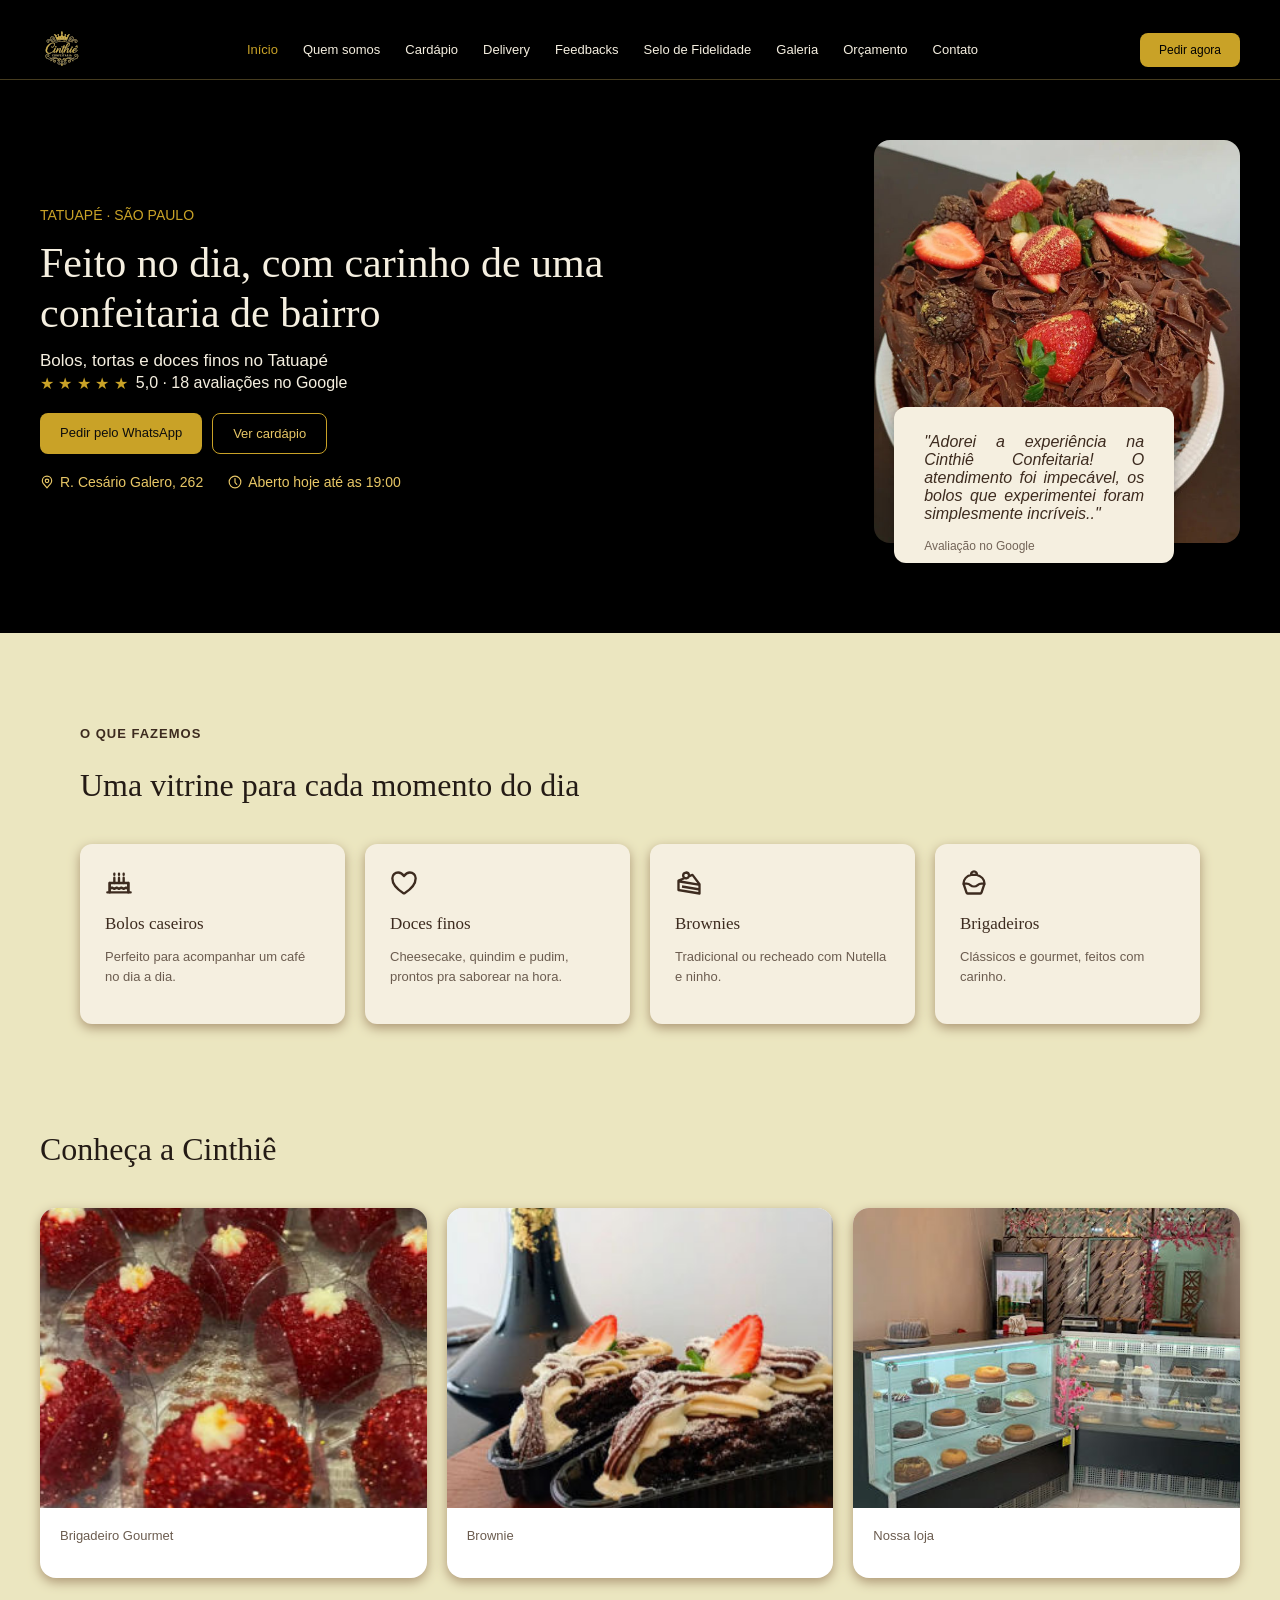
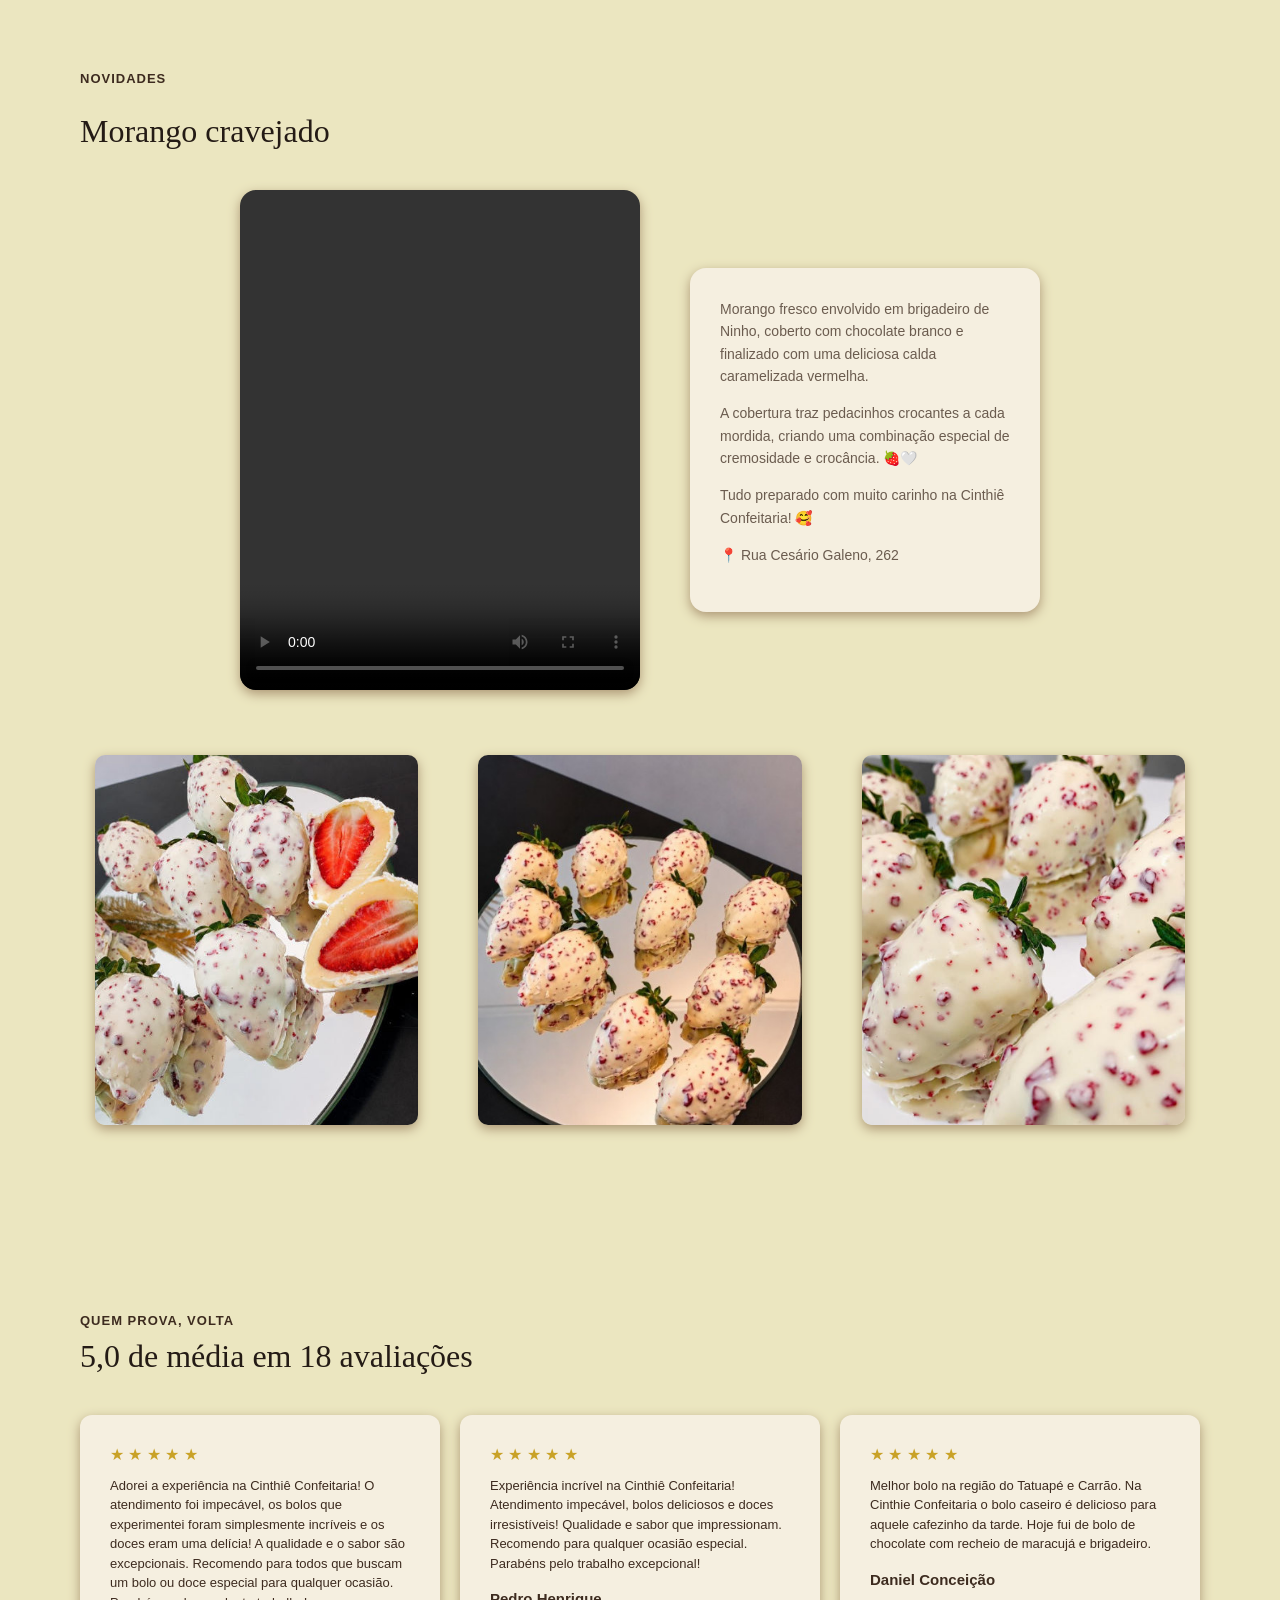
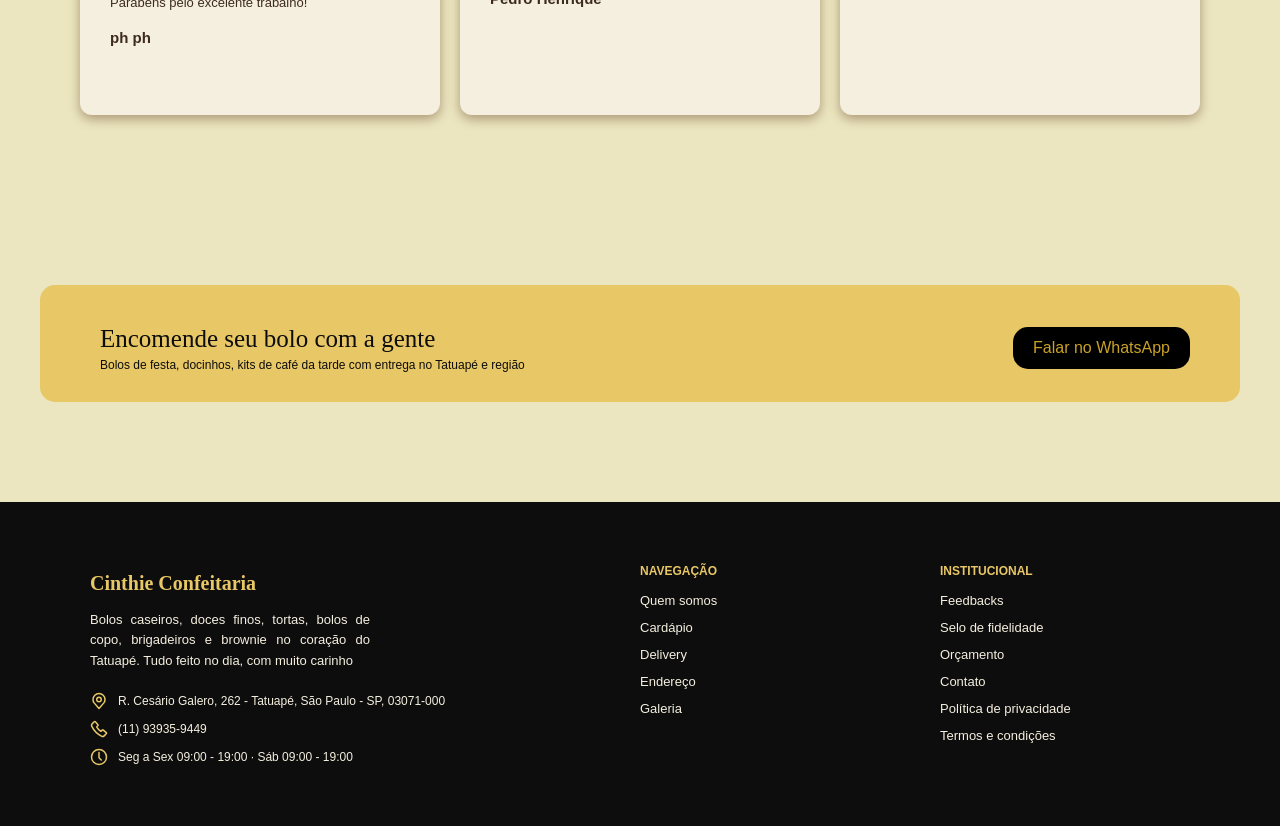
==== index.html @ 6ea6dd38 "Adiciona CSS ao site da confeitaria" ====
<!--Cores da pagina: #0D0D0D (preto)
                      #C9A227 dourado 
                      #E8C766 dourado claro
                      #F5EFE0 creme
                      #3D2B1F marrom chocolate 
                      site dos svg: iconify-->

<!DOCTYPE html>
<html lang="pt-br">
<head>
  <meta charset="UTF-8">
  <meta name="viewport" content="width=device-width, initial-scale=1.0">
  <title>Cinthie Confeitaria</title>
  <link rel="stylesheet" href="css/style.css">

</head>
<body>

  <header>
    <nav>
      <div class="logo">
        <img src="assets/imagens/Logo.png" alt="Logo Cinthie Confeitaria"> 
      </div>

      <div class="menu">
        <a class="inicio" href="index.html">Início</a>
        <a href="pages/quem-somos.html"> Quem somos</a>
        <a href="pages/cardapio.html">Cardápio</a>  
        <a href="pages/delivery.html">Delivery</a>
        <a href="pages/feedbacks.html">Feedbacks</a>
        <a href="pages/fidelidade.html">Selo de Fidelidade</a>
        <a href="pages/galeria.html">Galeria</a>
        <a href="pages/orcamento.html"> Orçamento</a>
        <a href="pages/contato.html">Contato</a>
      </div>

        <a class="botao-whatsapp" href="https://api.whatsapp.com/message/5Y5LJ5SL3XVCG1?autoload=1&app_absent=0" target="_blank" rel="noopener noreferrer">Pedir agora</a>
    </nav>
    <div class="linha-divisoria"></div>
    <div class="banner">
      <div class="coluna-texto">
        <div class="texto">
        <p class="localizacao">TATUAPÉ · SÃO PAULO</p>
        <h1>Feito no dia, com carinho de uma <br> confeitaria de bairro</h1>
        <p>Bolos, tortas e doces finos no Tatuapé</p>
        </div>

        <div class="avaliacao">
          <span class="estrela"> &#9733; &#9733; &#9733; &#9733; &#9733;</span>
          <span>5,0 · 18 avaliações no Google</span>
        </div>

        <div class="botoes-home">
          <a class= "botao-principal"
            href="https://api.whatsapp.com/message/5Y5LJ5SL3XVCG1?autoload=1&app_absent=0" target="_blank"
            rel="noopener noreferrer"> 
            Pedir pelo WhatsApp
          </a>
          <a class="botao-segundario" href="pages/cardapio.html">Ver cardápio</a>
        </div>

        <div class="info-loja">
          <span>
            <svg xmlns="http://www.w3.org/2000/svg" width="1em" height="1em" viewBox="0 0 24 24">
	          <path d="M0 0h24v24H0z" fill="none" />
	          <g fill="none" stroke="currentColor" stroke-linecap="round" stroke-linejoin="round" stroke-width="2">
	      	  <circle cx="12" cy="10" r="3" />
		        <path d="M12 2a8 8 0 0 0-8 8c0 1.892.402 3.13 1.5 4.5L12 22l6.5-7.5c1.098-1.37 1.5-2.608 1.5-4.5a8 8 0 0 0-8-8" />
	          </g>
            </svg>
            R. Cesário Galero, 262
          </span>

          <span>
            <svg xmlns="http://www.w3.org/2000/svg" width="1em" height="1em" viewBox="0 0 24 24">
	          <path d="M0 0h24v24H0z" fill="none" />
	          <g fill="none" stroke="currentColor" stroke-linecap="round" stroke-linejoin="round" stroke-width="2">
		        <circle cx="12" cy="12" r="10" />
		        <path d="m15 16l-2.414-2.414A2 2 0 0 1 12 12.172V6" />
	          </g>
            </svg>
            Aberto hoje até as 19:00
          </span>
        </div>
      </div>  

        <div class="coluna-imagem">
          <img src="assets/imagens/colunaimagem.jpg" alt="Bolo de chocolate com raspas, morangos e trufas douradas">
          <div class="citacao">
          <p>"Adorei a experiência na Cinthiê Confeitaria! O atendimento foi impecável, os bolos que experimentei foram simplesmente incríveis.."</p>
          <span>Avaliação no Google</span>
          </div>
        </div>
    </div>
  </header>

  <main>
   <section class="cardapio" id="cardapio">
        <p class="subtitulo">O QUE FAZEMOS </p>
        <h2 class="titulo">Uma vitrine para cada momento do dia</h2>

        <div class="grade">
          <article class="categorias">
            <svg class="icone" xmlns="http://www.w3.org/2000/svg" width="1em" height="1em" viewBox="0 0 48 48">
              <path d="M0 0h48v48H0z" fill="none" />
              <g fill="none">
                <path d="M8 40h32V24H8z" />
                <path stroke="currentColor" stroke-linecap="round" stroke-linejoin="round" stroke-width="4" d="M40 40H8m32 0H4h4m32 0h4m-4 0V24H8v16" />
                <path stroke="currentColor" stroke-linecap="round" stroke-linejoin="round" stroke-width="4" d="m40 34l-4-2l-4 2l-4-2l-4 2l-4-2l-4 2l-4-2l-4 2m24-10v-9m-8 9v-9m-8 9v-9m16-5V8m-8 2V8m-8 2V8M8 24v16m32-16v16" />
              </g>
            </svg>

            <h3>Bolos caseiros</h3>
            <p>Perfeito para acompanhar um café no dia a dia.</p>
          </article>
    
          <article class="categorias">
            <svg class="icone" xmlns="http://www.w3.org/2000/svg" width="1em" height="1em" viewBox="0 0 24 24">
              <path d="M0 0h24v24H0z" fill="none" />
              <path fill="none" stroke="currentColor" stroke-linecap="round" stroke-linejoin="round" stroke-width="2" d="M7 3C4.239 3 2 5.216 2 7.95c0 2.207.875 7.445 9.488 12.74a.99.99 0 0 0 1.024 0C21.126 15.395 22 10.157 22 7.95C22 5.216 19.761 3 17 3s-5 3-5 3s-2.239-3-5-3" />
            </svg>
            <h3> Doces finos</h3>
            <p>Cheesecake, quindim e pudim, prontos pra saborear na hora.</p>
          </article>

          <article class="categorias">
            <svg class="icone" xmlns="http://www.w3.org/2000/svg" width="1em" height="1em" viewBox="0 0 24 24">
              <path d="M0 0h24v24H0z" fill="none" />
              <path fill="currentColor" d="M15.8 4.4a.99.99 0 0 0-1.19-.32l-1.69.71a3.504 3.504 0 0 0-6.93.72c0 .7.21 1.36.59 1.93L2.61 9.09c-.37.16-.62.52-.62.92v8a1 1 0 0 0 .84.99l18 3c.05 0 .11.01.16.01c.23 0 .46-.08.65-.24c.22-.19.35-.47.35-.76v-8c0-.22-.07-.43-.2-.6l-6-8Zm-1.13 1.82l4.46 5.95L5.74 9.94l2.68-1.11c.07.02.13.03.2.05c.06.02.12.03.18.04c.23.05.46.08.7.08c.18 0 .35-.02.52-.04c.06 0 .11-.02.16-.03c.12-.02.23-.05.34-.08c.06-.02.12-.04.17-.06c.1-.04.21-.08.31-.13c.05-.03.11-.06.16-.08c.1-.05.2-.11.29-.18c.05-.03.09-.06.13-.1c.1-.07.19-.15.28-.24c.03-.03.07-.06.1-.1c.1-.1.19-.2.27-.31c.02-.03.04-.05.06-.08c.09-.13.18-.26.26-.41c0-.01.02-.03.03-.04c0-.02.02-.03.03-.05l2.04-.85ZM9.5 4c.83 0 1.5.67 1.5 1.5c0 .16-.03.34-.07.48c-.25.71-1.03 1.11-1.73.98c-.12-.02-.24-.06-.35-.11c-.51-.25-.84-.78-.84-1.35c0-.83.67-1.5 1.5-1.5ZM4 17.15v-5.47l16 2.67v1.97L6.16 14.01l-.33 1.97l14.16 2.36v1.47l-16-2.67Z" />
            </svg>
            <h3>Brownies</h3>
            <p>Tradicional ou recheado com Nutella e ninho.</p>
          </article>

          <article class="categorias">
            <svg class="icone" xmlns="http://www.w3.org/2000/svg" width="1em" height="1em" viewBox="0 0 48 48">
              <path d="M0 0h48v48H0z" fill="none" />
              <g fill="none" stroke="currentColor" stroke-width="4">
                <path d="m6 25l5.171 15.628A2 2 0 0 0 13.07 42h21.86a2 2 0 0 0 1.899-1.372L42 25" />
                <path stroke-linecap="round" stroke-linejoin="round" d="M11.407 25.123h-5.09a.31.31 0 0 1-.313-.318C6.164 17.783 11.634 11.885 19 10h10c7.077 2.036 12.823 7.958 12.996 14.806a.31.31 0 0 1-.312.317h-5.091a9.56 9.56 0 0 0-6.297 2.366a9.56 9.56 0 0 1-12.592 0a9.56 9.56 0 0 0-6.297-2.366M19.1 10a5 5 0 1 1 9.8 0" />
              </g>
            </svg>
            <h3>Brigadeiros</h3>
            <p>Clássicos e gourmet, feitos com carinho.</p>
        </article>
        </div>
   </section>
 
    <section class="imagens">
       <h2>Conheça a Cinthiê</h2>
      <div class="galeria">
          <div class="item-galeria">
            <img src="assets/imagens/brigadeiro.jpg" alt="Brigadeiro">

            <p>Brigadeiro Gourmet</p>
          </div>

          <div class="item-galeria">
            <img src="assets/imagens/brownie.jpg" alt="Brownie">
            <p>Brownie</p>
          </div>

          <div class="item-galeria">
            <img src="assets/imagens/lugar.jpg" alt="Interior da confeitaria">
            <p>Nossa loja</p>
          </div>
      </div>
    </section>
      <section class="novidade">
    <p>NOVIDADES</p>
      <h2>Morango cravejado</h2>
        <div class="novidade-conteudo">
          <video controls src="assets/video/morangocravejado.mp4">
            Seu navegador não suporta o elemento de vídeo
          </video>
        
          <div class="novidade-texto">
            <p>
                Morango fresco envolvido em brigadeiro de Ninho, coberto com chocolate branco
                e finalizado com uma deliciosa calda caramelizada vermelha.
            </p>

            <p>
                A cobertura traz pedacinhos crocantes a cada mordida, criando uma combinação
                especial de cremosidade e crocância. 🍓🤍
            </p>

            <p>
                Tudo preparado com muito carinho na Cinthiê Confeitaria! 🥰
            </p>

            <p>
                📍 Rua Cesário Galeno, 262
            </p>  
          </div>
        </div>
        <div class="novidade-imagem">
          <div class="card-imagem">
            <img src="assets/imagens/morango.jpg" alt="Morango cravejado">
          </div>
          <div class="card-imagem">
            <img src="assets/imagens/morangocravejado.jpg" alt="Morango cravejado">
          </div>
          <div class="card-imagem">
            <img src="assets/imagens/moragocravejado2.jpg" alt="Morango cravejado">
        </div>
        </div> 
    </section>

    <section class = "comentarios-google">
    <p class="subtitulo">QUEM PROVA, VOLTA </p>
        <h2 class="titulo">5,0 de média em 18 avaliações</h2>
          <div class="grade-google">
            <article class="comentarios">
              <span class="estrela"> &#9733; &#9733; &#9733; &#9733; &#9733;</span>
              <p> 
                Adorei a experiência na Cinthiê Confeitaria! O atendimento foi impecável, 
                os bolos que experimentei foram simplesmente incríveis e os doces eram uma delícia! 
                A qualidade e o sabor são excepcionais. Recomendo para todos que buscam um bolo ou doce 
                especial para qualquer ocasião. Parabéns pelo excelente trabalho!
              </p>
              <h3>ph ph</h3>
            </article>
            <article class="comentarios">
              <span class="estrela"> &#9733; &#9733; &#9733; &#9733; &#9733;</span>
              <p> 
                Experiência incrível na Cinthiê Confeitaria! Atendimento impecável, 
                bolos deliciosos e doces irresistíveis! Qualidade e sabor que impressionam. 
                Recomendo para qualquer ocasião especial. 
                Parabéns pelo trabalho excepcional!
              </p>
              <h3>Pedro Henrique</h3>
            </article>

            <article class="comentarios">
              <span class="estrela"> &#9733; &#9733; &#9733; &#9733; &#9733;</span>
              <p> 
                Melhor bolo na região do Tatuapé e Carrão.
                Na Cinthie Confeitaria o bolo caseiro é delicioso para aquele cafezinho da tarde.
                Hoje fui de bolo de chocolate com recheio de maracujá e brigadeiro.
              </p>
              <h3>Daniel Conceição</h3>
            </article>
          </div>
    </section>

  <section class="encomenda">
        <div class="encomenda-texto">
          <p>Encomende seu bolo com a gente</p>
          <h4>Bolos de festa, docinhos, kits de café da tarde com entrega no Tatuapé e região</h4> 
        </div> 
        <a href="https://api.whatsapp.com/message/5Y5LJ5SL3XVCG1?autoload=1&app_absent=0" class="botaoWhatsapp" target="_blank" rel="noopener noreferrer">Falar no WhatsApp</a>
    </section>
</main>
<footer>
    <div class="informações">

        <div class="marca">
            <h3>Cinthie Confeitaria</h3>

            <p>
                Bolos caseiros, doces finos, tortas, bolos de copo, brigadeiros e brownie no coração do Tatuapé.
                Tudo feito no dia, com muito carinho
            </p>

            <div class="informacao">
                <svg xmlns="http://www.w3.org/2000/svg" width="1em" height="1em" viewBox="0 0 24 24">
                    <path d="M0 0h24v24H0z" fill="none"/>
                    <g fill="none" stroke="currentColor" stroke-linecap="round" stroke-linejoin="round" stroke-width="2">
                        <circle cx="12" cy="10" r="3"/>
                        <path d="M12 2a8 8 0 0 0-8 8c0 1.892.402 3.13 1.5 4.5L12 22l6.5-7.5c1.098-1.37 1.5-2.608 1.5-4.5a8 8 0 0 0-8-8"/>
                    </g>
                </svg>
                <p>R. Cesário Galero, 262 - Tatuapé, São Paulo - SP, 03071-000</p>
            </div>

            <div class="informacao">
                <svg xmlns="http://www.w3.org/2000/svg" width="1em" height="1em" viewBox="0 0 24 24">
                    <path d="M0 0h24v24H0z" fill="none"/>
                    <path fill="none" stroke="currentColor" stroke-linecap="round" stroke-linejoin="round" stroke-width="2"
                        d="M10.554 6.24L7.171 2.335c-.39-.45-1.105-.448-1.558.006L2.831 5.128c-.828.829-1.065 2.06-.586 3.047a29.2 29.2 0 0 0 13.561 13.58c.986.479 2.216.242 3.044-.587l2.808-2.813c.455-.455.456-1.174.002-1.564l-3.92-3.365c-.41-.352-1.047-.306-1.458.106l-1.364 1.366a.46.46 0 0 1-.553.088a14.56 14.56 0 0 1-5.36-5.367a.46.46 0 0 1 .088-.554l1.36-1.361c.412-.414.457-1.054.101-1.465"/>
                </svg>
                <p>(11) 93935-9449</p>
            </div>

            <div class="informacao">
                <svg xmlns="http://www.w3.org/2000/svg" width="1em" height="1em" viewBox="0 0 24 24">
                    <path d="M0 0h24v24H0z" fill="none"/>
                    <g fill="none" stroke="currentColor" stroke-linecap="round" stroke-linejoin="round" stroke-width="2">
                        <circle cx="12" cy="12" r="10"/>
                        <path d="m15 16l-2.414-2.414A2 2 0 0 1 12 12.172V6"/>
                    </g>
                </svg>
                <p>Seg a Sex 09:00 - 19:00 · Sáb 09:00 - 19:00</p>
            </div>

        </div>

        <div class="navegação">
            <h3>NAVEGAÇÃO</h3>

            <a href="pages/quem-somos.html">Quem somos</a>
            <a href="pages/cardapio.html">Cardápio</a>
            <a href="pages/delivery.html">Delivery</a>
            <a href="pages/endereco.html">Endereço</a>
            <a href="pages/galeria.html">Galeria</a>
        </div>

        <div class="institucional">
            <h3>INSTITUCIONAL</h3>

            <a href="pages/feedbacks.html">Feedbacks</a>
            <a href="pages/fidelidade.html">Selo de fidelidade</a>
            <a href="pages/orcamento.html">Orçamento</a>
            <a href="pages/contato.html">Contato</a>
            <a href="pages/politica.html">Política de privacidade</a>
            <a href="pages/termos.html">Termos e condições</a>
        </div>

    </div>
</footer>
</body>
</html>
---- css/style.css ----
/* =========================
   CONFIGURAÇÕES GERAIS
========================= */

* {
    box-sizing: border-box;
}

body {
    font-family: Arial, Helvetica, sans-serif;
    background-color: #ebe6c0;
    margin: 0;
    text-align: justify;
}

/* =========================
   HEADER
========================= */

header {
    background-color: #000000;
    padding: 30px 0;
    margin: 0;
    color: #E8C766;
}

nav {
    display: flex;
    align-items: center;
    justify-content: space-between;
    max-width: 1200px;
    margin: 0 auto;
    padding-bottom: 10px;
}

.logo img {
    max-width: 120px;
    display: block;
}

.menu {
    display: flex;
    gap: 25px;
}

.menu a {
    color: #F5EFE0;
    text-decoration: none;
    font-size: 13px;
}

.menu a:hover {
    color: #C9A227;
}

.menu .inicio,
.menu .quem-somos {
    color: #C9A227;
}

.menu a.ativo {
    color: #C9A227;
}

.botao-whatsapp {
    display: inline-block;
    background-color: #C9A227;
    color: #000000;
    padding: 10px 18px;
    text-decoration: none;
    font-size: 12px;
    border-radius: 8px;
    width: 100px;
    text-align: center;
}

.linha-divisoria {
    border-bottom: 1px solid rgba(232, 199, 102, 0.3);
    width: 100%;
}

/* =========================
   BANNER PRINCIPAL
========================= */

.banner {
    display: flex;
    align-items: center;
    justify-content: space-between;
    gap: 100px;
    max-width: 1200px;
    margin: 0 auto;
    padding: 60px 0;
}

/* Apenas o banner do Cardápio */

.banner:has(> .texto) {
    flex-direction: column;
    align-items: flex-start;
    justify-content: flex-start;
    gap: 0;
}

.banner:has(> .texto) .texto {
    width: 100%;
}

.banner:has(> .texto) .botoes-home {
    margin-top: 5px;
}

.coluna-texto {
    max-width: none;
    width: 100%;
    padding: 20px 0;
}

.texto .localizacao,
.texto .informacao {
    color: #C9A227;
    font-size: 14px;
    margin-bottom: 15px;
}

/* TÍTULOS E TEXTOS DOS BANNERS */

.texto h1 {
    color: #F5EFE0;
    font-family: Georgia, "Times New Roman", Times, serif;
    font-size: 42px;
    font-weight: lighter;
    max-width: none;
    margin: 0 0 10px;
    line-height: 1.2;
    text-align: left;
    white-space: nowrap;
}

.texto h1 br {
    display: block;
}

.texto h1 + p {
    color: #F5EFE0;
    font-size: 17px;
    line-height: 1.5;
    margin: 0;
    text-align: left;
    white-space: nowrap;
}

.avaliacao {
    display: flex;
    align-items: center;
    gap: 8px;
    color: #F5EFE0;
    margin-bottom: 20px;
}

.estrela {
    color: #C9A227;
}

/* =========================
   BOTÕES DO INÍCIO
========================= */

.botoes-home {
    display: flex;
    gap: 10px;
    margin-top: 5px;
}

.botao-principal {
    display: inline-block;
    background-color: #C9A227;
    color: #0D0D0D;
    padding: 12px 20px;
    text-decoration: none;
    font-size: 13px;
    border-radius: 8px;
}

.botao-segundario {
    display: inline-block;
    border: 1px solid #C9A227;
    color: #E8C766;
    padding: 12px 20px;
    text-decoration: none;
    font-size: 13px;
    border-radius: 8px;
}

.info-loja {
    display: flex;
    gap: 25px;
    font-size: 14px;
    color: #E8C766;
    margin-top: 20px;
}

.info-loja span {
    display: flex;
    align-items: center;
    gap: 6px;
}

.coluna-imagem {
    position: relative;
    max-width: 500px;
}

.coluna-imagem img {
    width: 100%;
    height: auto;
    object-fit: cover;
    border-radius: 16px;
    display: block;
}

.citacao {
    position: absolute;
    bottom: -20px;
    left: 20px;
    background: #F5EFE0;
    padding: 10px 30px;
    border-radius: 12px;
    box-shadow: 0 4px 12px rgba(0, 0, 0, 0.3);
    max-width: 280px;
    font-style: italic;
    color: #3D2B1F;
}

.citacao span {
    display: block;
    margin-top: 8px;
    font-style: normal;
    font-size: 12px;
    color: #3D2B1F;
    opacity: 0.7;
}

/* =========================
   CARDÁPIO / CATEGORIAS
========================= */

.cardapio {
    background-color: #ebe6c0;
    color: #000000;
    padding: 80px 40px;
    max-width: 1200px;
    margin: 0 auto;
}

.cardapio .subtitulo {
    color: #3D2B1F;
    font-size: 13px;
    font-weight: 600;
    letter-spacing: 1px;
    margin-bottom: 10px;
}

.cardapio .titulo {
    color: #241b15;
    font-family: Georgia, "Times New Roman", Times, serif;
    font-size: 32px;
    font-weight: normal;
    margin-bottom: 40px;
}

.grade {
    display: flex;
    gap: 20px;
    max-width: 1200px;
    margin: 0 auto;
}

.categorias {
    background-color: #F5EFE0;
    border-radius: 12px;
    padding: 25px;
    flex: 1;
    text-align: left;
    box-shadow: 0 4px 12px rgb(172, 150, 116);
}

.categorias .icone {
    color: #3D2B1F;
    display: block;
    width: 28px;
    height: 28px;
    margin-bottom: 15px;
}

.categorias h3 {
    color: #3D2B1F;
    font-family: Georgia, "Times New Roman", Times, serif;
    font-size: 17px;
    font-weight: normal;
    margin-bottom: 8px;
}

.categorias p {
    color: #6b5c4f;
    font-size: 13px;
    line-height: 1.5;
}

/* =========================
   CARDÁPIO - PÁGINA
========================= */

.cardapio-tabela {
    display: grid;
    grid-template-columns: 1fr 1fr;
    gap: 30px;
    max-width: 1100px;
    margin: 60px auto;
    padding: 20px 20px 150px;
}

.cardapio-tabela h2 {
    grid-column: 1 / -1;
    color: #3D2B1F;
    font-family: Georgia, "Times New Roman", Times, serif;
    font-size: 30px;
    margin: 0 0 10px;
}

.card {
    background-color: #F5EFE0;
    border-radius: 20px;
    padding: 35px 40px;
    box-shadow: 0 4px 12px rgba(172, 150, 116, 0.2);
}

.card h3 {
    font-family: Georgia, "Times New Roman", Times, serif;
    color: #3D2B1F;
    font-size: 22px;
    font-weight: bold;
    margin: 0 0 25px;
}

.card ul {
    list-style: none;
    margin: 0;
    padding: 0;
}

.card li {
    display: flex;
    justify-content: space-between;
    align-items: center;
    gap: 15px;
    padding: 14px 0;
    border-bottom: 1px solid #e0d8c0;
    text-align: left;
}

.card li:last-child {
    border-bottom: none;
}

.card li span:first-child {
    color: #3D2B1F;
    font-size: 14px;
}

.card .preco {
    color: #966545;
    font-weight: bold;
    font-size: 14px;
    margin-left: 20px;
    white-space: nowrap;
}

/* =========================
   SOBRE / QUEM SOMOS
========================= */

.sobre {
    display: flex;
    align-items: flex-start;
    gap: 60px;
    max-width: 1200px;
    margin: 80px auto;
    padding: 0 40px;
}

.texto-sobre {
    flex: 1;
    padding-top: 10px;
}

.texto-sobre p {
    color: #3D2B1F;
    font-size: 15px;
    line-height: 1.5;
    margin-bottom: 20px;
}

.foto {
    flex: 1;
}

.foto img {
    width: 100%;
    border-radius: 25px;
    display: block;
    box-shadow: 0 4px 12px rgb(172, 150, 116);
}

/* =========================
   CARDS DE AVALIAÇÃO
========================= */

.sobre .grade {
    display: flex;
    gap: 15px;
    margin-top: 20px;
}

.cards {
    background-color: #F5EFE0;
    border-radius: 12px;
    flex: 1;
    padding: 10px;
    text-align: center;
    box-shadow: 0 4px 12px rgb(172, 150, 116);
}

.cards h2 {
    font-family: Georgia, "Times New Roman", Times, serif;
    color: #3D2B1F;
    font-size: 26px;
    margin: 0;
    font-weight: normal;
}

.cards p {
    color: #000000;
    font-size: 12px;
    margin: 5px 0 0;
}

/* =========================
   ÁUDIO
========================= */

.entrevista-audio {
    max-width: 1100px;
    margin: 0 auto;
    padding: 60px 40px;
    text-align: center;
}

.entrevista-audio .informacao {
    color: #C9A227;
    font-size: 14px;
    margin-bottom: 15px;
}

.entrevista-audio h2 {
    color: #3D2B1F;
    font-family: Georgia, "Times New Roman", Times, serif;
    font-size: 30px;
    font-weight: normal;
}

.entrevista-audio > p:not(.informacao) {
    color: #3D2B1F;
    font-size: 15px;
    line-height: 1.6;
}

.entrevista-audio audio {
    margin-top: 20px;
    width: 100%;
    max-width: 500px;
}

/* =========================
   CARDS DE INFORMAÇÃO
========================= */

.grade-info {
    display: flex;
    gap: 50px;
    max-width: 1200px;
    margin: 0 auto;
    padding: 60px 20px 150px;
}

.card-info {
    background-color: #F5EFE0;
    border-radius: 25px;
    flex: 1;
    padding: 30px 35px;
    text-align: left;
    box-shadow: 0 4px 12px rgb(172, 150, 116);
}

.card-info h3 {
    font-family: Georgia, "Times New Roman", Times, serif;
    color: #3D2B1F;
    font-size: 20px;
    margin-top: 0;
    margin-bottom: 12px;
    text-align: left;
}

.card-info p {
    color: #000000;
    font-size: 14px;
    line-height: 1.6;
    text-align: left;
}

/* =========================
   GALERIA
========================= */

.imagens {
    margin: 0 auto;
    max-width: 1200px;
}

.imagens h2 {
    color: #241b15;
    font-family: Georgia, "Times New Roman", Times, serif;
    font-size: 32px;
    font-weight: normal;
    margin-bottom: 40px;
}

.galeria {
    display: flex;
    gap: 20px;
    max-width: 1200px;
    margin: 0 auto;
}

.item-galeria {
    flex: 1;
    background-color: #ffffff;
    border-radius: 16px;
    overflow: hidden;
    box-shadow: 0 4px 12px rgb(172, 150, 116);
}

.item-galeria img {
    width: 100%;
    height: 300px;
    object-fit: cover;
    object-position: center;
    display: block;
}

.item-galeria p {
    padding: 5px 20px 20px;
    color: #6b5c4f;
    font-size: 13px;
    line-height: 1.5;
}

/* =========================
   NOVIDADES
========================= */

.novidade {
    background-color: #ebe6c0;
    padding: 80px 40px;
    max-width: 1200px;
    margin: 0 auto;
}

.novidade > p {
    color: #3D2B1F;
    font-size: 13px;
    font-weight: 600;
    letter-spacing: 1px;
    margin-bottom: 10px;
}

.novidade h2 {
    color: #241b15;
    font-family: Georgia, "Times New Roman", Times, serif;
    font-size: 32px;
    font-weight: normal;
    margin-bottom: 40px;
}

.novidade-conteudo {
    display: flex;
    align-items: center;
    justify-content: center;
    gap: 50px;
}

.novidade-conteudo video {
    width: 400px;
    height: 500px;
    object-fit: cover;
    border-radius: 16px;
    box-shadow: 0 4px 12px rgb(172, 150, 116);
}

.novidade-texto {
    max-width: 350px;
    background-color: #F5EFE0;
    padding: 30px;
    border-radius: 16px;
    box-shadow: 0 4px 12px rgb(172, 150, 116);
}

.novidade-texto p {
    color: #6b5c4f;
    font-size: 14px;
    line-height: 1.6;
    text-align: left;
    margin: 0 0 15px;
}

.novidade-imagem {
    display: flex;
    justify-content: center;
    gap: 30px;
    margin-top: 50px;
}

.card-imagem {
    width: 400px;
    height: 400px;
    padding: 15px;
    border-radius: 16px;
}

.card-imagem img {
    width: 100%;
    height: 100%;
    object-fit: cover;
    border-radius: 10px;
    display: block;
    box-shadow: 0 4px 12px rgb(172, 150, 116);
}

/* =========================
   AVALIAÇÕES - HOME
========================= */

.comentarios-google {
    background-color: #ebe6c0;
    max-width: 1200px;
    margin: 0 auto;
}

.comentarios-google .subtitulo {
    color: #3D2B1F;
    font-size: 13px;
    font-weight: 600;
    letter-spacing: 1px;
    margin-bottom: 10px;
}

.comentarios-google .titulo {
    color: #241b15;
    font-family: Georgia, "Times New Roman", Times, serif;
    font-size: 32px;
    font-weight: normal;
    margin-bottom: 40px;
}

/* ALTERADO SOMENTE PARA OS CARDS DA HOME */

.grade-google {
    display: flex;
    gap: 20px;
    max-width: 1200px;
    width: 100%;
    margin: 0 auto;
}

.comentarios {
    background-color: #F5EFE0;
    border-radius: 12px;
    padding: 30px;
    min-height: 300px;
    flex: 1;
    width: 100%;
    text-align: left;
    box-shadow: 0 4px 12px rgb(172, 150, 116);
}

.comentarios h3 {
    font-size: 15px;
    color: #3D2B1F;
    line-height: 1.5;
}

/* =========================
   ENCOMENDA
========================= */

.encomenda {
    background-color: #E8C766;
    color: #0D0D0D;
    display: flex;
    align-items: center;
    justify-content: space-between;
    max-width: 1200px;
    font-weight: bold;
    border-radius: 15px;
    margin: 50px auto 100px;
}

.encomenda-texto {
    position: relative;
    margin: 20px 60px 10px;
    padding: 20px 0;
}

.encomenda-texto p {
    font-family: Georgia, "Times New Roman", Times, serif;
    font-weight: lighter;
    font-size: 25px;
    margin: 0;
}

.encomenda-texto h4 {
    font-size: 12px;
    font-weight: normal;
    margin: 5px 0 0;
}

.botaoWhatsapp {
    color: #C9A227;
    background-color: #000000;
    padding: 12px 20px;
    text-decoration: none;
    font-weight: normal;
    margin: 20px 50px 10px;
    border-radius: 15px;
}

/* =========================
   DELIVERY
========================= */

.delivery {
    padding-top: 70px;
}

.delivery h2 {
    max-width: 1200px;
    margin: 0 auto 5px;
    padding: 0 20px;
    color: #3D2B1F;
    font-family: Georgia, "Times New Roman", Times, serif;
    font-size: 28px;
    font-weight: normal;
    text-align: left;
}

.delivery .grade {
    max-width: 1200px;
    margin: 20px auto 60px;
    padding: 20px 20px 40px;
    display: grid;
    grid-template-columns: repeat(4, 1fr);
    gap: 30px;
}

.delivery .info {
    background-color: #F5EFE0;
    border-radius: 20px;
    padding: 35px 40px;
    box-shadow: 0 4px 12px rgba(61, 43, 31, 0.08);
}

.delivery .info .icone {
    width: 28px;
    height: 28px;
    display: block;
    margin-bottom: 15px;
    color: #3D2B1F;
}

.delivery .info h3 {
    color: #3D2B1F;
    font-family: Georgia, "Times New Roman", Times, serif;
    font-size: 17px;
    font-weight: normal;
    margin: 0 0 10px;
}

.delivery .info p {
    color: #6b5c4f;
    font-size: 13px;
    line-height: 1.5;
    margin: 0;
}

/* =========================
   TAXAS E PRAZOS - DELIVERY
========================= */

.valores-delivery {
    max-width: 1100px;
    margin: 20px auto 60px;
    padding: 20px 20px 90px;
}

.valores-delivery h2 {
    max-width: 1200px;
    margin: 0 0 30px;
    padding: 0;
    color: #3D2B1F;
    font-family: Georgia, "Times New Roman", Times, serif;
    font-size: 28px;
    font-weight: normal;
    text-align: left;
}

.valores {
    background-color: #F5EFE0;
    border-radius: 20px;
    overflow: hidden;
    box-shadow: 0 4px 12px rgba(61, 43, 31, 0.08);
}

.valores ul {
    list-style: none;
    margin: 0;
    padding: 0;
}

.valores li {
    display: grid;
    grid-template-columns: 1fr 1fr 1fr;
    align-items: center;
    padding: 14px 40px;
    color: #3D2B1F;
    font-size: 13px;
}

.valores li:not(.cabecalho) {
    border-bottom: 1px solid rgba(61, 43, 31, 0.12);
}

.valores li:last-child {
    border-bottom: none;
}

.valores li.cabecalho {
    background-color: #C9A227;
    padding: 18px 40px;
}

.valores li.cabecalho span {
    color: #3D2B1F;
    font-weight: bold;
}

.valores .valor {
    color: #966545;
    font-weight: bold;
    font-size: 14px;
}

.valores .tempo {
    color: #6b5c4f;
}

.valores-delivery > p {
    color: #6b5c4f;
    font-size: 13px;
    line-height: 1.5;
    margin-top: 15px;
}

/* =========================
   FEEDBACKS
========================= */

.comentarios-google {
    background-color: #ebe6c0;
    padding: 80px 40px 120px;
    max-width: 1200px;
    margin: 0 auto;
    display: grid;
    grid-template-columns: repeat(3, 1fr);
    gap: 20px;
}

.comentarios-google h2 {
    grid-column: 1 / -1;
    color: #3D2B1F;
    font-family: Georgia, "Times New Roman", serif;
    font-size: 28px;
    font-weight: normal;
    text-align: left;
    margin: 0 0 5px;
}

.comentarios .descricao {
    color: #6b5c4f;
    font-size: 12px;
    margin: 0 0 5px;
}

.comentarios .estrela {
    display: block;
    color: #C9A227;
    margin-bottom: 12px;
}

.comentarios p {
    color: #3D2B1F;
    font-size: 13px;
    margin: 0;
    line-height: 1.5;
}

.site-comentarios {
    grid-column: 1 / -1;
    text-align: left;
    margin-top: 10px;
}

.avaliar {
    display: inline-block;
    background-color: #C9A227;
    color: #0D0D0D;
    padding: 12px 24px;
    text-decoration: none;
    font-size: 14px;
    font-weight: bold;
    border-radius: 8px;
}

.avaliar:hover {
    background-color: #E8C766;
}

/* =========================
   SELO DE FIDELIDADE
========================= */

.fidelidade {
    padding: 80px 40px 120px;
    max-width: 1200px;
    margin: 0 auto;
}

.fidelidade h2 {
    color: #3D2B1F;
    font-family: Georgia, "Times New Roman", Times, serif;
    font-size: 28px;
    font-weight: normal;
    margin: 0 0 30px;
    text-align: left;
}

.cartao-fidelidade {
    background-color: #F5EFE0;
    border-radius: 20px;
    padding: 20px 20px 10px;
    box-shadow: 0 4px 12px rgba(172, 150, 116, 0.2);
    max-width: 900px;
    margin: 0 auto;
}

.cartao-fidelidade .topo {
    display: flex;
    justify-content: space-between;
    align-items: center;
    margin-bottom: 35px;
}

.cartao-fidelidade .topo h3 {
    font-family: Georgia, "Times New Roman", Times, serif;
    font-size: 22px;
    color: #3D2B1F;
    font-weight: normal;
    margin: 0;
}

.contagem {
    color: #E8C766;
    font-size: 12px;
    font-weight: bold;
    letter-spacing: 1px;
}

.fidelidade .grade {
    display: grid;
    grid-template-columns: repeat(5, 1fr);
    gap: 25px;
    margin-bottom: 35px;
    max-width: 800px;
}

.selo,
.selo-ok {
    aspect-ratio: 1 / 1;
    border-radius: 50%;
    display: flex;
    align-items: center;
    justify-content: center;
    font-size: 30px;
}

.selo {
    border: 2px dashed #6b5c4f;
    color: #C9A227;
}

.selo-ok {
    border: 2px dashed #C9A227;
    background-color: #f0e0b8;
    color: #C9A227;
}

.legenda {
    color: #6b5c4f;
    font-size: 12px;
    margin: 0;
}

.banner:has(.informacao) .botoes-home {
    margin-top: 20px;
}

/* =========================
   GALERIA - PÁGINA
========================= */

.galeria-pagina {
    background-color: #ebe6c0;
    padding: 80px 40px 120px;
    max-width: 1200px;
    margin: 0 auto;
}

.galeria-pagina h2 {
    color: #3D2B1F;
    font-family: Georgia, "Times New Roman", Times, serif;
    font-size: 32px;
    font-weight: normal;
    margin: 0 0 10px;
    text-align: left;
}

.grade-galeria {
    display: grid;
    grid-template-columns: repeat(3, 1fr);
    gap: 25px;
}

.grade-galeria h3 {
    grid-column: 1 / -1;
    color: #3D2B1F;
    font-family: Georgia, "Times New Roman", Times, serif;
    font-size: 18px;
    font-weight: normal;
    margin: 0 0 5px;
}

.foto-galeria {
    background-color: #F5EFE0;
    border-radius: 16px;
    overflow: hidden;
    box-shadow: 0 4px 12px rgb(172, 150, 116);
}

.foto-galeria img {
    width: 100%;
    height: 280px;
    object-fit: cover;
    object-position: center;
    display: block;
}

/* =========================
   TERMOS E CONDIÇÕES
========================= */

.termo {
    max-width: 1000px;
    margin: 0 auto;
    padding: 70px 40px 120px;
}

.termo .texto {
    width: 100%;
}

.termo ol {
    margin: 0;
    padding-left: 30px;
}

.termo li {
    color: #3D2B1F;
    padding-left: 5px;
    margin-bottom: 35px;
}

.termo article {
    background: none;
    padding: 0;
    box-shadow: none;
}

.termo h2 {
    color: #3D2B1F;
    font-family: Georgia, "Times New Roman", Times, serif;
    font-size: 24px;
    font-weight: bold;
    margin: 0 0 12px;
    text-align: left;
}

.termo .texto-termo {
    color: #6b5c4f;
    font-size: 15px;
    line-height: 1.7;
    margin: 0;
    text-align: left;
}

/* =========================
   FOOTER
========================= */

footer {
    background-color: #0D0D0D;
    color: #F5EFE0;
    padding: 50px 60px;
}

.informações {
    display: grid;
    grid-template-columns: 2fr 1fr 1fr;
    gap: 50px;
    max-width: 1100px;
    margin: auto;
}

.informações h3 {
    color: #E8C766;
    font-size: 12px;
    margin-bottom: 15px;
}

.marca h3 {
    color: #E8C766;
    font-family: Georgia, "Times New Roman", Times, serif;
    font-size: 20px;
    margin-bottom: 15px;
}

.marca > p {
    font-size: 13px;
    line-height: 1.6;
    max-width: 280px;
    margin-bottom: 20px;
}

.marca .informacao {
    display: flex;
    align-items: center;
    gap: 10px;
    margin-bottom: 10px;
}

.marca .informacao svg {
    flex-shrink: 0;
    color: #E8C766;
    width: 18px;
    height: 18px;
}

.marca .informacao p {
    margin: 0;
    color: #F5EFE0;
    font-size: 12px;
    line-height: 1.5;
    max-width: none;
}

.navegação a,
.institucional a {
    display: block;
    color: #F5EFE0;
    text-decoration: none;
    font-size: 13px;
    margin-bottom: 12px;
}

.navegação a:hover,
.institucional a:hover {
    color: #E8C766;
}

/* =========================
   AJUSTE DOS CARDS DA HOME
   NÃO ALTERA A FEEDBACKS
========================= */

.comentarios-google:has(.grade-google) {
    background-color: #ebe6c0;
    padding: 80px 40px 120px;
    max-width: 1200px;
    margin: 0 auto;
    display: block;
}

.comentarios-google:has(.grade-google) .grade-google {
    display: flex;
    gap: 20px;
    width: 100%;
    max-width: 1200px;
    margin: 0 auto;
}

.comentarios-google:has(.grade-google) .comentarios {
    flex: 1;
    width: 100%;
    min-height: 300px;
    padding: 30px;
    background-color: #F5EFE0;
    border-radius: 12px;
    text-align: left;
    box-shadow: 0 4px 12px rgb(172, 150, 116);
}

.comentarios-google:has(.grade-google) .comentarios h3 {
    font-size: 15px;
    color: #3D2B1F;
    line-height: 1.5;
}

.comentarios-google:has(.grade-google) .comentarios .estrela {
    display: block;
    color: #C9A227;
    margin-bottom: 12px;
}

.comentarios-google:has(.grade-google) .comentarios p {
    color: #3D2B1F;
    font-size: 13px;
    margin: 0;
    line-height: 1.5;
}
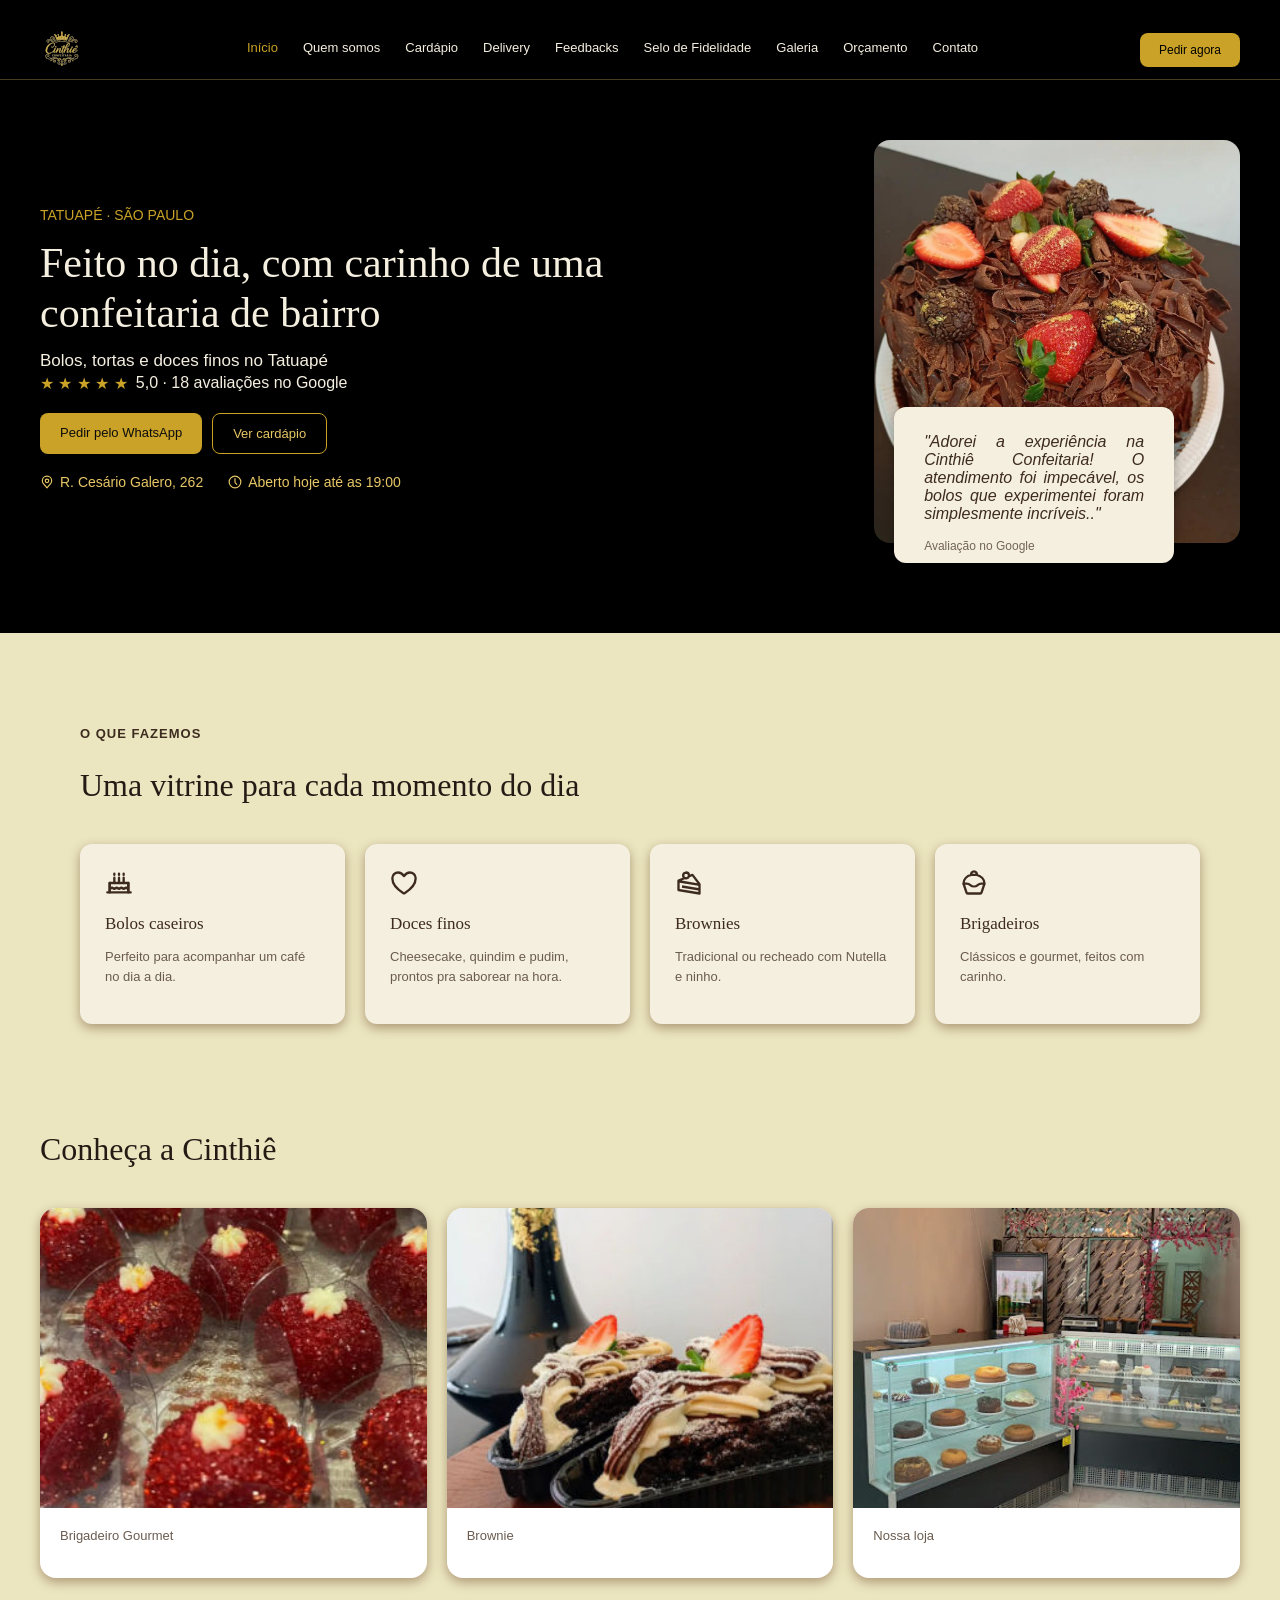
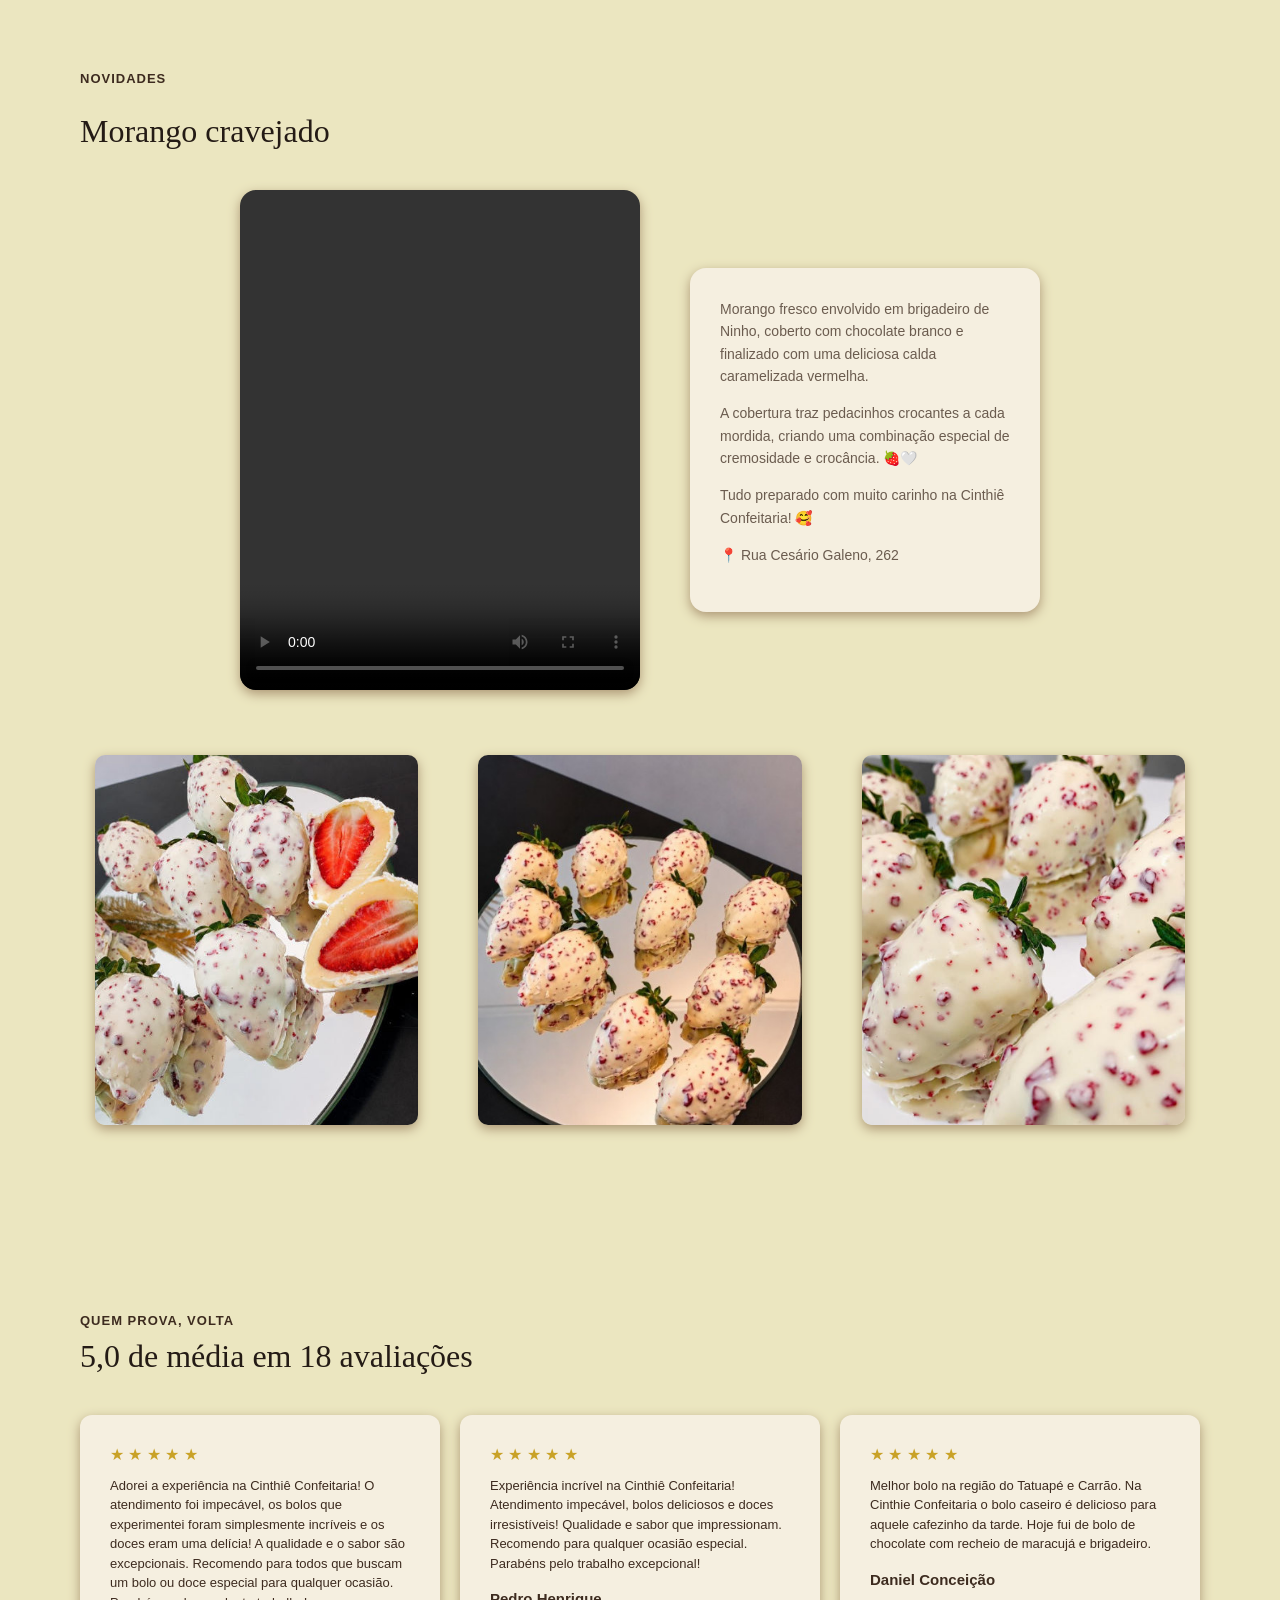
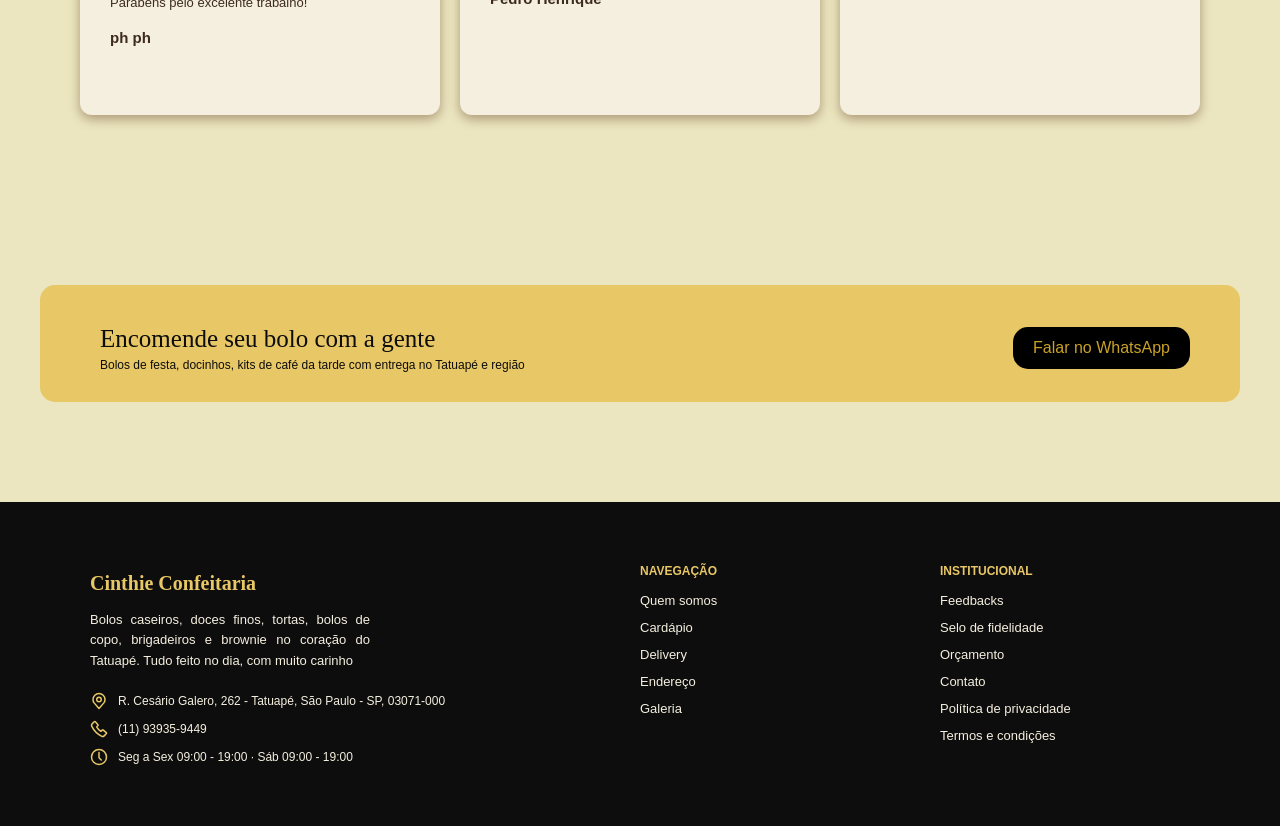
==== commit f5a34e1f: "Atualiza páginas e adiciona funcionalidades JavaScript" ====
--- a/index.html
+++ b/index.html
@@ -12,7 +12,7 @@
   <meta name="viewport" content="width=device-width, initial-scale=1.0">
   <title>Cinthie Confeitaria</title>
   <link rel="stylesheet" href="css/style.css">
-
+  <script src="js/script.js"></script>
 </head>
 <body>
 
--- a/css/style.css
+++ b/css/style.css
@@ -1082,6 +1082,181 @@
     object-position: center;
     display: block;
 }
+/* =========================
+   CONTATO
+========================= */
+
+main:has(.formulario-contato) {
+    display: grid;
+    grid-template-columns: 1.4fr 1fr;
+    gap: 30px;
+    align-items: start;
+    width: 100%;
+    max-width: 1200px;
+    box-sizing: border-box;
+    padding: 80px 40px 120px;
+    margin: 0 auto;
+}
+
+/* ---------- Cartões ---------- */
+
+.formulario-contato,
+.informacoes-contato {
+    min-width: 0;
+    box-sizing: border-box;
+    background-color: #F5EFE0;
+    border-radius: 20px;
+    padding: 30px;
+    box-shadow: 0 4px 12px rgba(172, 150, 116, 0.2);
+}
+
+/* ---------- Títulos ---------- */
+
+.formulario-contato h2,
+.informacoes-contato h2 {
+    color: #3D2B1F;
+    font-family: Georgia, "Times New Roman", Times, serif;
+    font-size: 28px;
+    font-weight: normal;
+    margin: 0 0 30px;
+    text-align: left;
+}
+
+/* ---------- Formulário ---------- */
+
+.formulario-contato .campo {
+    margin-bottom: 20px;
+}
+
+.formulario-contato label {
+    display: block;
+    color: #3D2B1F;
+    font-size: 14px;
+}
+
+.formulario-contato input,
+.formulario-contato select,
+.formulario-contato textarea {
+    display: block;
+    width: 100%;
+    box-sizing: border-box;
+    margin-top: 8px;
+    padding: 12px 14px;
+    background-color: #FFFAF0;
+    border: 1px solid #D8C9A8;
+    border-radius: 12px;
+    color: #3D2B1F;
+    font-family: inherit;
+    font-size: 14px;
+}
+
+.formulario-contato textarea {
+    resize: vertical;
+    min-height: 120px;
+}
+
+.formulario-contato input::placeholder,
+.formulario-contato textarea::placeholder {
+    color: #6B5C4F;
+    opacity: 0.7;
+}
+
+.formulario-contato input:focus,
+.formulario-contato select:focus,
+.formulario-contato textarea:focus {
+    outline: none;
+    border-color: #C9A227;
+    box-shadow: 0 0 0 3px rgba(201, 162, 39, 0.2);
+}
+
+/* ---------- Botão ---------- */
+
+.formulario-contato button {
+    background-color: #C9A227;
+    color: #FFFFFF;
+    border: none;
+    border-radius: 30px;
+    padding: 12px 28px;
+    font-size: 14px;
+    font-weight: bold;
+    letter-spacing: 1px;
+    cursor: pointer;
+    transition: background-color 0.2s ease;
+}
+
+.formulario-contato button:hover {
+    background-color: #B08E1F;
+}
+
+/* ---------- Informações de contato ---------- */
+
+.informacoes-contato .item-contato {
+    margin-bottom: 25px;
+}
+
+.informacoes-contato .item-contato:last-child {
+    margin-bottom: 0;
+}
+
+.informacoes-contato .item-contato h3 {
+    color: #6b4b35;
+    font-size: 14px;
+    font-weight: bold;
+    margin: 0 0 10px;
+}
+
+/* Ícones SVG ao lado dos textos */
+
+.informacoes-contato .item-contato p {
+    display: flex;
+    align-items: center;
+    gap: 10px;
+    margin: 0;
+    color: #291e14;
+    font-size: 14px;
+    line-height: 1.6;
+    overflow-wrap: anywhere;
+}
+
+.informacoes-contato .item-contato p svg {
+    display: block;
+    width: 20px;
+    height: 20px;
+    flex-shrink: 0;
+    color: #1b0e07;
+}
+
+/* ---------- Responsivo ---------- */
+
+@media (max-width: 800px) {
+    main:has(.formulario-contato) {
+        grid-template-columns: 1fr;
+        gap: 24px;
+        padding: 40px 20px 80px;
+    }
+
+    .formulario-contato,
+    .informacoes-contato {
+        padding: 24px;
+    }
+
+    .formulario-contato h2,
+    .informacoes-contato h2 {
+        font-size: 24px;
+        margin-bottom: 24px;
+    }
+}
+
+@media (max-width: 400px) {
+    main:has(.formulario-contato) {
+        padding: 30px 14px 60px;
+    }
+
+    .formulario-contato,
+    .informacoes-contato {
+        padding: 18px;
+    }
+}
 
 /* =========================
    TERMOS E CONDIÇÕES
@@ -1255,3 +1430,571 @@
     margin: 0;
     line-height: 1.5;
 }
+
+/* =========================
+   PÁGINA ENDEREÇO
+========================= */
+
+body:has(.endereco-grade) {
+    background-color: #F5EFE0;
+}
+
+/* Banner do endereço */
+body:has(.endereco-grade) .banner {
+    max-width: 1200px;
+    padding: 50px 40px;
+    gap: 0;
+}
+
+body:has(.endereco-grade) .coluna-texto {
+    padding: 20px 0;
+}
+
+body:has(.endereco-grade) .texto h1 {
+    white-space: normal;
+    font-size: 42px;
+    line-height: 1.2;
+}
+
+body:has(.endereco-grade) .texto h1 + p {
+    white-space: normal;
+}
+
+/* Botão Traçar Rota */
+.botao-endereco {
+    display: inline-block;
+    margin-top: 20px;
+    padding: 12px 24px;
+    background-color: #C9A227;
+    color: #0D0D0D;
+    text-decoration: none;
+    font-size: 14px;
+    font-weight: bold;
+    border-radius: 8px;
+    transition: background-color 0.2s ease;
+}
+
+.botao-endereco:hover {
+    background-color: #E8C766;
+}
+
+/* Área principal: mapa e informações */
+.endereco-grade {
+    display: grid;
+    grid-template-columns: 2fr 1fr;
+    align-items: start;
+    gap: 32px;
+    max-width: 1200px;
+    margin: 0 auto;
+    padding: 40px 20px 100px;
+}
+
+.endereco-grade > h2 {
+    grid-column: 1 / -1;
+    color: #3D2B1F;
+    font-family: Georgia, "Times New Roman", Times, serif;
+    font-size: 30px;
+    font-weight: normal;
+    margin: 0 0 5px;
+}
+
+/* Mapa */
+.endereco-grade .mapa {
+    min-width: 0;
+    overflow: hidden;
+    border-radius: 20px;
+    background-color: #F5EFE0;
+    box-shadow: 0 4px 12px rgba(172, 150, 116, 0.2);
+}
+
+.endereco-grade .mapa iframe {
+    display: block;
+    width: 100%;
+    height: 450px;
+    border: 0;
+}
+
+/* Cards de informações */
+.endereco-grade .grade {
+    display: flex;
+    flex-direction: column;
+    gap: 16px;
+    min-width: 0;
+    margin: 0;
+    padding: 0;
+    max-width: none;
+}
+
+.endereco-grade .categorias {
+    display: grid;
+    grid-template-columns: 28px 1fr;
+    column-gap: 12px;
+    align-items: start;
+    min-width: 0;
+    padding: 24px;
+    background-color: #FFFCF7;
+    border: 1px solid #E5D8BE;
+    border-radius: 20px;
+    box-shadow: 0 4px 12px rgba(172, 150, 116, 0.12);
+    text-align: left;
+}
+
+.endereco-grade .categorias svg {
+    grid-column: 1;
+    grid-row: 1 / span 2;
+    width: 22px;
+    height: 22px;
+    color: #C9A227;
+}
+
+.endereco-grade .categorias h3 {
+    grid-column: 2;
+    color: #3D2B1F;
+    font-family: Arial, Helvetica, sans-serif;
+    font-size: 14px;
+    font-weight: bold;
+    margin: 0 0 8px;
+}
+
+.endereco-grade .categorias p {
+    grid-column: 2;
+    color: #6b5c4f;
+    font-size: 13px;
+    line-height: 1.6;
+    margin: 0;
+    overflow-wrap: anywhere;
+}
+
+/* Responsividade */
+@media (max-width: 800px) {
+    body:has(.endereco-grade) .banner {
+        padding: 35px 20px;
+    }
+
+    body:has(.endereco-grade) .texto h1 {
+        font-size: 32px;
+    }
+
+    .endereco-grade {
+        grid-template-columns: 1fr;
+        gap: 24px;
+        padding: 30px 20px 70px;
+    }
+
+    .endereco-grade .mapa iframe {
+        height: 350px;
+    }
+
+    .endereco-grade .grade {
+        display: grid;
+        grid-template-columns: repeat(2, minmax(0, 1fr));
+        gap: 14px;
+    }
+
+    .endereco-grade .categorias {
+        padding: 20px;
+    }
+}
+
+@media (max-width: 480px) {
+    body:has(.endereco-grade) .texto h1 {
+        font-size: 28px;
+    }
+
+    .endereco-grade {
+        padding: 25px 14px 50px;
+    }
+
+    .endereco-grade .mapa iframe {
+        height: 300px;
+    }
+
+    .endereco-grade .grade {
+        grid-template-columns: 1fr;
+    }
+}
+
+/* ---------- Status da loja ---------- */
+
+.info-loja .status-aberto {
+    color: #7fd18b;
+}
+
+.info-loja .status-fechado {
+    color: #e08a7a;
+}
+
+/* ---------- Menu responsivo ---------- */
+
+.menu-toggle {
+    display: none;
+    background: none;
+    border: 1px solid #C9A227;
+    border-radius: 8px;
+    color: #E8C766;
+    font-size: 20px;
+    line-height: 1;
+    padding: 8px 12px;
+    cursor: pointer;
+}
+
+@media (max-width: 900px) {
+    nav {
+        flex-wrap: wrap;
+        gap: 15px;
+        padding-left: 20px;
+        padding-right: 20px;
+    }
+
+    .logo {
+        order: 1;
+        margin-right: auto;
+    }
+
+    .botao-whatsapp {
+        order: 2;
+    }
+
+    .menu-toggle {
+        display: block;
+        order: 3;
+    }
+
+    .menu {
+        display: none;
+        order: 4;
+        width: 100%;
+        flex-direction: column;
+        gap: 14px;
+        padding-top: 10px;
+    }
+
+    .menu.aberto {
+        display: flex;
+    }
+
+    .menu a {
+        font-size: 15px;
+    }
+}
+
+/* ---------- Busca no cardápio ---------- */
+
+.busca-cardapio {
+    grid-column: 1 / -1;
+    display: flex;
+    flex-direction: column;
+    gap: 8px;
+}
+
+.busca-cardapio label {
+    color: #3D2B1F;
+    font-size: 14px;
+    font-weight: bold;
+}
+
+.busca-cardapio input {
+    width: 100%;
+    padding: 12px 14px;
+    background-color: #FFFAF0;
+    border: 1px solid #D8C9A8;
+    border-radius: 12px;
+    color: #3D2B1F;
+    font-family: inherit;
+    font-size: 14px;
+}
+
+.busca-cardapio input:focus {
+    outline: none;
+    border-color: #C9A227;
+    box-shadow: 0 0 0 3px rgba(201, 162, 39, 0.2);
+}
+
+.busca-vazia {
+    grid-column: 1 / -1;
+    color: #6b5c4f;
+    font-size: 14px;
+    margin: 0;
+}
+
+.card[hidden],
+.card li[hidden],
+.busca-vazia[hidden] {
+    display: none;
+}
+
+/* ---------- Cartão de fidelidade ---------- */
+
+.selo,
+.selo-ok {
+    cursor: pointer;
+    transition: transform 0.15s ease;
+}
+
+.selo:hover,
+.selo-ok:hover {
+    transform: scale(1.05);
+}
+
+.selo:focus-visible,
+.selo-ok:focus-visible {
+    outline: 3px solid #3D2B1F;
+    outline-offset: 3px;
+}
+
+.mensagem-fidelidade {
+    color: #3D2B1F;
+    font-size: 14px;
+    font-weight: bold;
+    margin: 0 0 10px;
+}
+
+.mensagem-fidelidade:empty {
+    display: none;
+}
+
+/* ---------- Galeria com ampliação ---------- */
+
+.foto-galeria img {
+    cursor: zoom-in;
+}
+
+.lightbox {
+    position: fixed;
+    top: 0;
+    left: 0;
+    right: 0;
+    bottom: 0;
+    z-index: 1000;
+    display: flex;
+    flex-direction: column;
+    align-items: center;
+    justify-content: center;
+    gap: 12px;
+    padding: 20px;
+    background-color: rgba(0, 0, 0, 0.88);
+}
+
+.lightbox[hidden] {
+    display: none;
+}
+
+.lightbox img {
+    max-width: 100%;
+    max-height: 80vh;
+    border-radius: 12px;
+}
+
+.lightbox p {
+    color: #F5EFE0;
+    font-size: 14px;
+    margin: 0;
+    text-align: center;
+}
+
+.lightbox-fechar {
+    position: absolute;
+    top: 20px;
+    right: 20px;
+    width: 44px;
+    height: 44px;
+    background-color: #C9A227;
+    border: none;
+    border-radius: 50%;
+    color: #0D0D0D;
+    font-size: 18px;
+    cursor: pointer;
+}
+
+body.lightbox-aberto {
+    overflow: hidden;
+}
+
+/* =========================
+   EFEITOS DE NAVEGAÇÃO
+   (colar no final do style.css)
+========================= */
+
+/* ---------- Sublinhado animado no menu ---------- */
+
+.menu a {
+    padding-bottom: 4px;
+    background-image: linear-gradient(#C9A227, #C9A227);
+    background-repeat: no-repeat;
+    background-position: 0 100%;
+    background-size: 0 2px;
+    transition: background-size 0.3s ease, color 0.2s ease;
+}
+
+.menu a:hover,
+.menu a.ativo {
+    background-size: 100% 2px;
+}
+
+/* ---------- Barra de progresso de leitura ---------- */
+
+.barra-progresso {
+    position: fixed;
+    top: 0;
+    left: 0;
+    width: 0;
+    height: 4px;
+    z-index: 1100;
+    background-color: #C9A227;
+}
+
+/* ---------- Barra de navegação flutuante ---------- */
+
+.barra-flutuante {
+    position: fixed;
+    top: 0;
+    left: 0;
+    right: 0;
+    z-index: 900;
+    display: flex;
+    align-items: center;
+    justify-content: space-between;
+    gap: 20px;
+    padding: 10px 40px;
+    background-color: #0D0D0D;
+    border-bottom: 1px solid rgba(232, 199, 102, 0.3);
+    box-shadow: 0 4px 12px rgba(0, 0, 0, 0.35);
+    transform: translateY(-100%);
+    visibility: hidden;
+    transition: transform 0.3s ease, visibility 0.3s ease;
+}
+
+.barra-flutuante.visivel {
+    transform: translateY(0);
+    visibility: visible;
+}
+
+.flutuante-logo img {
+    display: block;
+    max-width: 60px;
+    height: auto;
+}
+
+.flutuante-links {
+    display: flex;
+    gap: 22px;
+}
+
+.flutuante-links a {
+    color: #F5EFE0;
+    text-decoration: none;
+    font-size: 13px;
+}
+
+.flutuante-links a:hover,
+.flutuante-links a.ativo {
+    color: #C9A227;
+}
+
+.barra-flutuante .botao-whatsapp {
+    padding: 8px 14px;
+}
+
+@media (max-width: 900px) {
+    .barra-flutuante {
+        padding: 10px 20px;
+    }
+
+    .flutuante-links {
+        display: none;
+    }
+}
+
+/* ---------- Botão voltar ao topo ---------- */
+
+.voltar-topo {
+    position: fixed;
+    right: 24px;
+    bottom: 24px;
+    z-index: 800;
+    width: 46px;
+    height: 46px;
+    border: none;
+    border-radius: 50%;
+    background-color: #C9A227;
+    color: #0D0D0D;
+    font-size: 22px;
+    line-height: 1;
+    cursor: pointer;
+    box-shadow: 0 4px 12px rgba(0, 0, 0, 0.3);
+    opacity: 0;
+    visibility: hidden;
+    transform: translateY(10px);
+    transition: opacity 0.3s ease, transform 0.3s ease, visibility 0.3s ease, background-color 0.2s ease;
+}
+
+.voltar-topo.visivel {
+    opacity: 1;
+    visibility: visible;
+    transform: translateY(0);
+}
+
+.voltar-topo:hover {
+    background-color: #E8C766;
+}
+
+.voltar-topo:focus-visible {
+    outline: 3px solid #3D2B1F;
+    outline-offset: 3px;
+}
+
+/* ---------- Transição entre páginas ---------- */
+
+@keyframes pagina-entrar {
+    from {
+        opacity: 0;
+    }
+
+    to {
+        opacity: 1;
+    }
+}
+
+body.pagina-entrando {
+    animation: pagina-entrar 0.45s ease;
+}
+
+body.saindo {
+    opacity: 0;
+    transition: opacity 0.25s ease;
+}
+
+/* ---------- Cards sobem levemente ao passar o mouse ---------- */
+
+.card,
+.categorias,
+.info,
+.card-info,
+.comentarios,
+.item-galeria,
+.foto-galeria {
+    transition: transform 0.2s ease;
+}
+
+.card:hover,
+.categorias:hover,
+.info:hover,
+.card-info:hover,
+.comentarios:hover,
+.item-galeria:hover,
+.foto-galeria:hover {
+    transform: translateY(-4px);
+}
+
+/* ---------- Aparecer ao rolar (precisa ficar depois dos cards) ---------- */
+
+.reveal {
+    opacity: 0;
+    transform: translateY(24px);
+    transition: opacity 0.6s ease, transform 0.6s ease;
+}
+
+.reveal.visivel {
+    opacity: 1;
+    transform: translateY(0);
+}
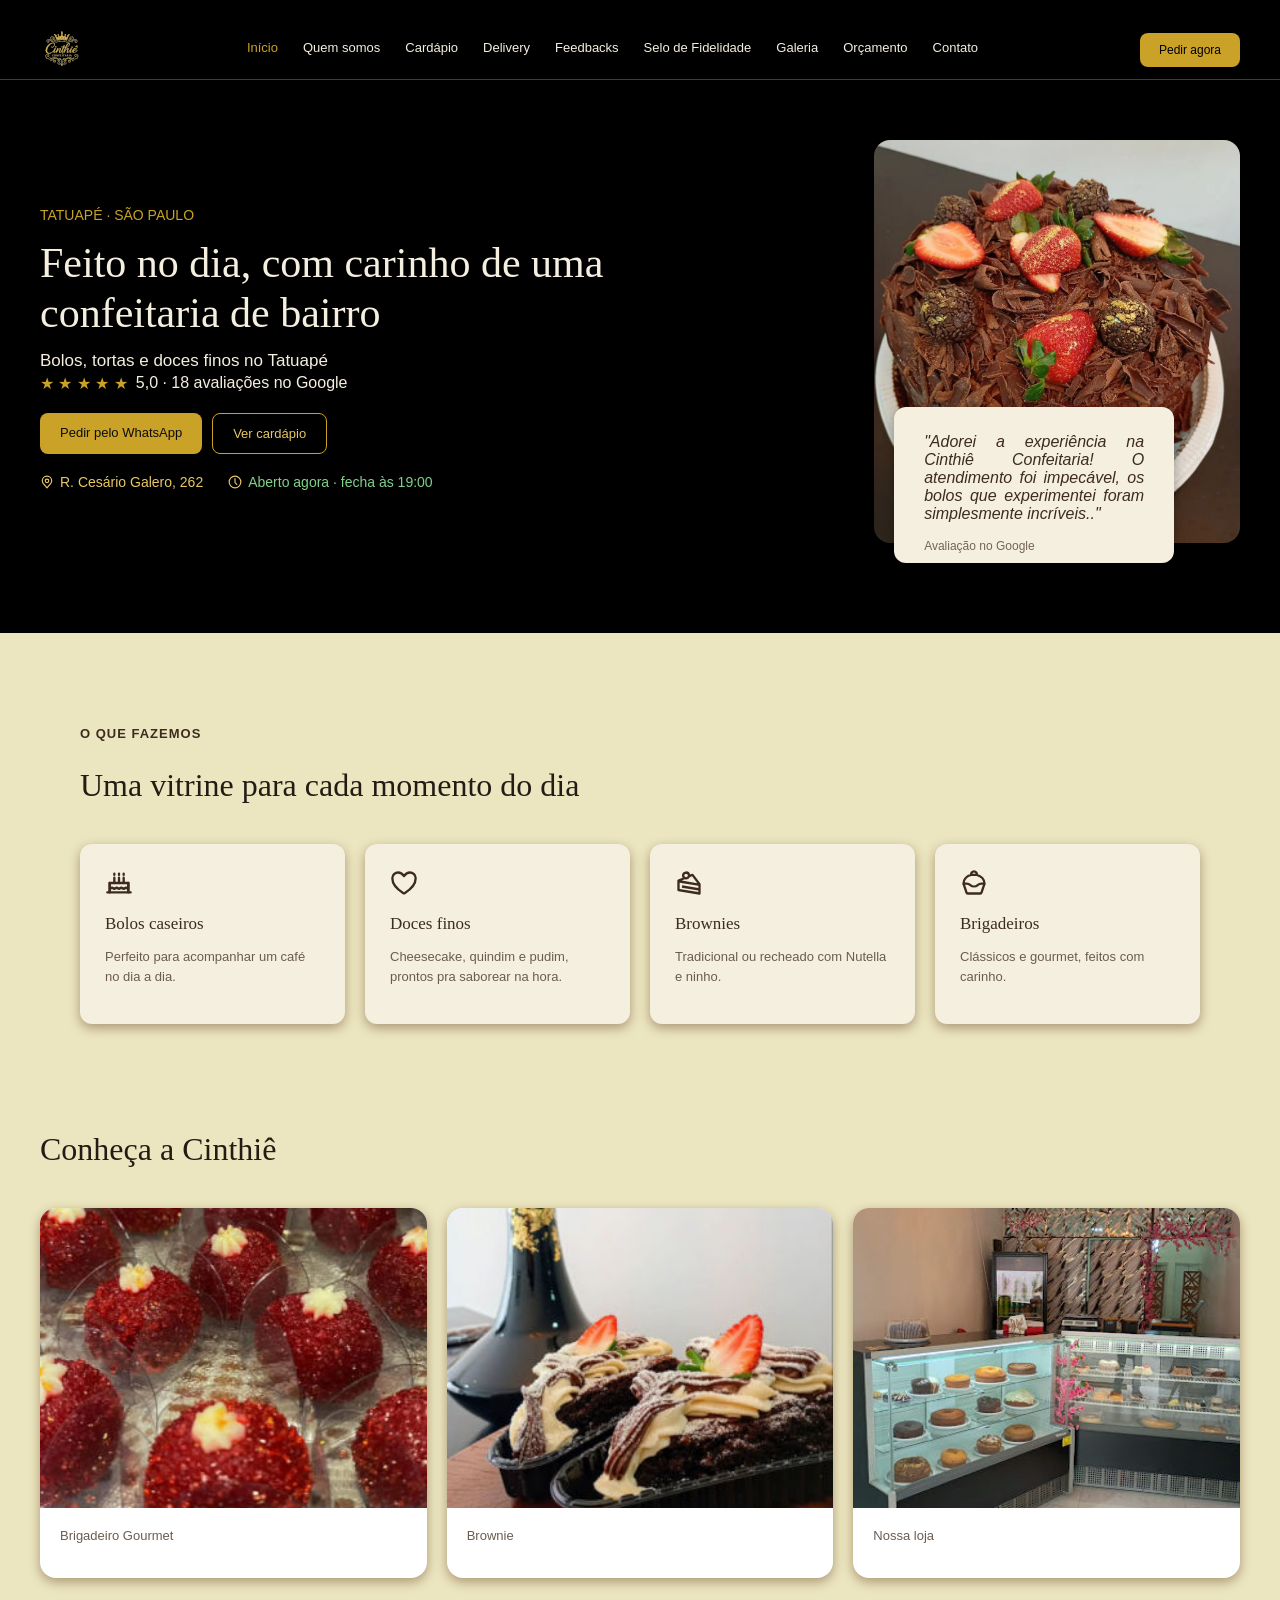
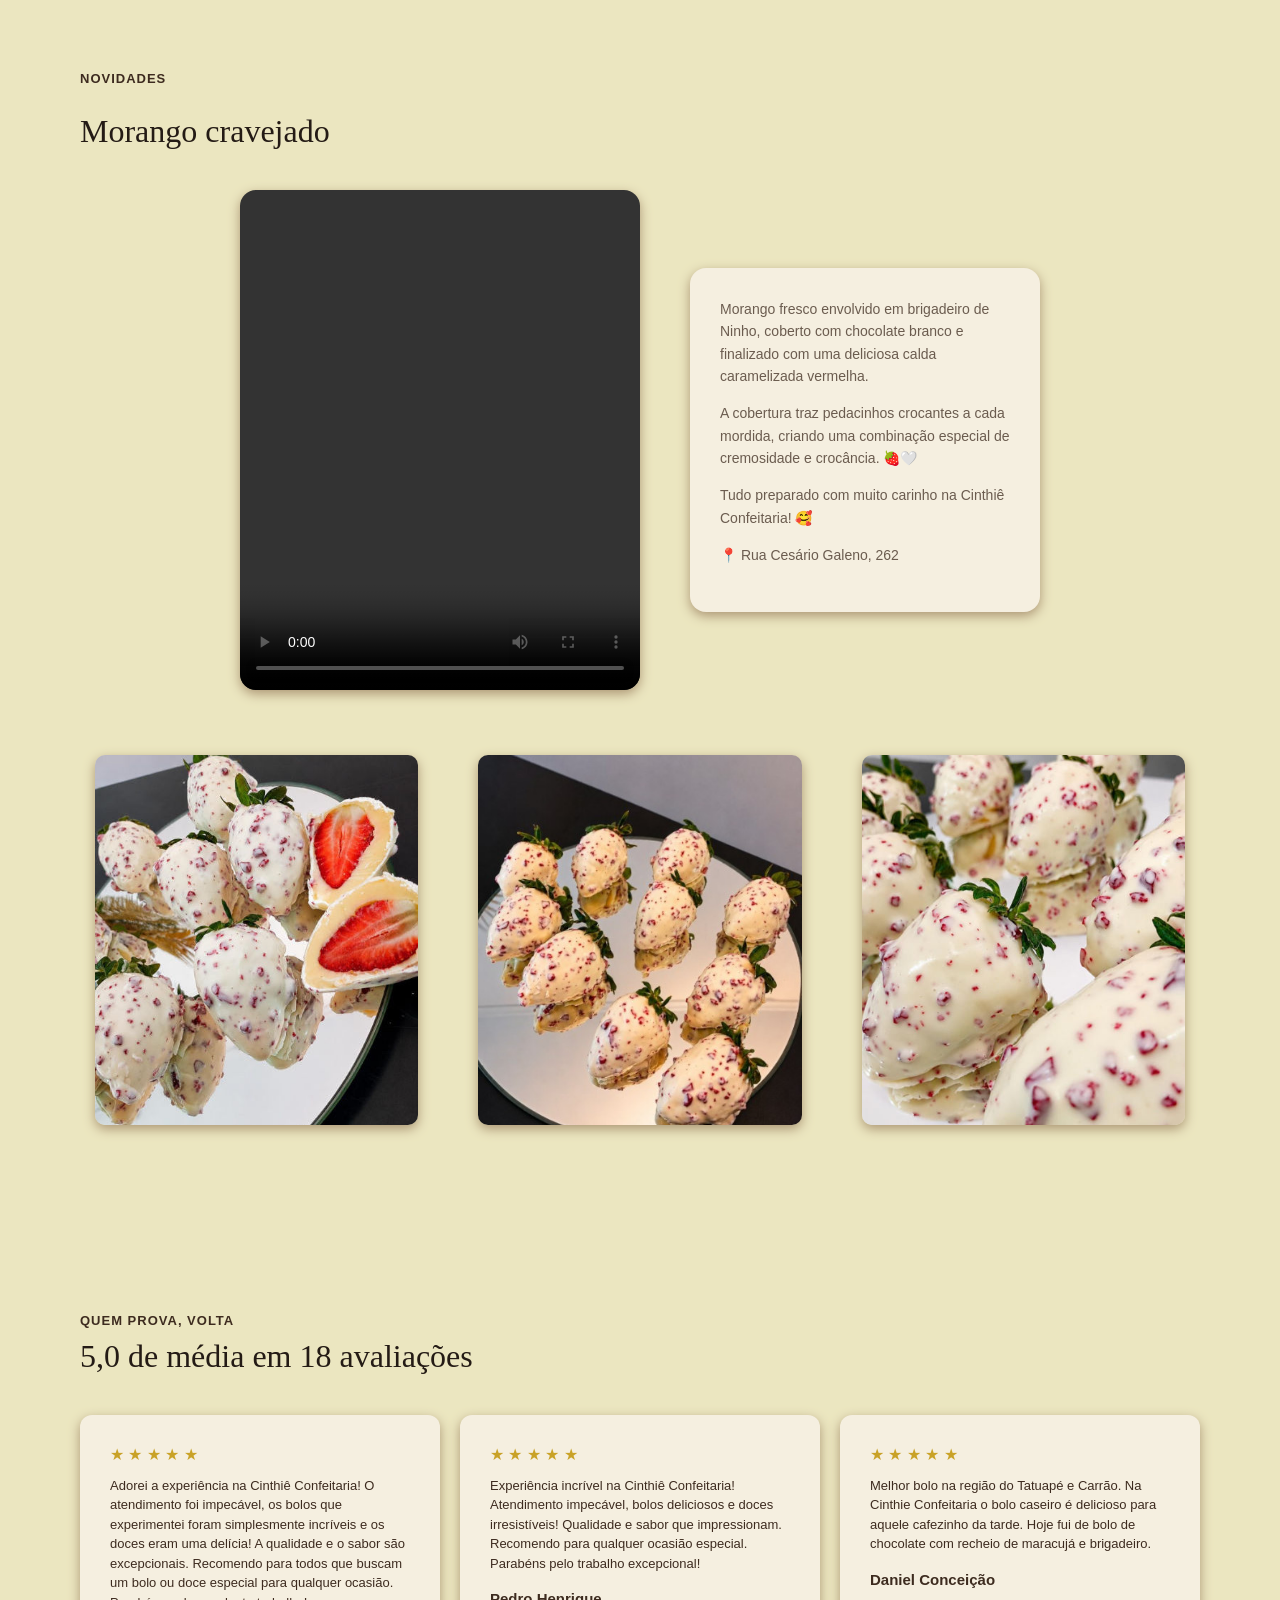
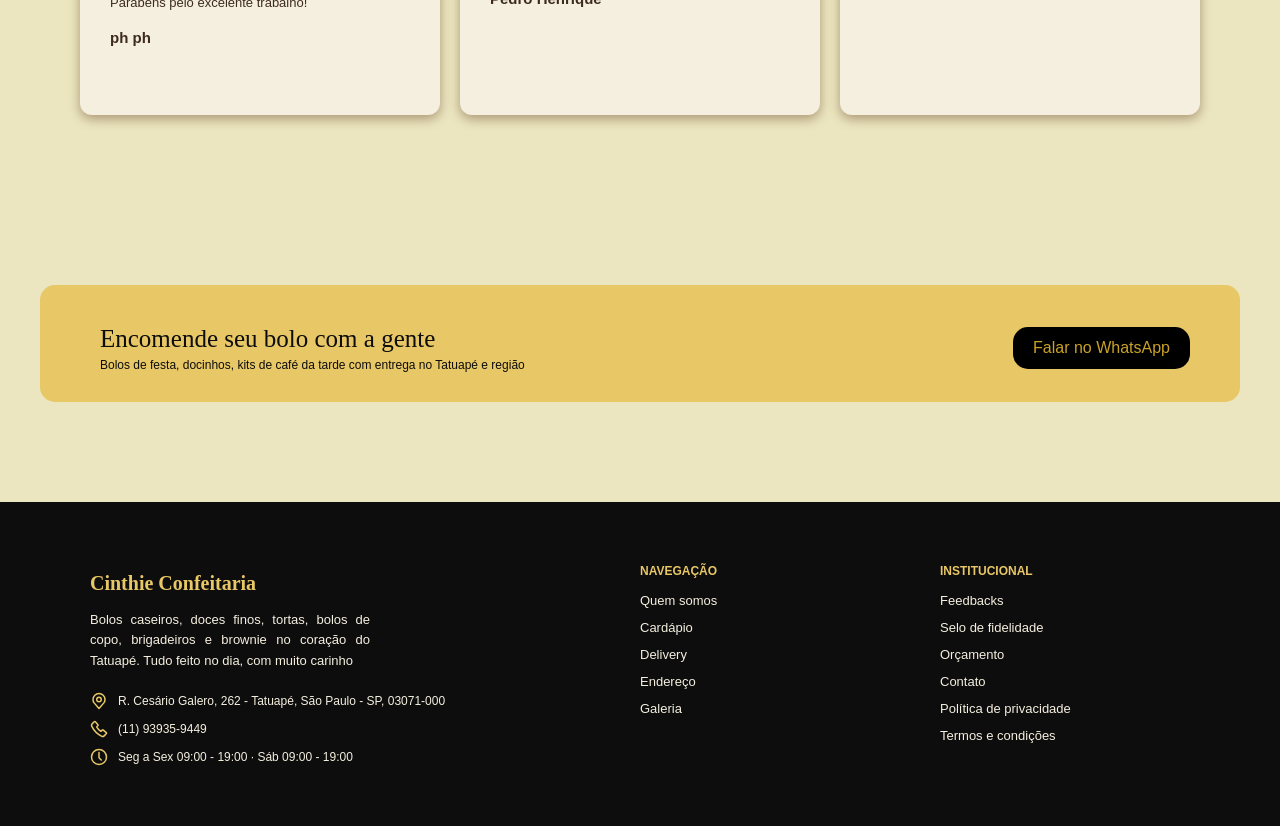
==== commit ed2578c5: "Fix script tag formatting in index.html" ====
--- a/index.html
+++ b/index.html
@@ -12,7 +12,7 @@
   <meta name="viewport" content="width=device-width, initial-scale=1.0">
   <title>Cinthie Confeitaria</title>
   <link rel="stylesheet" href="css/style.css">
-  <script src="js/script.js"></script>
+  <script src="js/script.js" defer></script>
 </head>
 <body>
 
@@ -79,7 +79,7 @@
 		        <path d="m15 16l-2.414-2.414A2 2 0 0 1 12 12.172V6" />
 	          </g>
             </svg>
-            Aberto hoje até as 19:00
+        	 <span id="status-loja">Aberto hoje até as 19:00</span>
           </span>
         </div>
       </div>  
@@ -320,4 +320,4 @@
     </div>
 </footer>
 </body>
-</html>+</html>
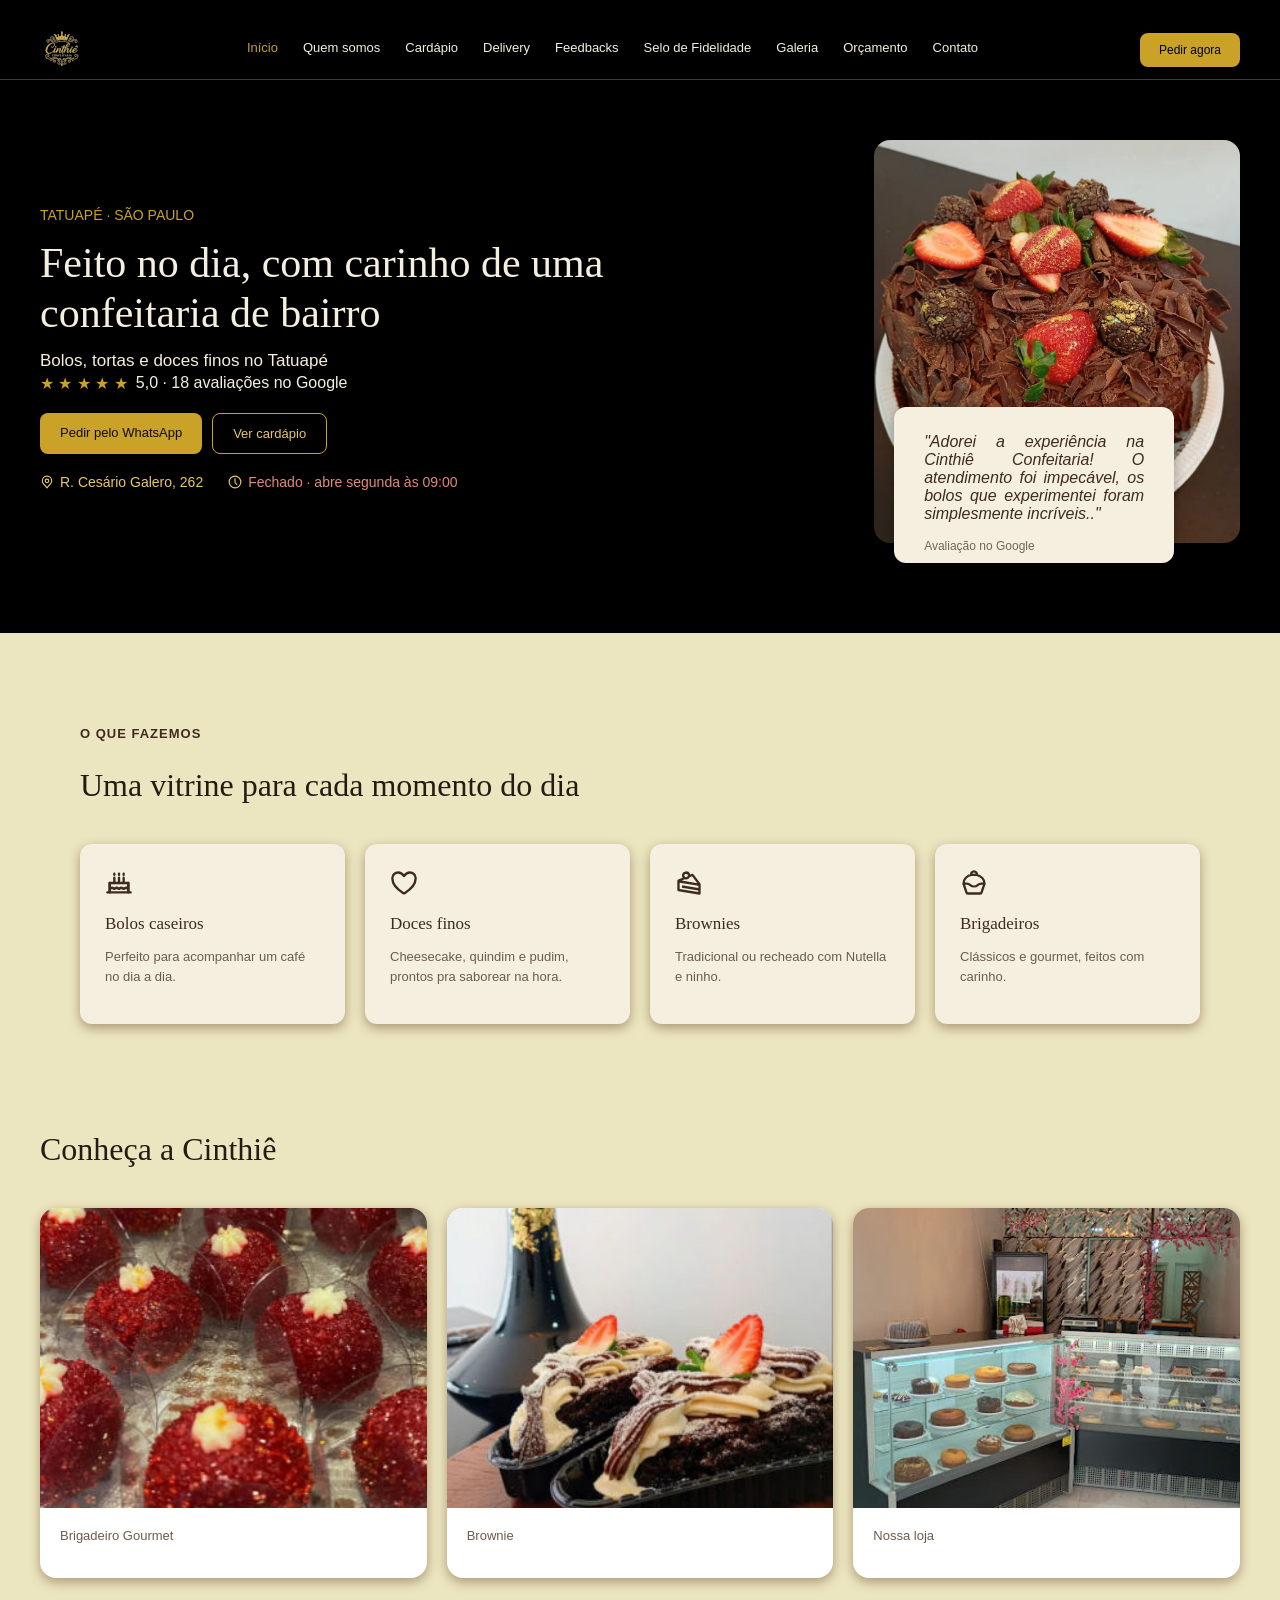
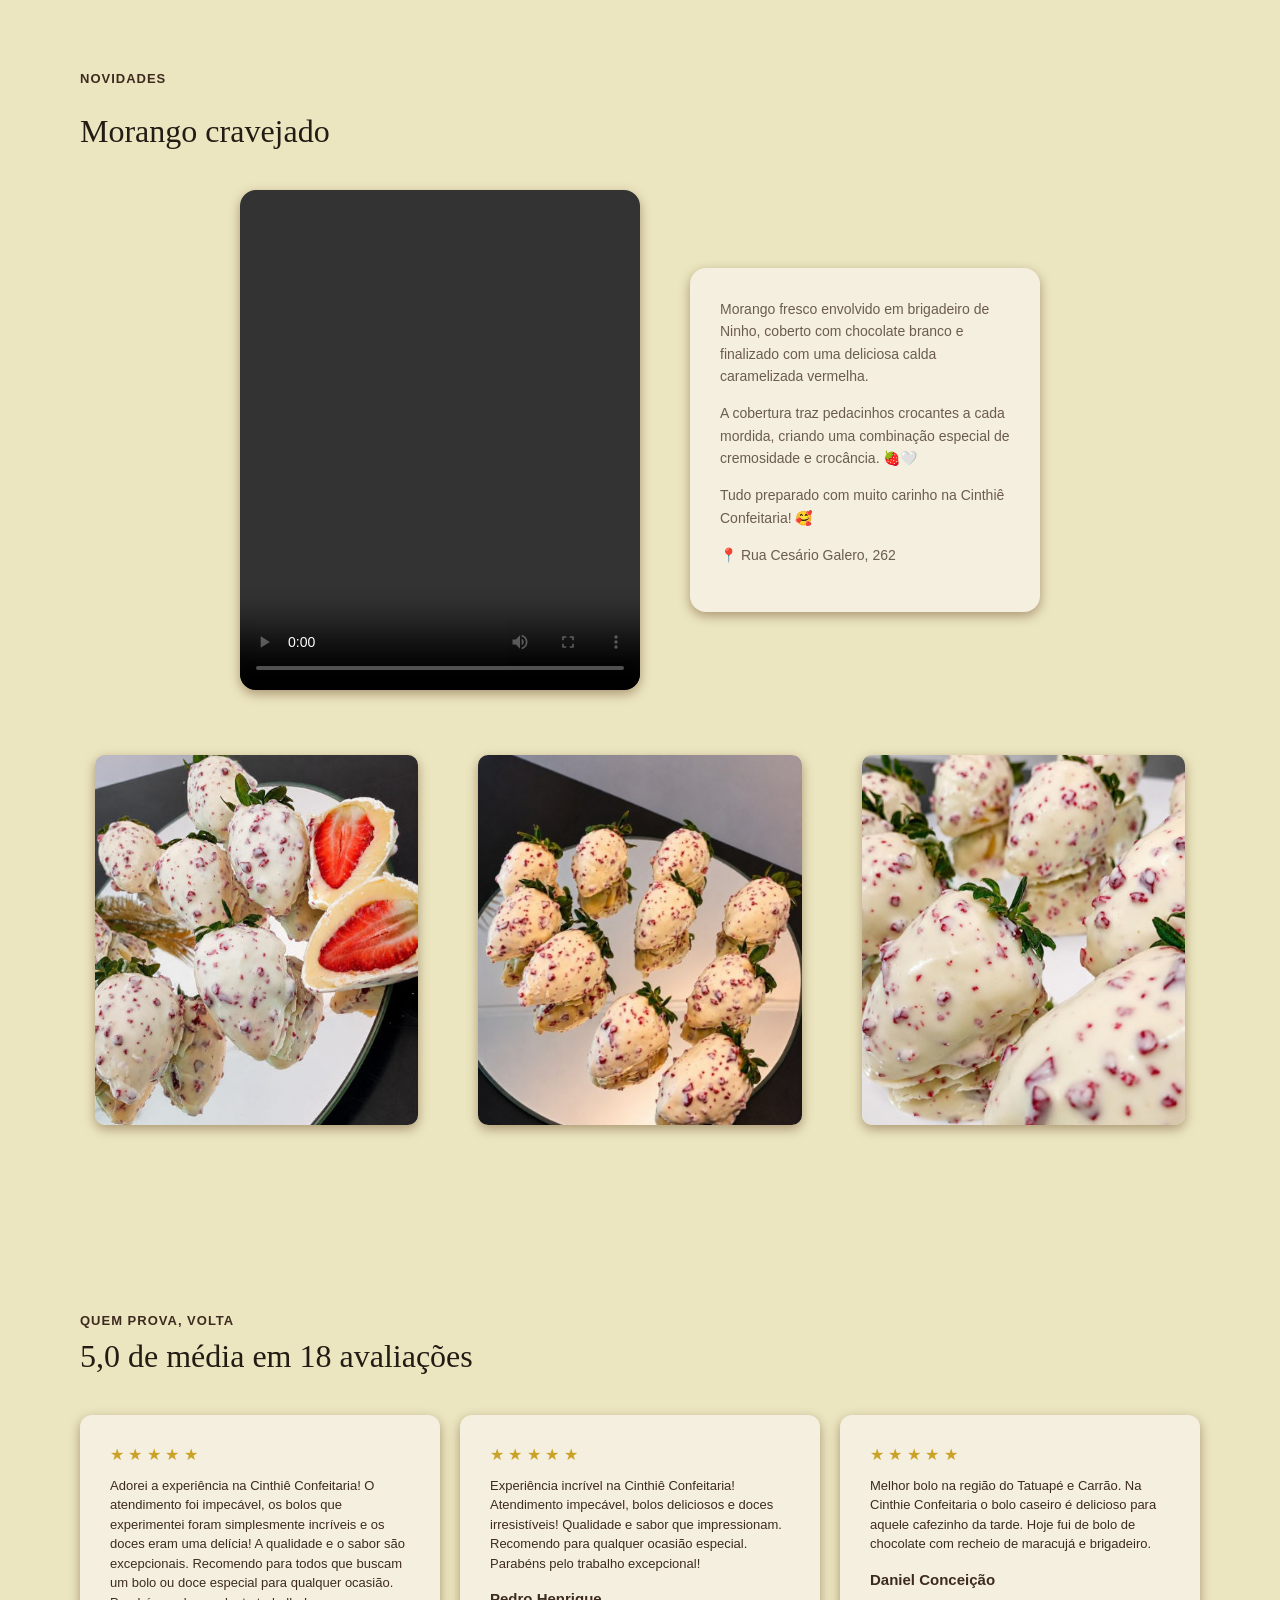
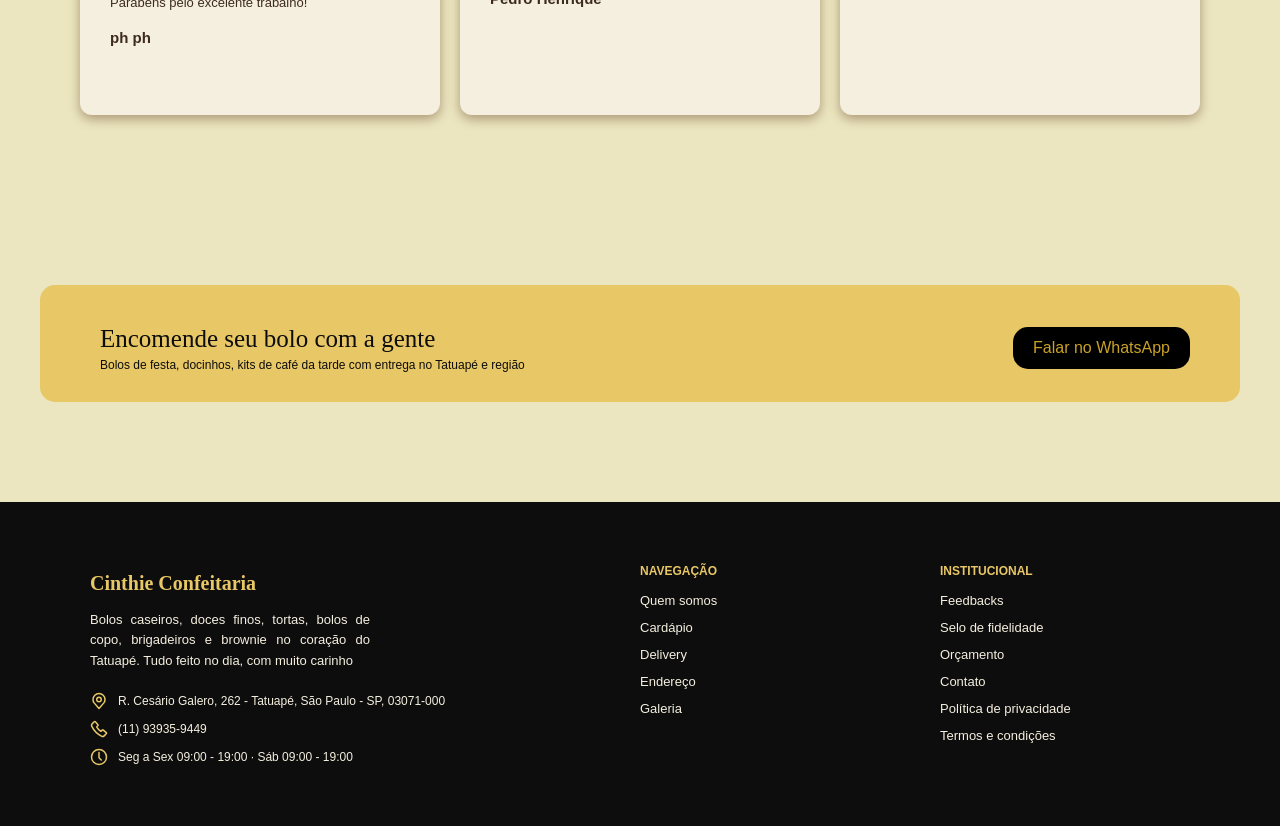
==== commit 94e3924b: "Fix typo in address from 'Galeno' to 'Galero'" ====
--- a/index.html
+++ b/index.html
@@ -190,7 +190,7 @@
             </p>
 
             <p>
-                📍 Rua Cesário Galeno, 262
+                📍 Rua Cesário Galero, 262
             </p>  
           </div>
         </div>
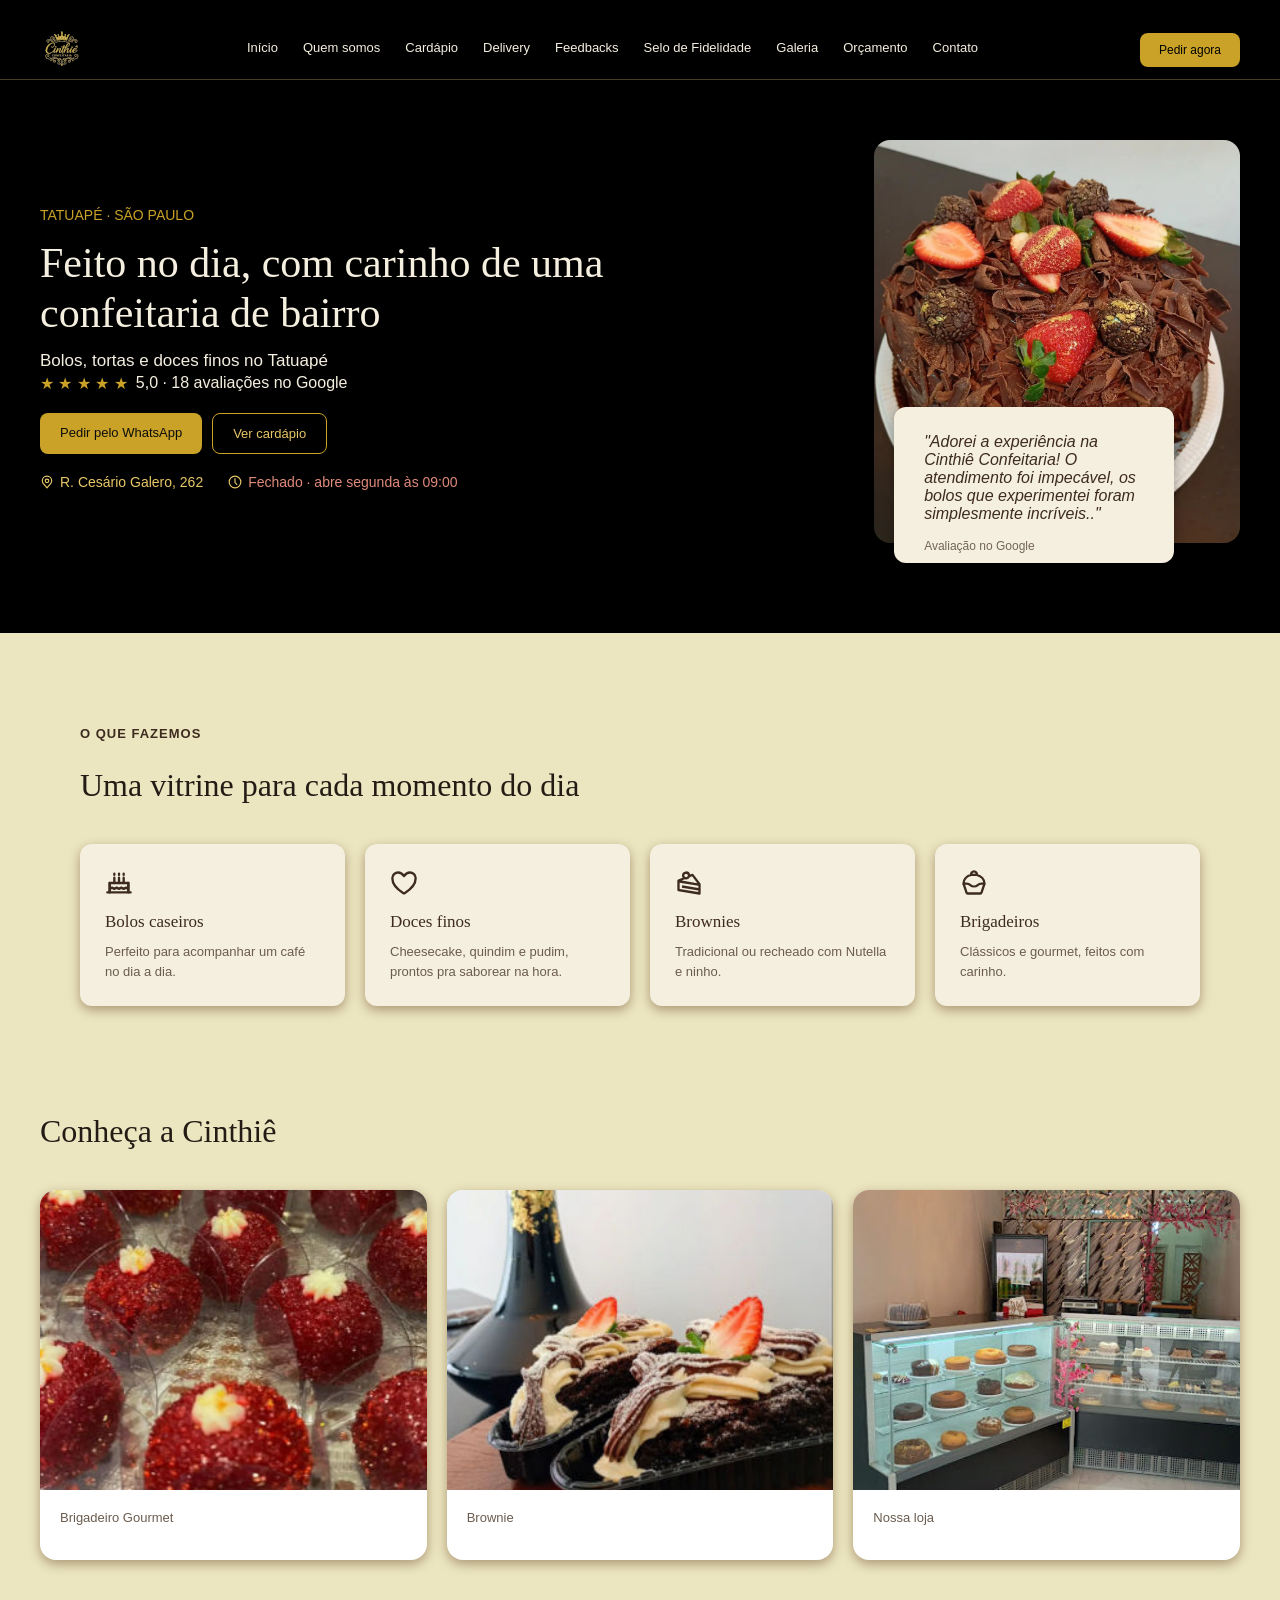
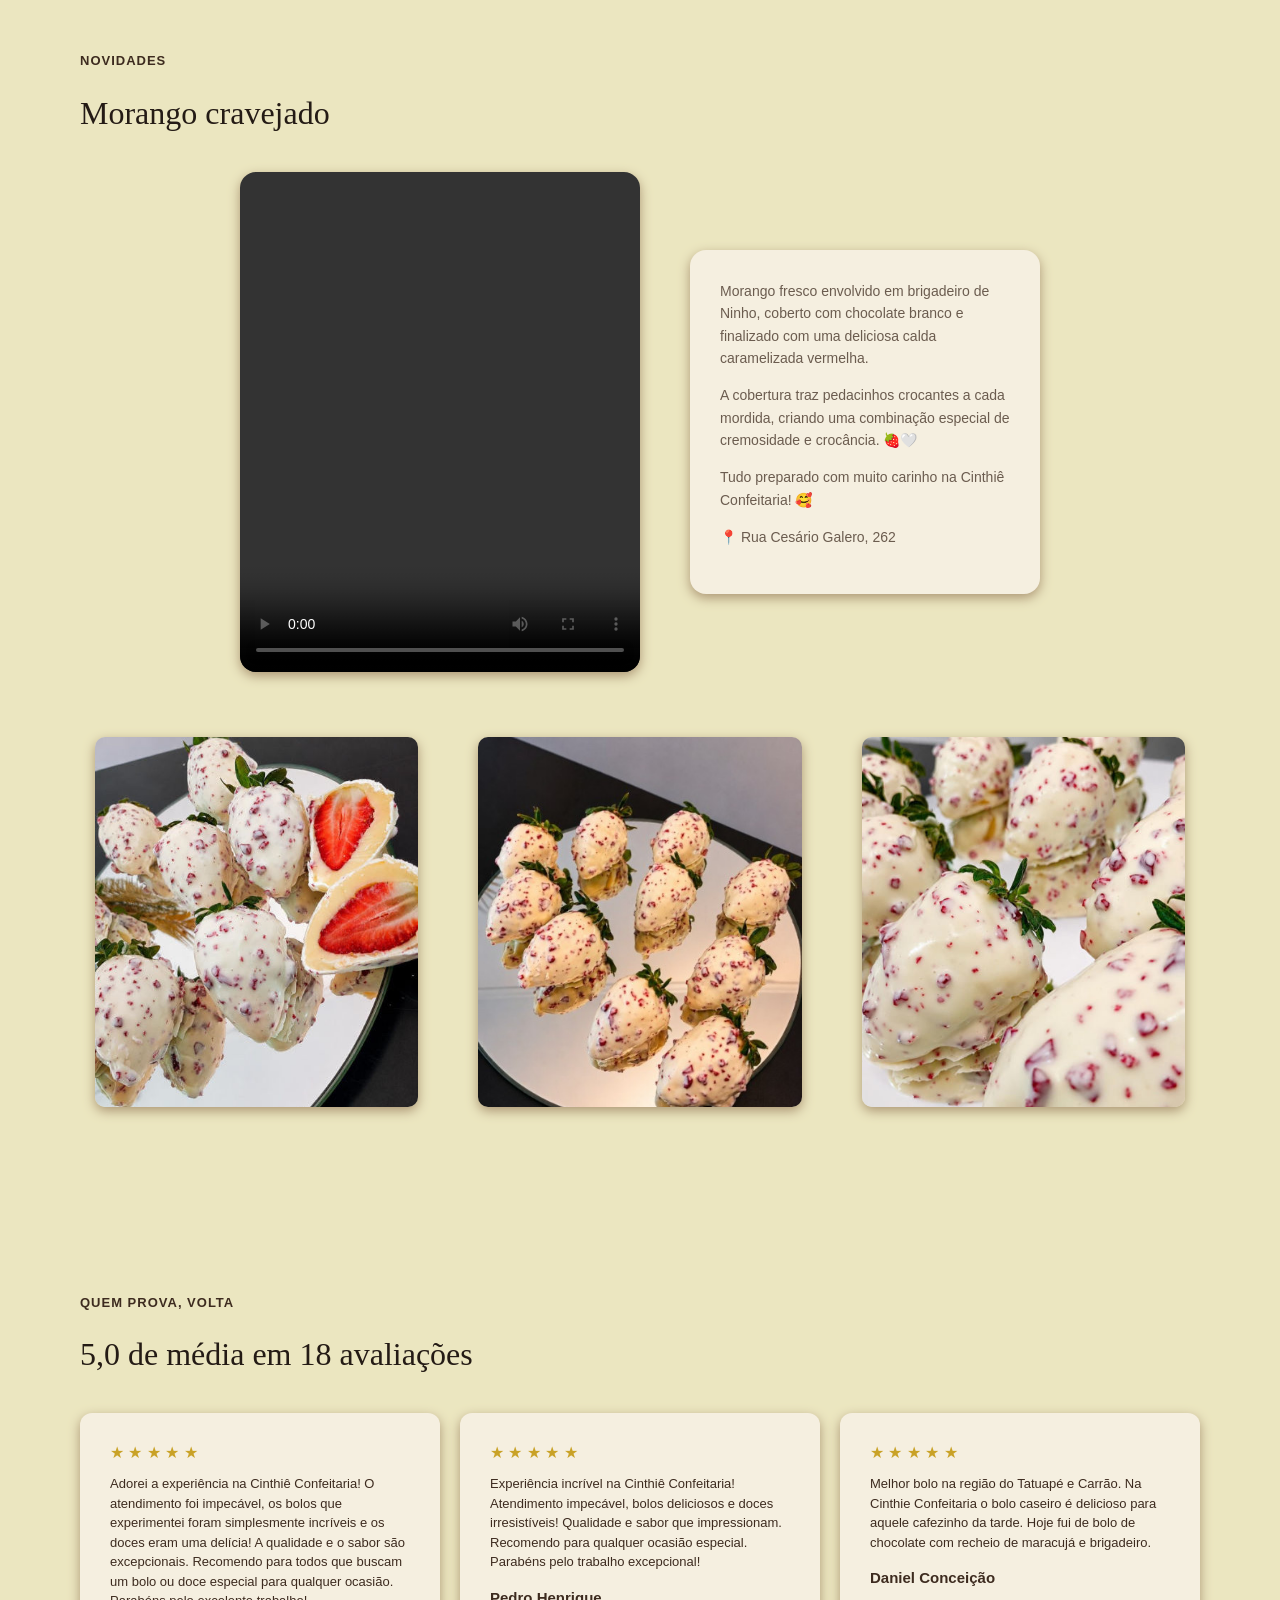
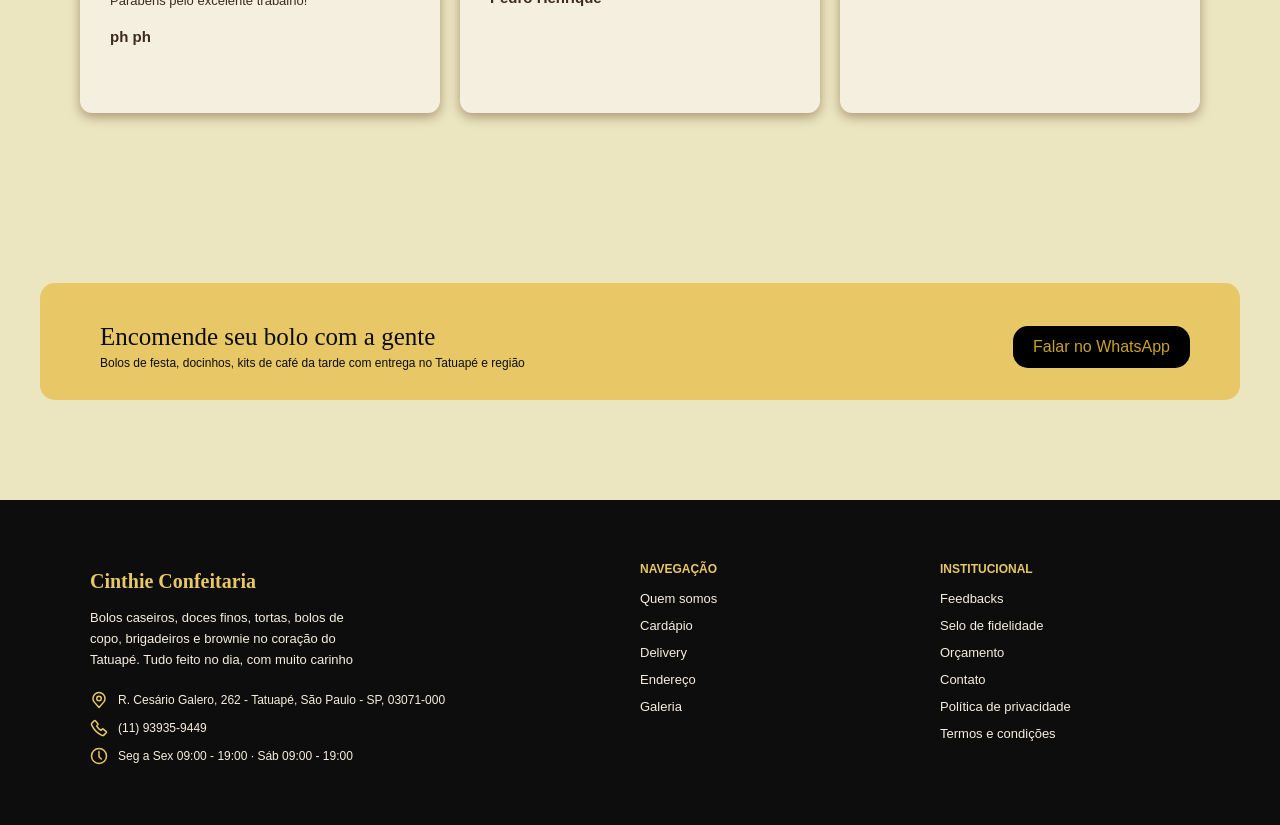
==== commit 63f2b72b: "Remove duplicate DOCTYPE declaration in index.html" ====
--- a/index.html
+++ b/index.html
@@ -1,11 +1,10 @@
+<!DOCTYPE html>
 <!--Cores da pagina: #0D0D0D (preto)
                       #C9A227 dourado 
                       #E8C766 dourado claro
                       #F5EFE0 creme
                       #3D2B1F marrom chocolate 
                       site dos svg: iconify-->
-
-<!DOCTYPE html>
 <html lang="pt-br">
 <head>
   <meta charset="UTF-8">
--- a/css/style.css
+++ b/css/style.css
@@ -1,5 +1,66 @@
+/* =====================================================
+   Cinthiê Confeitaria — style.css
+
+   ÍNDICE
+   1. Variáveis (paleta, tipografia, sombras)
+   2. Base
+   3. Cabeçalho e navegação
+   4. Banner
+   5. Botões
+   6. Componentes compartilhados (cartões, títulos de seção)
+   7. Páginas
+      7.1  Início
+      7.2  Quem somos
+      7.3  Cardápio
+      7.4  Delivery e "Como funciona" (Orçamento)
+      7.5  Fidelidade
+      7.6  Galeria
+      7.7  Feedbacks
+      7.8  Formulários (Contato e Orçamento)
+      7.9  Endereço
+      7.10 Termos e Política
+   8. Rodapé
+   9. Efeitos e elementos criados pelo JavaScript
+   10. Responsivo
+===================================================== */
+
+
 /* =========================
-   CONFIGURAÇÕES GERAIS
+   1. VARIÁVEIS
+========================= */
+
+:root {
+    /* Paleta */
+    --preto: #000000;
+    --preto-suave: #0D0D0D;
+    --dourado: #C9A227;
+    --dourado-claro: #E8C766;
+    --dourado-hover: #B08E1F;
+    --dourado-fundo: #f0e0b8;
+    --creme: #F5EFE0;
+    --fundo: #ebe6c0;
+    --marrom: #3D2B1F;
+    --marrom-escuro: #241b15;
+    --marrom-medio: #6b5c4f;
+    --preco: #966545;
+    --borda: #D8C9A8;
+    --campo: #FFFAF0;
+    --erro: #B3402A;
+
+    /* Tipografia */
+    --fonte-titulo: Georgia, "Times New Roman", Times, serif;
+
+    /* Sombras */
+    --sombra: 0 4px 12px rgb(172, 150, 116);
+    --sombra-suave: 0 4px 12px rgba(172, 150, 116, 0.2);
+
+    /* Layout */
+    --largura: 1200px;
+}
+
+
+/* =========================
+   2. BASE
 ========================= */
 
 * {
@@ -8,34 +69,46 @@
 
 body {
     font-family: Arial, Helvetica, sans-serif;
-    background-color: #ebe6c0;
+    background-color: var(--fundo);
     margin: 0;
-    text-align: justify;
-}
+}
+
+h2 {
+    font-family: var(--fonte-titulo);
+    font-weight: normal;
+    color: var(--marrom);
+}
+
+.card ul,
+.valores ul {
+    list-style: none;
+    margin: 0;
+    padding: 0;
+}
+
 
 /* =========================
-   HEADER
+   3. CABEÇALHO E NAVEGAÇÃO
 ========================= */
 
 header {
-    background-color: #000000;
+    background-color: var(--preto);
+    color: var(--dourado-claro);
     padding: 30px 0;
-    margin: 0;
-    color: #E8C766;
-}
-
-nav {
+}
+
+header nav {
     display: flex;
     align-items: center;
     justify-content: space-between;
-    max-width: 1200px;
+    max-width: var(--largura);
     margin: 0 auto;
     padding-bottom: 10px;
 }
 
 .logo img {
+    display: block;
     max-width: 120px;
-    display: block;
 }
 
 .menu {
@@ -44,34 +117,34 @@
 }
 
 .menu a {
-    color: #F5EFE0;
+    color: var(--creme);
     text-decoration: none;
     font-size: 13px;
-}
-
-.menu a:hover {
-    color: #C9A227;
-}
-
-.menu .inicio,
-.menu .quem-somos {
-    color: #C9A227;
-}
-
+    padding-bottom: 4px;
+    background-image: linear-gradient(var(--dourado), var(--dourado));
+    background-repeat: no-repeat;
+    background-position: 0 100%;
+    background-size: 0 2px;
+    transition: background-size 0.3s ease, color 0.2s ease;
+}
+
+.menu a:hover,
 .menu a.ativo {
-    color: #C9A227;
-}
-
-.botao-whatsapp {
-    display: inline-block;
-    background-color: #C9A227;
-    color: #000000;
-    padding: 10px 18px;
-    text-decoration: none;
-    font-size: 12px;
+    color: var(--dourado);
+    background-size: 100% 2px;
+}
+
+/* Botão do menu em telas pequenas (criado pelo JS) */
+.menu-toggle {
+    display: none;
+    background: none;
+    border: 1px solid var(--dourado);
     border-radius: 8px;
-    width: 100px;
-    text-align: center;
+    color: var(--dourado-claro);
+    font-size: 20px;
+    line-height: 1;
+    padding: 8px 12px;
+    cursor: pointer;
 }
 
 .linha-divisoria {
@@ -79,8 +152,9 @@
     width: 100%;
 }
 
+
 /* =========================
-   BANNER PRINCIPAL
+   4. BANNER
 ========================= */
 
 .banner {
@@ -88,65 +162,38 @@
     align-items: center;
     justify-content: space-between;
     gap: 100px;
-    max-width: 1200px;
+    max-width: var(--largura);
     margin: 0 auto;
     padding: 60px 0;
 }
 
-/* Apenas o banner do Cardápio */
-
-.banner:has(> .texto) {
-    flex-direction: column;
-    align-items: flex-start;
-    justify-content: flex-start;
-    gap: 0;
-}
-
-.banner:has(> .texto) .texto {
-    width: 100%;
-}
-
-.banner:has(> .texto) .botoes-home {
-    margin-top: 5px;
-}
-
 .coluna-texto {
-    max-width: none;
     width: 100%;
     padding: 20px 0;
 }
 
 .texto .localizacao,
 .texto .informacao {
-    color: #C9A227;
+    color: var(--dourado);
     font-size: 14px;
     margin-bottom: 15px;
 }
 
-/* TÍTULOS E TEXTOS DOS BANNERS */
-
 .texto h1 {
-    color: #F5EFE0;
-    font-family: Georgia, "Times New Roman", Times, serif;
+    color: var(--creme);
+    font-family: var(--fonte-titulo);
     font-size: 42px;
     font-weight: lighter;
-    max-width: none;
+    line-height: 1.2;
     margin: 0 0 10px;
-    line-height: 1.2;
-    text-align: left;
     white-space: nowrap;
 }
 
-.texto h1 br {
-    display: block;
-}
-
 .texto h1 + p {
-    color: #F5EFE0;
+    color: var(--creme);
     font-size: 17px;
     line-height: 1.5;
     margin: 0;
-    text-align: left;
     white-space: nowrap;
 }
 
@@ -154,49 +201,229 @@
     display: flex;
     align-items: center;
     gap: 8px;
-    color: #F5EFE0;
+    color: var(--creme);
     margin-bottom: 20px;
 }
 
 .estrela {
-    color: #C9A227;
-}
+    color: var(--dourado);
+}
+
+.botoes-home {
+    display: flex;
+    gap: 10px;
+    margin-top: 20px;
+}
+
 
 /* =========================
-   BOTÕES DO INÍCIO
+   5. BOTÕES
 ========================= */
 
-.botoes-home {
-    display: flex;
-    gap: 10px;
-    margin-top: 5px;
-}
-
-.botao-principal {
+/* Base compartilhada pelos botões de link */
+.botao-principal,
+.botao-segundario,
+.avaliar,
+.botao-endereco {
     display: inline-block;
-    background-color: #C9A227;
-    color: #0D0D0D;
     padding: 12px 20px;
     text-decoration: none;
     font-size: 13px;
     border-radius: 8px;
 }
 
+.botao-principal {
+    background-color: var(--dourado);
+    color: var(--preto-suave);
+}
+
 .botao-segundario {
+    border: 1px solid var(--dourado);
+    color: var(--dourado-claro);
+}
+
+/* Botões de destaque dentro das páginas */
+.avaliar,
+.botao-endereco {
+    padding: 12px 24px;
+    font-size: 14px;
+    font-weight: bold;
+    background-color: var(--dourado);
+    color: var(--preto-suave);
+    transition: background-color 0.2s ease;
+}
+
+.avaliar:hover,
+.botao-endereco:hover {
+    background-color: var(--dourado-claro);
+}
+
+.botao-endereco {
+    margin-top: 20px;
+}
+
+/* "Pedir agora" no menu */
+.botao-whatsapp {
     display: inline-block;
-    border: 1px solid #C9A227;
-    color: #E8C766;
+    width: 100px;
+    padding: 10px 18px;
+    background-color: var(--dourado);
+    color: var(--preto);
+    text-decoration: none;
+    text-align: center;
+    font-size: 12px;
+    border-radius: 8px;
+}
+
+/* "Falar no WhatsApp" da faixa de encomenda */
+.botaoWhatsapp {
+    color: var(--dourado);
+    background-color: var(--preto);
     padding: 12px 20px;
     text-decoration: none;
+    font-weight: normal;
+    margin: 20px 50px 10px;
+    border-radius: 15px;
+}
+
+/* Botões dos formulários (Contato e Orçamento) */
+.formulario-contato button,
+.formulario-orcamento .botao-principal,
+.formulario-orcamento .botao-whatsapp-form {
+    padding: 14px 28px;
+    border: none;
+    border-radius: 30px;
+    font-family: inherit;
+    font-size: 14px;
+    font-weight: bold;
+    letter-spacing: 0.5px;
+    cursor: pointer;
+    transition: background-color 0.2s ease;
+}
+
+.formulario-contato button,
+.formulario-orcamento .botao-principal {
+    background-color: var(--dourado);
+    color: var(--preto-suave);
+}
+
+.formulario-contato button:hover,
+.formulario-orcamento .botao-principal:hover {
+    background-color: var(--dourado-hover);
+}
+
+.formulario-orcamento .botao-whatsapp-form {
+    background-color: transparent;
+    color: var(--marrom);
+    border: 1.5px solid var(--dourado);
+}
+
+.formulario-orcamento .botao-whatsapp-form:hover {
+    background-color: var(--dourado-fundo);
+}
+
+.formulario-orcamento .botao-principal:focus-visible,
+.formulario-orcamento .botao-whatsapp-form:focus-visible {
+    outline: 3px solid var(--marrom);
+    outline-offset: 3px;
+}
+
+
+/* =========================
+   6. COMPONENTES COMPARTILHADOS
+========================= */
+
+/* ---------- Cartões: fundo creme + sombra ---------- */
+
+.categorias,
+.cards,
+.card-info,
+.comentarios,
+.novidade-texto,
+.foto-galeria {
+    background-color: var(--creme);
+    box-shadow: var(--sombra);
+}
+
+.card,
+.info,
+.valores,
+.mapa,
+.cartao-fidelidade,
+.formulario-contato,
+.informacoes-contato {
+    background-color: var(--creme);
+    box-shadow: var(--sombra-suave);
+}
+
+/* ---------- Ícone, título e texto dos cartões de categoria/informação ---------- */
+
+.categorias .icone,
+.info .icone {
+    display: block;
+    width: 28px;
+    height: 28px;
+    margin-bottom: 15px;
+    color: var(--marrom);
+}
+
+.categorias h3,
+.info h3 {
+    font-family: var(--fonte-titulo);
+    font-size: 17px;
+    font-weight: normal;
+    color: var(--marrom);
+    margin: 0 0 10px;
+}
+
+.categorias p,
+.info p {
+    color: var(--marrom-medio);
     font-size: 13px;
-    border-radius: 8px;
-}
+    line-height: 1.5;
+    margin: 0;
+}
+
+/* ---------- Título de seção: rótulo + título ---------- */
+
+.cardapio .subtitulo,
+.novidade > p,
+.comentarios-google .subtitulo,
+.entrevista-audio .informacao {
+    color: var(--marrom);
+    font-size: 13px;
+    font-weight: 600;
+    letter-spacing: 1px;
+    margin-bottom: 10px;
+}
+
+.cardapio .titulo,
+.novidade h2,
+.imagens h2,
+.comentarios-google .titulo {
+    color: var(--marrom-escuro);
+    font-size: 32px;
+    margin-bottom: 40px;
+}
+
+.legenda {
+    color: var(--marrom-medio);
+    font-size: 12px;
+    margin: 0;
+}
+
+
+/* =========================
+   7. PÁGINAS
+========================= */
+
+/* ---------- 7.1 INÍCIO ---------- */
 
 .info-loja {
     display: flex;
     gap: 25px;
     font-size: 14px;
-    color: #E8C766;
+    color: var(--dourado-claro);
     margin-top: 20px;
 }
 
@@ -204,6 +431,14 @@
     display: flex;
     align-items: center;
     gap: 6px;
+}
+
+.info-loja .status-aberto {
+    color: #7fd18b;
+}
+
+.info-loja .status-fechado {
+    color: #e08a7a;
 }
 
 .coluna-imagem {
@@ -212,24 +447,23 @@
 }
 
 .coluna-imagem img {
+    display: block;
     width: 100%;
     height: auto;
-    object-fit: cover;
     border-radius: 16px;
-    display: block;
 }
 
 .citacao {
     position: absolute;
     bottom: -20px;
     left: 20px;
-    background: #F5EFE0;
+    max-width: 280px;
     padding: 10px 30px;
+    background: var(--creme);
     border-radius: 12px;
     box-shadow: 0 4px 12px rgba(0, 0, 0, 0.3);
-    max-width: 280px;
     font-style: italic;
-    color: #3D2B1F;
+    color: var(--marrom);
 }
 
 .citacao span {
@@ -237,79 +471,267 @@
     margin-top: 8px;
     font-style: normal;
     font-size: 12px;
-    color: #3D2B1F;
+    color: var(--marrom);
     opacity: 0.7;
 }
 
-/* =========================
-   CARDÁPIO / CATEGORIAS
-========================= */
+/* Categorias */
 
 .cardapio {
-    background-color: #ebe6c0;
-    color: #000000;
+    max-width: var(--largura);
+    margin: 0 auto;
     padding: 80px 40px;
-    max-width: 1200px;
+}
+
+.grade {
+    display: flex;
+    gap: 20px;
+    max-width: var(--largura);
     margin: 0 auto;
 }
 
-.cardapio .subtitulo {
-    color: #3D2B1F;
-    font-size: 13px;
-    font-weight: 600;
-    letter-spacing: 1px;
-    margin-bottom: 10px;
-}
-
-.cardapio .titulo {
-    color: #241b15;
-    font-family: Georgia, "Times New Roman", Times, serif;
-    font-size: 32px;
-    font-weight: normal;
-    margin-bottom: 40px;
-}
-
-.grade {
+.categorias {
+    flex: 1;
+    padding: 25px;
+    border-radius: 12px;
+}
+
+/* Conheça a Cinthiê */
+
+.imagens {
+    max-width: var(--largura);
+    margin: 0 auto;
+}
+
+.galeria {
     display: flex;
     gap: 20px;
-    max-width: 1200px;
+    max-width: var(--largura);
     margin: 0 auto;
 }
 
-.categorias {
-    background-color: #F5EFE0;
-    border-radius: 12px;
-    padding: 25px;
+.item-galeria {
     flex: 1;
-    text-align: left;
-    box-shadow: 0 4px 12px rgb(172, 150, 116);
-}
-
-.categorias .icone {
-    color: #3D2B1F;
+    background-color: #ffffff;
+    border-radius: 16px;
+    overflow: hidden;
+    box-shadow: var(--sombra);
+}
+
+.item-galeria img {
     display: block;
-    width: 28px;
-    height: 28px;
-    margin-bottom: 15px;
-}
-
-.categorias h3 {
-    color: #3D2B1F;
-    font-family: Georgia, "Times New Roman", Times, serif;
-    font-size: 17px;
-    font-weight: normal;
-    margin-bottom: 8px;
-}
-
-.categorias p {
-    color: #6b5c4f;
+    width: 100%;
+    height: 300px;
+    object-fit: cover;
+}
+
+.item-galeria p {
+    padding: 5px 20px 20px;
+    color: var(--marrom-medio);
     font-size: 13px;
     line-height: 1.5;
 }
 
-/* =========================
-   CARDÁPIO - PÁGINA
-========================= */
+/* Novidades */
+
+.novidade {
+    max-width: var(--largura);
+    margin: 0 auto;
+    padding: 80px 40px;
+}
+
+.novidade-conteudo {
+    display: flex;
+    align-items: center;
+    justify-content: center;
+    gap: 50px;
+}
+
+.novidade-conteudo video {
+    width: 400px;
+    height: 500px;
+    object-fit: cover;
+    border-radius: 16px;
+    box-shadow: var(--sombra);
+}
+
+.novidade-texto {
+    max-width: 350px;
+    padding: 30px;
+    border-radius: 16px;
+}
+
+.novidade-texto p {
+    color: var(--marrom-medio);
+    font-size: 14px;
+    line-height: 1.6;
+    margin: 0 0 15px;
+}
+
+.novidade-imagem {
+    display: flex;
+    justify-content: center;
+    gap: 30px;
+    margin-top: 50px;
+}
+
+.card-imagem {
+    width: 400px;
+    height: 400px;
+    padding: 15px;
+}
+
+.card-imagem img {
+    display: block;
+    width: 100%;
+    height: 100%;
+    object-fit: cover;
+    border-radius: 10px;
+    box-shadow: var(--sombra);
+}
+
+/* Faixa de encomenda */
+
+.encomenda {
+    display: flex;
+    align-items: center;
+    justify-content: space-between;
+    max-width: var(--largura);
+    margin: 50px auto 100px;
+    background-color: var(--dourado-claro);
+    color: var(--preto-suave);
+    font-weight: bold;
+    border-radius: 15px;
+}
+
+.encomenda-texto {
+    margin: 20px 60px 10px;
+    padding: 20px 0;
+}
+
+.encomenda-texto p {
+    font-family: var(--fonte-titulo);
+    font-weight: lighter;
+    font-size: 25px;
+    margin: 0;
+}
+
+.encomenda-texto h4 {
+    font-size: 12px;
+    font-weight: normal;
+    margin: 5px 0 0;
+}
+
+
+/* ---------- 7.2 QUEM SOMOS ---------- */
+
+.sobre {
+    display: flex;
+    align-items: flex-start;
+    gap: 60px;
+    max-width: var(--largura);
+    margin: 80px auto;
+    padding: 0 40px;
+}
+
+.texto-sobre {
+    flex: 1;
+    padding-top: 10px;
+}
+
+.texto-sobre p {
+    color: var(--marrom);
+    font-size: 15px;
+    line-height: 1.5;
+    margin-bottom: 20px;
+}
+
+.foto {
+    flex: 1;
+}
+
+.foto img {
+    display: block;
+    width: 100%;
+    border-radius: 25px;
+    box-shadow: var(--sombra);
+}
+
+.sobre .grade {
+    gap: 15px;
+    margin-top: 20px;
+}
+
+.cards {
+    flex: 1;
+    padding: 10px;
+    border-radius: 12px;
+    text-align: center;
+}
+
+.cards h2 {
+    font-size: 26px;
+    margin: 0;
+}
+
+.cards p {
+    color: var(--preto);
+    font-size: 12px;
+    margin: 5px 0 0;
+}
+
+.entrevista-audio {
+    max-width: 1100px;
+    margin: 0 auto;
+    padding: 60px 40px;
+    text-align: center;
+}
+
+.entrevista-audio h2 {
+    font-size: 30px;
+}
+
+.entrevista-audio p {
+    color: var(--marrom);
+    font-size: 15px;
+    line-height: 1.6;
+}
+
+.entrevista-audio audio {
+    width: 100%;
+    max-width: 500px;
+    margin-top: 20px;
+}
+
+.grade-info {
+    display: flex;
+    gap: 50px;
+    max-width: var(--largura);
+    margin: 0 auto;
+    padding: 60px 20px 150px;
+}
+
+.card-info {
+    flex: 1;
+    padding: 30px 35px;
+    border-radius: 25px;
+}
+
+.card-info h3 {
+    font-family: var(--fonte-titulo);
+    color: var(--marrom);
+    font-size: 20px;
+    margin: 0 0 12px;
+}
+
+.card-info p {
+    color: var(--preto);
+    font-size: 14px;
+    line-height: 1.6;
+}
+
+
+/* ---------- 7.3 CARDÁPIO ---------- */
 
 .cardapio-tabela {
     display: grid;
@@ -322,31 +744,22 @@
 
 .cardapio-tabela h2 {
     grid-column: 1 / -1;
-    color: #3D2B1F;
-    font-family: Georgia, "Times New Roman", Times, serif;
     font-size: 30px;
+    font-weight: bold;
     margin: 0 0 10px;
 }
 
 .card {
-    background-color: #F5EFE0;
+    padding: 35px 40px;
     border-radius: 20px;
-    padding: 35px 40px;
-    box-shadow: 0 4px 12px rgba(172, 150, 116, 0.2);
 }
 
 .card h3 {
-    font-family: Georgia, "Times New Roman", Times, serif;
-    color: #3D2B1F;
+    font-family: var(--fonte-titulo);
+    color: var(--marrom);
     font-size: 22px;
     font-weight: bold;
     margin: 0 0 25px;
-}
-
-.card ul {
-    list-style: none;
-    margin: 0;
-    padding: 0;
 }
 
 .card li {
@@ -356,7 +769,6 @@
     gap: 15px;
     padding: 14px 0;
     border-bottom: 1px solid #e0d8c0;
-    text-align: left;
 }
 
 .card li:last-child {
@@ -364,447 +776,72 @@
 }
 
 .card li span:first-child {
-    color: #3D2B1F;
+    color: var(--marrom);
     font-size: 14px;
 }
 
 .card .preco {
-    color: #966545;
+    color: var(--preco);
     font-weight: bold;
     font-size: 14px;
     margin-left: 20px;
     white-space: nowrap;
 }
 
-/* =========================
-   SOBRE / QUEM SOMOS
-========================= */
-
-.sobre {
-    display: flex;
-    align-items: flex-start;
-    gap: 60px;
-    max-width: 1200px;
-    margin: 80px auto;
-    padding: 0 40px;
-}
-
-.texto-sobre {
-    flex: 1;
-    padding-top: 10px;
-}
-
-.texto-sobre p {
-    color: #3D2B1F;
-    font-size: 15px;
-    line-height: 1.5;
-    margin-bottom: 20px;
-}
-
-.foto {
-    flex: 1;
-}
-
-.foto img {
-    width: 100%;
-    border-radius: 25px;
-    display: block;
-    box-shadow: 0 4px 12px rgb(172, 150, 116);
-}
-
-/* =========================
-   CARDS DE AVALIAÇÃO
-========================= */
-
-.sobre .grade {
-    display: flex;
-    gap: 15px;
-    margin-top: 20px;
-}
-
-.cards {
-    background-color: #F5EFE0;
-    border-radius: 12px;
-    flex: 1;
-    padding: 10px;
-    text-align: center;
-    box-shadow: 0 4px 12px rgb(172, 150, 116);
-}
-
-.cards h2 {
-    font-family: Georgia, "Times New Roman", Times, serif;
-    color: #3D2B1F;
-    font-size: 26px;
+/* Busca (criada pelo JS) */
+
+.busca-cardapio {
+    grid-column: 1 / -1;
+    display: flex;
+    flex-direction: column;
+}
+
+.busca-cardapio label {
+    font-weight: bold;
+}
+
+.busca-vazia {
+    grid-column: 1 / -1;
+    color: var(--marrom-medio);
+    font-size: 14px;
     margin: 0;
-    font-weight: normal;
-}
-
-.cards p {
-    color: #000000;
-    font-size: 12px;
-    margin: 5px 0 0;
-}
-
-/* =========================
-   ÁUDIO
-========================= */
-
-.entrevista-audio {
-    max-width: 1100px;
-    margin: 0 auto;
-    padding: 60px 40px;
-    text-align: center;
-}
-
-.entrevista-audio .informacao {
-    color: #C9A227;
-    font-size: 14px;
-    margin-bottom: 15px;
-}
-
-.entrevista-audio h2 {
-    color: #3D2B1F;
-    font-family: Georgia, "Times New Roman", Times, serif;
-    font-size: 30px;
-    font-weight: normal;
-}
-
-.entrevista-audio > p:not(.informacao) {
-    color: #3D2B1F;
-    font-size: 15px;
-    line-height: 1.6;
-}
-
-.entrevista-audio audio {
-    margin-top: 20px;
-    width: 100%;
-    max-width: 500px;
-}
-
-/* =========================
-   CARDS DE INFORMAÇÃO
-========================= */
-
-.grade-info {
-    display: flex;
-    gap: 50px;
-    max-width: 1200px;
-    margin: 0 auto;
-    padding: 60px 20px 150px;
-}
-
-.card-info {
-    background-color: #F5EFE0;
-    border-radius: 25px;
-    flex: 1;
-    padding: 30px 35px;
-    text-align: left;
-    box-shadow: 0 4px 12px rgb(172, 150, 116);
-}
-
-.card-info h3 {
-    font-family: Georgia, "Times New Roman", Times, serif;
-    color: #3D2B1F;
-    font-size: 20px;
-    margin-top: 0;
-    margin-bottom: 12px;
-    text-align: left;
-}
-
-.card-info p {
-    color: #000000;
-    font-size: 14px;
-    line-height: 1.6;
-    text-align: left;
-}
-
-/* =========================
-   GALERIA
-========================= */
-
-.imagens {
-    margin: 0 auto;
-    max-width: 1200px;
-}
-
-.imagens h2 {
-    color: #241b15;
-    font-family: Georgia, "Times New Roman", Times, serif;
-    font-size: 32px;
-    font-weight: normal;
-    margin-bottom: 40px;
-}
-
-.galeria {
-    display: flex;
-    gap: 20px;
-    max-width: 1200px;
-    margin: 0 auto;
-}
-
-.item-galeria {
-    flex: 1;
-    background-color: #ffffff;
-    border-radius: 16px;
-    overflow: hidden;
-    box-shadow: 0 4px 12px rgb(172, 150, 116);
-}
-
-.item-galeria img {
-    width: 100%;
-    height: 300px;
-    object-fit: cover;
-    object-position: center;
-    display: block;
-}
-
-.item-galeria p {
-    padding: 5px 20px 20px;
-    color: #6b5c4f;
-    font-size: 13px;
-    line-height: 1.5;
-}
-
-/* =========================
-   NOVIDADES
-========================= */
-
-.novidade {
-    background-color: #ebe6c0;
-    padding: 80px 40px;
-    max-width: 1200px;
-    margin: 0 auto;
-}
-
-.novidade > p {
-    color: #3D2B1F;
-    font-size: 13px;
-    font-weight: 600;
-    letter-spacing: 1px;
-    margin-bottom: 10px;
-}
-
-.novidade h2 {
-    color: #241b15;
-    font-family: Georgia, "Times New Roman", Times, serif;
-    font-size: 32px;
-    font-weight: normal;
-    margin-bottom: 40px;
-}
-
-.novidade-conteudo {
-    display: flex;
-    align-items: center;
-    justify-content: center;
-    gap: 50px;
-}
-
-.novidade-conteudo video {
-    width: 400px;
-    height: 500px;
-    object-fit: cover;
-    border-radius: 16px;
-    box-shadow: 0 4px 12px rgb(172, 150, 116);
-}
-
-.novidade-texto {
-    max-width: 350px;
-    background-color: #F5EFE0;
-    padding: 30px;
-    border-radius: 16px;
-    box-shadow: 0 4px 12px rgb(172, 150, 116);
-}
-
-.novidade-texto p {
-    color: #6b5c4f;
-    font-size: 14px;
-    line-height: 1.6;
-    text-align: left;
-    margin: 0 0 15px;
-}
-
-.novidade-imagem {
-    display: flex;
-    justify-content: center;
-    gap: 30px;
-    margin-top: 50px;
-}
-
-.card-imagem {
-    width: 400px;
-    height: 400px;
-    padding: 15px;
-    border-radius: 16px;
-}
-
-.card-imagem img {
-    width: 100%;
-    height: 100%;
-    object-fit: cover;
-    border-radius: 10px;
-    display: block;
-    box-shadow: 0 4px 12px rgb(172, 150, 116);
-}
-
-/* =========================
-   AVALIAÇÕES - HOME
-========================= */
-
-.comentarios-google {
-    background-color: #ebe6c0;
-    max-width: 1200px;
-    margin: 0 auto;
-}
-
-.comentarios-google .subtitulo {
-    color: #3D2B1F;
-    font-size: 13px;
-    font-weight: 600;
-    letter-spacing: 1px;
-    margin-bottom: 10px;
-}
-
-.comentarios-google .titulo {
-    color: #241b15;
-    font-family: Georgia, "Times New Roman", Times, serif;
-    font-size: 32px;
-    font-weight: normal;
-    margin-bottom: 40px;
-}
-
-/* ALTERADO SOMENTE PARA OS CARDS DA HOME */
-
-.grade-google {
-    display: flex;
-    gap: 20px;
-    max-width: 1200px;
-    width: 100%;
-    margin: 0 auto;
-}
-
-.comentarios {
-    background-color: #F5EFE0;
-    border-radius: 12px;
-    padding: 30px;
-    min-height: 300px;
-    flex: 1;
-    width: 100%;
-    text-align: left;
-    box-shadow: 0 4px 12px rgb(172, 150, 116);
-}
-
-.comentarios h3 {
-    font-size: 15px;
-    color: #3D2B1F;
-    line-height: 1.5;
-}
-
-/* =========================
-   ENCOMENDA
-========================= */
-
-.encomenda {
-    background-color: #E8C766;
-    color: #0D0D0D;
-    display: flex;
-    align-items: center;
-    justify-content: space-between;
-    max-width: 1200px;
-    font-weight: bold;
-    border-radius: 15px;
-    margin: 50px auto 100px;
-}
-
-.encomenda-texto {
-    position: relative;
-    margin: 20px 60px 10px;
-    padding: 20px 0;
-}
-
-.encomenda-texto p {
-    font-family: Georgia, "Times New Roman", Times, serif;
-    font-weight: lighter;
-    font-size: 25px;
-    margin: 0;
-}
-
-.encomenda-texto h4 {
-    font-size: 12px;
-    font-weight: normal;
-    margin: 5px 0 0;
-}
-
-.botaoWhatsapp {
-    color: #C9A227;
-    background-color: #000000;
-    padding: 12px 20px;
-    text-decoration: none;
-    font-weight: normal;
-    margin: 20px 50px 10px;
-    border-radius: 15px;
-}
-
-/* =========================
-   DELIVERY
-========================= */
+}
+
+.card li[hidden] {
+    display: none;
+}
+
+
+/* ---------- 7.4 DELIVERY E "COMO FUNCIONA" ---------- */
 
 .delivery {
     padding-top: 70px;
 }
 
 .delivery h2 {
-    max-width: 1200px;
+    max-width: var(--largura);
     margin: 0 auto 5px;
     padding: 0 20px;
-    color: #3D2B1F;
-    font-family: Georgia, "Times New Roman", Times, serif;
     font-size: 28px;
-    font-weight: normal;
-    text-align: left;
 }
 
 .delivery .grade {
-    max-width: 1200px;
-    margin: 20px auto 60px;
-    padding: 20px 20px 40px;
     display: grid;
     grid-template-columns: repeat(4, 1fr);
     gap: 30px;
-}
-
-.delivery .info {
-    background-color: #F5EFE0;
+    margin: 20px auto 60px;
+    padding: 20px 20px 40px;
+}
+
+/* Orçamento: são 3 passos, não 4 */
+#como-funciona .grade {
+    grid-template-columns: repeat(3, 1fr);
+}
+
+.info {
+    padding: 35px 40px;
     border-radius: 20px;
-    padding: 35px 40px;
-    box-shadow: 0 4px 12px rgba(61, 43, 31, 0.08);
-}
-
-.delivery .info .icone {
-    width: 28px;
-    height: 28px;
-    display: block;
-    margin-bottom: 15px;
-    color: #3D2B1F;
-}
-
-.delivery .info h3 {
-    color: #3D2B1F;
-    font-family: Georgia, "Times New Roman", Times, serif;
-    font-size: 17px;
-    font-weight: normal;
-    margin: 0 0 10px;
-}
-
-.delivery .info p {
-    color: #6b5c4f;
-    font-size: 13px;
-    line-height: 1.5;
-    margin: 0;
-}
-
-/* =========================
-   TAXAS E PRAZOS - DELIVERY
-========================= */
+}
 
 .valores-delivery {
     max-width: 1100px;
@@ -812,28 +849,24 @@
     padding: 20px 20px 90px;
 }
 
-.valores-delivery h2 {
-    max-width: 1200px;
+.valores-delivery h2,
+.fidelidade h2,
+.formulario-contato h2,
+.informacoes-contato h2 {
+    font-size: 28px;
     margin: 0 0 30px;
-    padding: 0;
-    color: #3D2B1F;
-    font-family: Georgia, "Times New Roman", Times, serif;
-    font-size: 28px;
-    font-weight: normal;
-    text-align: left;
+}
+
+.valores-delivery > p {
+    color: var(--marrom-medio);
+    font-size: 13px;
+    line-height: 1.5;
+    margin-top: 15px;
 }
 
 .valores {
-    background-color: #F5EFE0;
     border-radius: 20px;
     overflow: hidden;
-    box-shadow: 0 4px 12px rgba(61, 43, 31, 0.08);
-}
-
-.valores ul {
-    list-style: none;
-    margin: 0;
-    padding: 0;
 }
 
 .valores li {
@@ -841,7 +874,7 @@
     grid-template-columns: 1fr 1fr 1fr;
     align-items: center;
     padding: 14px 40px;
-    color: #3D2B1F;
+    color: var(--marrom);
     font-size: 13px;
 }
 
@@ -854,122 +887,39 @@
 }
 
 .valores li.cabecalho {
-    background-color: #C9A227;
+    background-color: var(--dourado);
     padding: 18px 40px;
 }
 
 .valores li.cabecalho span {
-    color: #3D2B1F;
+    color: var(--marrom);
     font-weight: bold;
 }
 
 .valores .valor {
-    color: #966545;
+    color: var(--preco);
     font-weight: bold;
     font-size: 14px;
 }
 
 .valores .tempo {
-    color: #6b5c4f;
-}
-
-.valores-delivery > p {
-    color: #6b5c4f;
-    font-size: 13px;
-    line-height: 1.5;
-    margin-top: 15px;
-}
-
-/* =========================
-   FEEDBACKS
-========================= */
-
-.comentarios-google {
-    background-color: #ebe6c0;
+    color: var(--marrom-medio);
+}
+
+
+/* ---------- 7.5 FIDELIDADE ---------- */
+
+.fidelidade {
+    max-width: var(--largura);
+    margin: 0 auto;
     padding: 80px 40px 120px;
-    max-width: 1200px;
-    margin: 0 auto;
-    display: grid;
-    grid-template-columns: repeat(3, 1fr);
-    gap: 20px;
-}
-
-.comentarios-google h2 {
-    grid-column: 1 / -1;
-    color: #3D2B1F;
-    font-family: Georgia, "Times New Roman", serif;
-    font-size: 28px;
-    font-weight: normal;
-    text-align: left;
-    margin: 0 0 5px;
-}
-
-.comentarios .descricao {
-    color: #6b5c4f;
-    font-size: 12px;
-    margin: 0 0 5px;
-}
-
-.comentarios .estrela {
-    display: block;
-    color: #C9A227;
-    margin-bottom: 12px;
-}
-
-.comentarios p {
-    color: #3D2B1F;
-    font-size: 13px;
-    margin: 0;
-    line-height: 1.5;
-}
-
-.site-comentarios {
-    grid-column: 1 / -1;
-    text-align: left;
-    margin-top: 10px;
-}
-
-.avaliar {
-    display: inline-block;
-    background-color: #C9A227;
-    color: #0D0D0D;
-    padding: 12px 24px;
-    text-decoration: none;
-    font-size: 14px;
-    font-weight: bold;
-    border-radius: 8px;
-}
-
-.avaliar:hover {
-    background-color: #E8C766;
-}
-
-/* =========================
-   SELO DE FIDELIDADE
-========================= */
-
-.fidelidade {
-    padding: 80px 40px 120px;
-    max-width: 1200px;
-    margin: 0 auto;
-}
-
-.fidelidade h2 {
-    color: #3D2B1F;
-    font-family: Georgia, "Times New Roman", Times, serif;
-    font-size: 28px;
-    font-weight: normal;
-    margin: 0 0 30px;
-    text-align: left;
 }
 
 .cartao-fidelidade {
-    background-color: #F5EFE0;
-    border-radius: 20px;
-    padding: 20px 20px 10px;
-    box-shadow: 0 4px 12px rgba(172, 150, 116, 0.2);
     max-width: 900px;
     margin: 0 auto;
+    padding: 20px 20px 10px;
+    border-radius: 20px;
 }
 
 .cartao-fidelidade .topo {
@@ -980,15 +930,15 @@
 }
 
 .cartao-fidelidade .topo h3 {
-    font-family: Georgia, "Times New Roman", Times, serif;
+    font-family: var(--fonte-titulo);
     font-size: 22px;
-    color: #3D2B1F;
     font-weight: normal;
+    color: var(--marrom);
     margin: 0;
 }
 
 .contagem {
-    color: #E8C766;
+    color: var(--marrom);
     font-size: 12px;
     font-weight: bold;
     letter-spacing: 1px;
@@ -998,59 +948,66 @@
     display: grid;
     grid-template-columns: repeat(5, 1fr);
     gap: 25px;
-    margin-bottom: 35px;
     max-width: 800px;
+    margin: 0 auto 35px;
 }
 
 .selo,
 .selo-ok {
+    display: flex;
+    align-items: center;
+    justify-content: center;
     aspect-ratio: 1 / 1;
     border-radius: 50%;
-    display: flex;
-    align-items: center;
-    justify-content: center;
     font-size: 30px;
+    color: var(--dourado);
+    cursor: pointer;
+    transition: transform 0.15s ease;
 }
 
 .selo {
-    border: 2px dashed #6b5c4f;
-    color: #C9A227;
+    border: 2px dashed var(--marrom-medio);
 }
 
 .selo-ok {
-    border: 2px dashed #C9A227;
-    background-color: #f0e0b8;
-    color: #C9A227;
-}
-
-.legenda {
-    color: #6b5c4f;
-    font-size: 12px;
-    margin: 0;
-}
-
-.banner:has(.informacao) .botoes-home {
-    margin-top: 20px;
-}
-
-/* =========================
-   GALERIA - PÁGINA
-========================= */
+    border: 2px dashed var(--dourado);
+    background-color: var(--dourado-fundo);
+}
+
+.selo:hover,
+.selo-ok:hover {
+    transform: scale(1.05);
+}
+
+.selo:focus-visible,
+.selo-ok:focus-visible {
+    outline: 3px solid var(--marrom);
+    outline-offset: 3px;
+}
+
+.mensagem-fidelidade {
+    color: var(--marrom);
+    font-size: 14px;
+    font-weight: bold;
+    margin: 0 0 10px;
+}
+
+.mensagem-fidelidade:empty {
+    display: none;
+}
+
+
+/* ---------- 7.6 GALERIA ---------- */
 
 .galeria-pagina {
-    background-color: #ebe6c0;
+    max-width: var(--largura);
+    margin: 0 auto;
     padding: 80px 40px 120px;
-    max-width: 1200px;
-    margin: 0 auto;
 }
 
 .galeria-pagina h2 {
-    color: #3D2B1F;
-    font-family: Georgia, "Times New Roman", Times, serif;
     font-size: 32px;
-    font-weight: normal;
     margin: 0 0 10px;
-    text-align: left;
 }
 
 .grade-galeria {
@@ -1061,450 +1018,472 @@
 
 .grade-galeria h3 {
     grid-column: 1 / -1;
-    color: #3D2B1F;
-    font-family: Georgia, "Times New Roman", Times, serif;
+    font-family: var(--fonte-titulo);
     font-size: 18px;
     font-weight: normal;
+    color: var(--marrom);
     margin: 0 0 5px;
 }
 
 .foto-galeria {
-    background-color: #F5EFE0;
     border-radius: 16px;
     overflow: hidden;
-    box-shadow: 0 4px 12px rgb(172, 150, 116);
 }
 
 .foto-galeria img {
+    display: block;
     width: 100%;
     height: 280px;
     object-fit: cover;
-    object-position: center;
+    cursor: zoom-in;
+}
+
+/* Ampliação (criada pelo JS) */
+
+.lightbox {
+    position: fixed;
+    top: 0;
+    left: 0;
+    right: 0;
+    bottom: 0;
+    z-index: 1000;
+    display: flex;
+    flex-direction: column;
+    align-items: center;
+    justify-content: center;
+    gap: 12px;
+    padding: 20px;
+    background-color: rgba(0, 0, 0, 0.88);
+}
+
+.lightbox[hidden] {
+    display: none;
+}
+
+.lightbox img {
+    max-width: 100%;
+    max-height: 80vh;
+    border-radius: 12px;
+}
+
+.lightbox p {
+    color: var(--creme);
+    font-size: 14px;
+    margin: 0;
+    text-align: center;
+}
+
+.lightbox-fechar {
+    position: absolute;
+    top: 20px;
+    right: 20px;
+    width: 44px;
+    height: 44px;
+    background-color: var(--dourado);
+    border: none;
+    border-radius: 50%;
+    color: var(--preto-suave);
+    font-size: 18px;
+    cursor: pointer;
+}
+
+body.lightbox-aberto {
+    overflow: hidden;
+}
+
+
+/* ---------- 7.7 FEEDBACKS (também usado no Início) ---------- */
+
+.comentarios-google {
+    max-width: var(--largura);
+    margin: 0 auto;
+    padding: 80px 40px 120px;
+}
+
+/* Início: 3 cartões lado a lado */
+.grade-google {
+    display: flex;
+    gap: 20px;
+}
+
+/* Página de feedbacks: grade de 3 colunas */
+.comentarios-pagina {
+    display: grid;
+    grid-template-columns: repeat(3, 1fr);
+    gap: 20px;
+}
+
+.comentarios-pagina h2 {
+    grid-column: 1 / -1;
+    font-size: 28px;
+    margin: 0 0 5px;
+}
+
+.comentarios {
+    flex: 1;
+    min-height: 300px;
+    padding: 30px;
+    border-radius: 12px;
+}
+
+.comentarios h3 {
+    font-size: 15px;
+    color: var(--marrom);
+    line-height: 1.5;
+}
+
+.comentarios p {
+    color: var(--marrom);
+    font-size: 13px;
+    line-height: 1.5;
+    margin: 0;
+}
+
+.comentarios .descricao {
+    color: var(--marrom-medio);
+    font-size: 12px;
+    margin: 0 0 5px;
+}
+
+.comentarios .estrela {
     display: block;
-}
-/* =========================
-   CONTATO
-========================= */
-
-main:has(.formulario-contato) {
+    margin-bottom: 12px;
+}
+
+.site-comentarios {
+    grid-column: 1 / -1;
+    margin-top: 10px;
+}
+
+
+/* ---------- 7.8 FORMULÁRIOS ---------- */
+
+/* Rótulos */
+.formulario-contato label,
+.formulario-orcamento .campo > label,
+.formulario-orcamento .opcoes-grupo legend,
+.busca-cardapio label {
+    display: block;
+    padding: 0;
+    margin: 0;
+    color: var(--marrom);
+    font-family: Arial, Helvetica, sans-serif;
+    font-size: 14px;
+}
+
+/* Campos */
+.formulario-contato input,
+.formulario-contato select,
+.formulario-contato textarea,
+.formulario-orcamento input:not([type="radio"]),
+.formulario-orcamento select,
+.formulario-orcamento textarea,
+.busca-cardapio input {
+    display: block;
+    width: 100%;
+    margin-top: 8px;
+    padding: 12px 14px;
+    background-color: var(--campo);
+    border: 1px solid var(--borda);
+    border-radius: 12px;
+    color: var(--marrom);
+    font-family: inherit;
+    font-size: 14px;
+    transition: border-color 0.2s ease, box-shadow 0.2s ease;
+}
+
+.formulario-contato textarea,
+.formulario-orcamento textarea {
+    resize: vertical;
+    min-height: 120px;
+}
+
+.formulario-contato ::placeholder,
+.formulario-orcamento ::placeholder {
+    color: var(--marrom-medio);
+    opacity: 0.7;
+}
+
+.formulario-contato input:focus,
+.formulario-contato select:focus,
+.formulario-contato textarea:focus,
+.formulario-orcamento input:focus,
+.formulario-orcamento select:focus,
+.formulario-orcamento textarea:focus,
+.busca-cardapio input:focus {
+    outline: none;
+    border-color: var(--dourado);
+    box-shadow: 0 0 0 3px rgba(201, 162, 39, 0.25);
+}
+
+/* Só mostra o erro depois que a pessoa mexeu no campo */
+.formulario-orcamento input:user-invalid,
+.formulario-orcamento select:user-invalid,
+.formulario-orcamento textarea:user-invalid {
+    border-color: var(--erro);
+    box-shadow: 0 0 0 3px rgba(179, 64, 42, 0.15);
+}
+
+/* Contato */
+
+.contato-grade {
     display: grid;
     grid-template-columns: 1.4fr 1fr;
     gap: 30px;
     align-items: start;
     width: 100%;
-    max-width: 1200px;
-    box-sizing: border-box;
+    max-width: var(--largura);
+    margin: 0 auto;
     padding: 80px 40px 120px;
-    margin: 0 auto;
-}
-
-/* ---------- Cartões ---------- */
+}
 
 .formulario-contato,
 .informacoes-contato {
     min-width: 0;
-    box-sizing: border-box;
-    background-color: #F5EFE0;
+    padding: 30px;
     border-radius: 20px;
-    padding: 30px;
-    box-shadow: 0 4px 12px rgba(172, 150, 116, 0.2);
-}
-
-/* ---------- Títulos ---------- */
-
-.formulario-contato h2,
-.informacoes-contato h2 {
-    color: #3D2B1F;
-    font-family: Georgia, "Times New Roman", Times, serif;
-    font-size: 28px;
-    font-weight: normal;
-    margin: 0 0 30px;
-    text-align: left;
-}
-
-/* ---------- Formulário ---------- */
+}
 
 .formulario-contato .campo {
     margin-bottom: 20px;
 }
 
-.formulario-contato label {
-    display: block;
-    color: #3D2B1F;
-    font-size: 14px;
-}
-
-.formulario-contato input,
-.formulario-contato select,
-.formulario-contato textarea {
-    display: block;
-    width: 100%;
-    box-sizing: border-box;
-    margin-top: 8px;
-    padding: 12px 14px;
-    background-color: #FFFAF0;
-    border: 1px solid #D8C9A8;
-    border-radius: 12px;
-    color: #3D2B1F;
-    font-family: inherit;
-    font-size: 14px;
-}
-
-.formulario-contato textarea {
-    resize: vertical;
-    min-height: 120px;
-}
-
-.formulario-contato input::placeholder,
-.formulario-contato textarea::placeholder {
-    color: #6B5C4F;
-    opacity: 0.7;
-}
-
-.formulario-contato input:focus,
-.formulario-contato select:focus,
-.formulario-contato textarea:focus {
-    outline: none;
-    border-color: #C9A227;
-    box-shadow: 0 0 0 3px rgba(201, 162, 39, 0.2);
-}
-
-/* ---------- Botão ---------- */
-
-.formulario-contato button {
-    background-color: #C9A227;
-    color: #FFFFFF;
-    border: none;
-    border-radius: 30px;
-    padding: 12px 28px;
-    font-size: 14px;
-    font-weight: bold;
-    letter-spacing: 1px;
-    cursor: pointer;
-    transition: background-color 0.2s ease;
-}
-
-.formulario-contato button:hover {
-    background-color: #B08E1F;
-}
-
-/* ---------- Informações de contato ---------- */
-
-.informacoes-contato .item-contato {
+.item-contato:not(:last-child) {
     margin-bottom: 25px;
 }
 
-.informacoes-contato .item-contato:last-child {
-    margin-bottom: 0;
-}
-
-.informacoes-contato .item-contato h3 {
-    color: #6b4b35;
+.item-contato h3 {
+    color: var(--marrom);
     font-size: 14px;
     font-weight: bold;
     margin: 0 0 10px;
 }
 
-/* Ícones SVG ao lado dos textos */
-
-.informacoes-contato .item-contato p {
+.item-contato p {
     display: flex;
     align-items: center;
     gap: 10px;
     margin: 0;
-    color: #291e14;
+    color: var(--marrom);
     font-size: 14px;
     line-height: 1.6;
     overflow-wrap: anywhere;
 }
 
-.informacoes-contato .item-contato p svg {
+.item-contato p svg {
     display: block;
     width: 20px;
     height: 20px;
     flex-shrink: 0;
-    color: #1b0e07;
-}
-
-/* ---------- Responsivo ---------- */
-
-@media (max-width: 800px) {
-    main:has(.formulario-contato) {
-        grid-template-columns: 1fr;
-        gap: 24px;
-        padding: 40px 20px 80px;
-    }
-
-    .formulario-contato,
-    .informacoes-contato {
-        padding: 24px;
-    }
-
-    .formulario-contato h2,
-    .informacoes-contato h2 {
-        font-size: 24px;
-        margin-bottom: 24px;
-    }
-}
-
-@media (max-width: 400px) {
-    main:has(.formulario-contato) {
-        padding: 30px 14px 60px;
-    }
-
-    .formulario-contato,
-    .informacoes-contato {
-        padding: 18px;
-    }
-}
-
-/* =========================
-   TERMOS E CONDIÇÕES
-========================= */
-
-.termo {
-    max-width: 1000px;
-    margin: 0 auto;
-    padding: 70px 40px 120px;
-}
-
-.termo .texto {
-    width: 100%;
-}
-
-.termo ol {
+    color: var(--marrom);
+}
+
+/* Orçamento */
+
+#formulario .cartao-fidelidade {
+    padding: 35px 40px 25px;
+}
+
+#formulario .cartao-fidelidade .topo {
+    margin-bottom: 25px;
+    flex-wrap: wrap;
+    gap: 8px;
+}
+
+#formulario .cartao-fidelidade > .legenda {
+    margin-top: 22px;
+    text-align: center;
+}
+
+.obrigatorio-legenda {
+    color: var(--marrom-medio);
+    font-size: 12px;
+}
+
+.obrigatorio-legenda span,
+.formulario-orcamento .obrigatorio {
+    color: var(--erro);
+    font-weight: bold;
+}
+
+.formulario-orcamento fieldset {
+    border: none;
     margin: 0;
-    padding-left: 30px;
-}
-
-.termo li {
-    color: #3D2B1F;
-    padding-left: 5px;
-    margin-bottom: 35px;
-}
-
-.termo article {
-    background: none;
     padding: 0;
-    box-shadow: none;
-}
-
-.termo h2 {
-    color: #3D2B1F;
-    font-family: Georgia, "Times New Roman", Times, serif;
-    font-size: 24px;
-    font-weight: bold;
-    margin: 0 0 12px;
-    text-align: left;
-}
-
-.termo .texto-termo {
-    color: #6b5c4f;
-    font-size: 15px;
-    line-height: 1.7;
-    margin: 0;
-    text-align: left;
-}
-
-/* =========================
-   FOOTER
-========================= */
-
-footer {
-    background-color: #0D0D0D;
-    color: #F5EFE0;
-    padding: 50px 60px;
-}
-
-.informações {
-    display: grid;
-    grid-template-columns: 2fr 1fr 1fr;
-    gap: 50px;
-    max-width: 1100px;
-    margin: auto;
-}
-
-.informações h3 {
-    color: #E8C766;
-    font-size: 12px;
-    margin-bottom: 15px;
-}
-
-.marca h3 {
-    color: #E8C766;
-    font-family: Georgia, "Times New Roman", Times, serif;
-    font-size: 20px;
-    margin-bottom: 15px;
-}
-
-.marca > p {
-    font-size: 13px;
-    line-height: 1.6;
-    max-width: 280px;
-    margin-bottom: 20px;
-}
-
-.marca .informacao {
+    min-width: 0;
+}
+
+.formulario-orcamento .grupo {
+    padding: 0 0 25px;
+    margin-bottom: 25px;
+    border-bottom: 1px dashed var(--borda);
+}
+
+.formulario-orcamento .grupo legend {
     display: flex;
     align-items: center;
     gap: 10px;
-    margin-bottom: 10px;
-}
-
-.marca .informacao svg {
-    flex-shrink: 0;
-    color: #E8C766;
-    width: 18px;
-    height: 18px;
-}
-
-.marca .informacao p {
+    padding: 0;
+    margin-bottom: 18px;
+    color: var(--marrom);
+    font-family: var(--fonte-titulo);
+    font-size: 18px;
+}
+
+.formulario-orcamento .numero {
+    display: inline-flex;
+    align-items: center;
+    justify-content: center;
+    width: 26px;
+    height: 26px;
+    border-radius: 50%;
+    background-color: var(--dourado);
+    color: var(--preto-suave);
+    font-family: Arial, Helvetica, sans-serif;
+    font-size: 13px;
+    font-weight: bold;
+}
+
+.formulario-orcamento .linha {
+    display: grid;
+    grid-template-columns: 1fr 1fr;
+    gap: 20px;
+    margin-bottom: 20px;
+}
+
+.formulario-orcamento .linha:last-child {
+    margin-bottom: 0;
+}
+
+.formulario-orcamento .campo {
+    min-width: 0;
+}
+
+.formulario-orcamento .dica,
+.formulario-orcamento .contador {
+    display: block;
+    margin-top: 6px;
+    color: var(--marrom-medio);
+    font-size: 12px;
+    line-height: 1.4;
+}
+
+.formulario-orcamento .contador {
+    text-align: right;
+}
+
+.formulario-orcamento .contador.limite {
+    color: var(--erro);
+    font-weight: bold;
+}
+
+/* Retirada / Delivery (botões de escolha) */
+
+.formulario-orcamento .opcoes {
+    display: flex;
+    gap: 10px;
+    margin-top: 8px;
+}
+
+.formulario-orcamento .opcao {
+    flex: 1;
+    position: relative;
+    cursor: pointer;
+}
+
+.formulario-orcamento .opcao input {
+    position: absolute;
+    top: 0;
+    left: 0;
+    width: 100%;
+    height: 100%;
     margin: 0;
-    color: #F5EFE0;
-    font-size: 12px;
+    opacity: 0;
+    cursor: pointer;
+}
+
+.formulario-orcamento .opcao span {
+    display: block;
+    padding: 12px 14px;
+    text-align: center;
+    background-color: var(--campo);
+    border: 1px solid var(--borda);
+    border-radius: 12px;
+    color: var(--marrom);
+    font-size: 14px;
+    transition: background-color 0.2s ease, border-color 0.2s ease;
+}
+
+.formulario-orcamento .opcao:hover span {
+    border-color: var(--dourado);
+}
+
+.formulario-orcamento .opcao input:checked + span {
+    background-color: var(--dourado-fundo);
+    border-color: var(--dourado);
+    font-weight: bold;
+}
+
+.formulario-orcamento .opcao input:focus-visible + span {
+    outline: 3px solid var(--marrom);
+    outline-offset: 2px;
+}
+
+.formulario-orcamento .acoes-formulario {
+    display: flex;
+    flex-wrap: wrap;
+    gap: 12px;
+    margin-top: 5px;
+}
+
+.formulario-orcamento .status-formulario {
+    margin: 18px 0 0;
+    padding: 12px 16px;
+    background-color: var(--dourado-fundo);
+    border-left: 4px solid var(--dourado);
+    border-radius: 8px;
+    color: var(--marrom);
+    font-size: 13px;
     line-height: 1.5;
-    max-width: none;
-}
-
-.navegação a,
-.institucional a {
-    display: block;
-    color: #F5EFE0;
-    text-decoration: none;
-    font-size: 13px;
-    margin-bottom: 12px;
-}
-
-.navegação a:hover,
-.institucional a:hover {
-    color: #E8C766;
-}
-
-/* =========================
-   AJUSTE DOS CARDS DA HOME
-   NÃO ALTERA A FEEDBACKS
-========================= */
-
-.comentarios-google:has(.grade-google) {
-    background-color: #ebe6c0;
-    padding: 80px 40px 120px;
-    max-width: 1200px;
-    margin: 0 auto;
-    display: block;
-}
-
-.comentarios-google:has(.grade-google) .grade-google {
-    display: flex;
-    gap: 20px;
-    width: 100%;
-    max-width: 1200px;
-    margin: 0 auto;
-}
-
-.comentarios-google:has(.grade-google) .comentarios {
-    flex: 1;
-    width: 100%;
-    min-height: 300px;
-    padding: 30px;
-    background-color: #F5EFE0;
-    border-radius: 12px;
-    text-align: left;
-    box-shadow: 0 4px 12px rgb(172, 150, 116);
-}
-
-.comentarios-google:has(.grade-google) .comentarios h3 {
-    font-size: 15px;
-    color: #3D2B1F;
-    line-height: 1.5;
-}
-
-.comentarios-google:has(.grade-google) .comentarios .estrela {
-    display: block;
-    color: #C9A227;
-    margin-bottom: 12px;
-}
-
-.comentarios-google:has(.grade-google) .comentarios p {
-    color: #3D2B1F;
-    font-size: 13px;
-    margin: 0;
-    line-height: 1.5;
-}
-
-/* =========================
-   PÁGINA ENDEREÇO
-========================= */
-
-body:has(.endereco-grade) {
-    background-color: #F5EFE0;
-}
-
-/* Banner do endereço */
-body:has(.endereco-grade) .banner {
-    max-width: 1200px;
+}
+
+
+/* ---------- 7.9 ENDEREÇO ---------- */
+
+.pagina-endereco {
+    background-color: var(--creme);
+}
+
+.pagina-endereco .banner {
     padding: 50px 40px;
     gap: 0;
 }
 
-body:has(.endereco-grade) .coluna-texto {
-    padding: 20px 0;
-}
-
-body:has(.endereco-grade) .texto h1 {
+.pagina-endereco .texto h1,
+.pagina-endereco .texto h1 + p {
     white-space: normal;
-    font-size: 42px;
-    line-height: 1.2;
-}
-
-body:has(.endereco-grade) .texto h1 + p {
-    white-space: normal;
-}
-
-/* Botão Traçar Rota */
-.botao-endereco {
-    display: inline-block;
-    margin-top: 20px;
-    padding: 12px 24px;
-    background-color: #C9A227;
-    color: #0D0D0D;
-    text-decoration: none;
-    font-size: 14px;
-    font-weight: bold;
-    border-radius: 8px;
-    transition: background-color 0.2s ease;
-}
-
-.botao-endereco:hover {
-    background-color: #E8C766;
-}
-
-/* Área principal: mapa e informações */
+}
+
 .endereco-grade {
     display: grid;
     grid-template-columns: 2fr 1fr;
     align-items: start;
     gap: 32px;
-    max-width: 1200px;
+    max-width: var(--largura);
     margin: 0 auto;
     padding: 40px 20px 100px;
 }
 
 .endereco-grade > h2 {
     grid-column: 1 / -1;
-    color: #3D2B1F;
-    font-family: Georgia, "Times New Roman", Times, serif;
     font-size: 30px;
-    font-weight: normal;
     margin: 0 0 5px;
 }
 
-/* Mapa */
 .endereco-grade .mapa {
     min-width: 0;
     overflow: hidden;
     border-radius: 20px;
-    background-color: #F5EFE0;
-    box-shadow: 0 4px 12px rgba(172, 150, 116, 0.2);
 }
 
 .endereco-grade .mapa iframe {
@@ -1514,14 +1493,11 @@
     border: 0;
 }
 
-/* Cards de informações */
 .endereco-grade .grade {
-    display: flex;
     flex-direction: column;
     gap: 16px;
     min-width: 0;
     margin: 0;
-    padding: 0;
     max-width: none;
 }
 
@@ -1535,8 +1511,7 @@
     background-color: #FFFCF7;
     border: 1px solid #E5D8BE;
     border-radius: 20px;
-    box-shadow: 0 4px 12px rgba(172, 150, 116, 0.12);
-    text-align: left;
+    box-shadow: var(--sombra-suave);
 }
 
 .endereco-grade .categorias svg {
@@ -1544,12 +1519,11 @@
     grid-row: 1 / span 2;
     width: 22px;
     height: 22px;
-    color: #C9A227;
+    color: var(--dourado);
 }
 
 .endereco-grade .categorias h3 {
     grid-column: 2;
-    color: #3D2B1F;
     font-family: Arial, Helvetica, sans-serif;
     font-size: 14px;
     font-weight: bold;
@@ -1558,278 +1532,118 @@
 
 .endereco-grade .categorias p {
     grid-column: 2;
-    color: #6b5c4f;
+    line-height: 1.6;
+    overflow-wrap: anywhere;
+}
+
+
+/* ---------- 7.10 TERMOS E POLÍTICA ---------- */
+
+.termo {
+    max-width: 1000px;
+    margin: 0 auto;
+    padding: 70px 40px 120px;
+}
+
+.termo ol {
+    margin: 0;
+    padding-left: 30px;
+}
+
+.termo li {
+    color: var(--marrom);
+    padding-left: 5px;
+    margin-bottom: 35px;
+}
+
+.termo h2 {
+    font-size: 24px;
+    font-weight: bold;
+    margin: 0 0 12px;
+}
+
+.termo .texto-termo {
+    color: var(--marrom-medio);
+    font-size: 15px;
+    line-height: 1.7;
+    margin: 0;
+}
+
+
+/* =========================
+   8. RODAPÉ
+========================= */
+
+footer {
+    background-color: var(--preto-suave);
+    color: var(--creme);
+    padding: 50px 60px;
+}
+
+.informações {
+    display: grid;
+    grid-template-columns: 2fr 1fr 1fr;
+    gap: 50px;
+    max-width: 1100px;
+    margin: auto;
+}
+
+.informações h3 {
+    color: var(--dourado-claro);
+    font-size: 12px;
+    margin-bottom: 15px;
+}
+
+.marca h3 {
+    font-family: var(--fonte-titulo);
+    font-size: 20px;
+}
+
+.marca > p {
     font-size: 13px;
     line-height: 1.6;
+    max-width: 280px;
+    margin-bottom: 20px;
+}
+
+.marca .informacao {
+    display: flex;
+    align-items: center;
+    gap: 10px;
+    margin-bottom: 10px;
+}
+
+.marca .informacao svg {
+    flex-shrink: 0;
+    width: 18px;
+    height: 18px;
+    color: var(--dourado-claro);
+}
+
+.marca .informacao p {
     margin: 0;
-    overflow-wrap: anywhere;
-}
-
-/* Responsividade */
-@media (max-width: 800px) {
-    body:has(.endereco-grade) .banner {
-        padding: 35px 20px;
-    }
-
-    body:has(.endereco-grade) .texto h1 {
-        font-size: 32px;
-    }
-
-    .endereco-grade {
-        grid-template-columns: 1fr;
-        gap: 24px;
-        padding: 30px 20px 70px;
-    }
-
-    .endereco-grade .mapa iframe {
-        height: 350px;
-    }
-
-    .endereco-grade .grade {
-        display: grid;
-        grid-template-columns: repeat(2, minmax(0, 1fr));
-        gap: 14px;
-    }
-
-    .endereco-grade .categorias {
-        padding: 20px;
-    }
-}
-
-@media (max-width: 480px) {
-    body:has(.endereco-grade) .texto h1 {
-        font-size: 28px;
-    }
-
-    .endereco-grade {
-        padding: 25px 14px 50px;
-    }
-
-    .endereco-grade .mapa iframe {
-        height: 300px;
-    }
-
-    .endereco-grade .grade {
-        grid-template-columns: 1fr;
-    }
-}
-
-/* ---------- Status da loja ---------- */
-
-.info-loja .status-aberto {
-    color: #7fd18b;
-}
-
-.info-loja .status-fechado {
-    color: #e08a7a;
-}
-
-/* ---------- Menu responsivo ---------- */
-
-.menu-toggle {
-    display: none;
-    background: none;
-    border: 1px solid #C9A227;
-    border-radius: 8px;
-    color: #E8C766;
-    font-size: 20px;
-    line-height: 1;
-    padding: 8px 12px;
-    cursor: pointer;
-}
-
-@media (max-width: 900px) {
-    nav {
-        flex-wrap: wrap;
-        gap: 15px;
-        padding-left: 20px;
-        padding-right: 20px;
-    }
-
-    .logo {
-        order: 1;
-        margin-right: auto;
-    }
-
-    .botao-whatsapp {
-        order: 2;
-    }
-
-    .menu-toggle {
-        display: block;
-        order: 3;
-    }
-
-    .menu {
-        display: none;
-        order: 4;
-        width: 100%;
-        flex-direction: column;
-        gap: 14px;
-        padding-top: 10px;
-    }
-
-    .menu.aberto {
-        display: flex;
-    }
-
-    .menu a {
-        font-size: 15px;
-    }
-}
-
-/* ---------- Busca no cardápio ---------- */
-
-.busca-cardapio {
-    grid-column: 1 / -1;
-    display: flex;
-    flex-direction: column;
-    gap: 8px;
-}
-
-.busca-cardapio label {
-    color: #3D2B1F;
-    font-size: 14px;
-    font-weight: bold;
-}
-
-.busca-cardapio input {
-    width: 100%;
-    padding: 12px 14px;
-    background-color: #FFFAF0;
-    border: 1px solid #D8C9A8;
-    border-radius: 12px;
-    color: #3D2B1F;
-    font-family: inherit;
-    font-size: 14px;
-}
-
-.busca-cardapio input:focus {
-    outline: none;
-    border-color: #C9A227;
-    box-shadow: 0 0 0 3px rgba(201, 162, 39, 0.2);
-}
-
-.busca-vazia {
-    grid-column: 1 / -1;
-    color: #6b5c4f;
-    font-size: 14px;
-    margin: 0;
-}
-
-.card[hidden],
-.card li[hidden],
-.busca-vazia[hidden] {
-    display: none;
-}
-
-/* ---------- Cartão de fidelidade ---------- */
-
-.selo,
-.selo-ok {
-    cursor: pointer;
-    transition: transform 0.15s ease;
-}
-
-.selo:hover,
-.selo-ok:hover {
-    transform: scale(1.05);
-}
-
-.selo:focus-visible,
-.selo-ok:focus-visible {
-    outline: 3px solid #3D2B1F;
-    outline-offset: 3px;
-}
-
-.mensagem-fidelidade {
-    color: #3D2B1F;
-    font-size: 14px;
-    font-weight: bold;
-    margin: 0 0 10px;
-}
-
-.mensagem-fidelidade:empty {
-    display: none;
-}
-
-/* ---------- Galeria com ampliação ---------- */
-
-.foto-galeria img {
-    cursor: zoom-in;
-}
-
-.lightbox {
-    position: fixed;
-    top: 0;
-    left: 0;
-    right: 0;
-    bottom: 0;
-    z-index: 1000;
-    display: flex;
-    flex-direction: column;
-    align-items: center;
-    justify-content: center;
-    gap: 12px;
-    padding: 20px;
-    background-color: rgba(0, 0, 0, 0.88);
-}
-
-.lightbox[hidden] {
-    display: none;
-}
-
-.lightbox img {
-    max-width: 100%;
-    max-height: 80vh;
-    border-radius: 12px;
-}
-
-.lightbox p {
-    color: #F5EFE0;
-    font-size: 14px;
-    margin: 0;
-    text-align: center;
-}
-
-.lightbox-fechar {
-    position: absolute;
-    top: 20px;
-    right: 20px;
-    width: 44px;
-    height: 44px;
-    background-color: #C9A227;
-    border: none;
-    border-radius: 50%;
-    color: #0D0D0D;
-    font-size: 18px;
-    cursor: pointer;
-}
-
-body.lightbox-aberto {
-    overflow: hidden;
-}
+    font-size: 12px;
+    line-height: 1.5;
+}
+
+.navegação a,
+.institucional a {
+    display: block;
+    color: var(--creme);
+    text-decoration: none;
+    font-size: 13px;
+    margin-bottom: 12px;
+}
+
+.navegação a:hover,
+.institucional a:hover {
+    color: var(--dourado-claro);
+}
+
 
 /* =========================
-   EFEITOS DE NAVEGAÇÃO
-   (colar no final do style.css)
+   9. EFEITOS E ELEMENTOS CRIADOS PELO JAVASCRIPT
 ========================= */
-
-/* ---------- Sublinhado animado no menu ---------- */
-
-.menu a {
-    padding-bottom: 4px;
-    background-image: linear-gradient(#C9A227, #C9A227);
-    background-repeat: no-repeat;
-    background-position: 0 100%;
-    background-size: 0 2px;
-    transition: background-size 0.3s ease, color 0.2s ease;
-}
-
-.menu a:hover,
-.menu a.ativo {
-    background-size: 100% 2px;
-}
 
 /* ---------- Barra de progresso de leitura ---------- */
 
@@ -1840,7 +1654,7 @@
     width: 0;
     height: 4px;
     z-index: 1100;
-    background-color: #C9A227;
+    background-color: var(--dourado);
 }
 
 /* ---------- Barra de navegação flutuante ---------- */
@@ -1856,7 +1670,7 @@
     justify-content: space-between;
     gap: 20px;
     padding: 10px 40px;
-    background-color: #0D0D0D;
+    background-color: var(--preto-suave);
     border-bottom: 1px solid rgba(232, 199, 102, 0.3);
     box-shadow: 0 4px 12px rgba(0, 0, 0, 0.35);
     transform: translateY(-100%);
@@ -1881,28 +1695,18 @@
 }
 
 .flutuante-links a {
-    color: #F5EFE0;
+    color: var(--creme);
     text-decoration: none;
     font-size: 13px;
 }
 
 .flutuante-links a:hover,
 .flutuante-links a.ativo {
-    color: #C9A227;
+    color: var(--dourado);
 }
 
 .barra-flutuante .botao-whatsapp {
     padding: 8px 14px;
-}
-
-@media (max-width: 900px) {
-    .barra-flutuante {
-        padding: 10px 20px;
-    }
-
-    .flutuante-links {
-        display: none;
-    }
 }
 
 /* ---------- Botão voltar ao topo ---------- */
@@ -1916,8 +1720,8 @@
     height: 46px;
     border: none;
     border-radius: 50%;
-    background-color: #C9A227;
-    color: #0D0D0D;
+    background-color: var(--dourado);
+    color: var(--preto-suave);
     font-size: 22px;
     line-height: 1;
     cursor: pointer;
@@ -1935,11 +1739,11 @@
 }
 
 .voltar-topo:hover {
-    background-color: #E8C766;
+    background-color: var(--dourado-claro);
 }
 
 .voltar-topo:focus-visible {
-    outline: 3px solid #3D2B1F;
+    outline: 3px solid var(--marrom);
     outline-offset: 3px;
 }
 
@@ -1964,7 +1768,7 @@
     transition: opacity 0.25s ease;
 }
 
-/* ---------- Cards sobem levemente ao passar o mouse ---------- */
+/* ---------- Cartões sobem levemente ao passar o mouse ---------- */
 
 .card,
 .categorias,
@@ -1986,7 +1790,7 @@
     transform: translateY(-4px);
 }
 
-/* ---------- Aparecer ao rolar (precisa ficar depois dos cards) ---------- */
+/* ---------- Aparecer ao rolar (precisa ficar DEPOIS dos cartões) ---------- */
 
 .reveal {
     opacity: 0;
@@ -1997,4 +1801,344 @@
 .reveal.visivel {
     opacity: 1;
     transform: translateY(0);
-}+}
+
+
+/* =========================
+   10. RESPONSIVO
+========================= */
+
+@media (max-width: 1000px) {
+
+    /* NOVO: permite quebra de linha nos banners em telas médias/pequenas */
+    .texto h1,
+    .texto h1 + p {
+        white-space: normal;
+    }
+}
+
+@media (max-width: 900px) {
+
+    /* Menu responsivo */
+    header nav {
+        flex-wrap: wrap;
+        gap: 15px;
+        padding-left: 20px;
+        padding-right: 20px;
+    }
+
+    .logo {
+        order: 1;
+        margin-right: auto;
+    }
+
+    .botao-whatsapp {
+        order: 2;
+    }
+
+    .menu-toggle {
+        display: block;
+        order: 3;
+    }
+
+    .menu {
+        display: none;
+        order: 4;
+        width: 100%;
+        flex-direction: column;
+        gap: 14px;
+        padding-top: 10px;
+    }
+
+    .menu.aberto {
+        display: flex;
+    }
+
+    .menu a {
+        font-size: 15px;
+    }
+
+    .barra-flutuante {
+        padding: 10px 20px;
+    }
+
+    .flutuante-links {
+        display: none;
+    }
+
+    /* NOVO: banner em coluna */
+    .banner {
+        flex-direction: column;
+        align-items: stretch;
+        gap: 30px;
+        padding: 40px 20px;
+    }
+
+    .coluna-imagem {
+        max-width: none;
+    }
+
+    .delivery .grade {
+        grid-template-columns: repeat(2, 1fr);
+    }
+}
+
+@media (max-width: 800px) {
+
+    /* Contato */
+    .contato-grade {
+        grid-template-columns: 1fr;
+        gap: 24px;
+        padding: 40px 20px 80px;
+    }
+
+    .formulario-contato,
+    .informacoes-contato {
+        padding: 24px;
+    }
+
+    .formulario-contato h2,
+    .informacoes-contato h2 {
+        font-size: 24px;
+        margin-bottom: 24px;
+    }
+
+    /* Orçamento */
+    #como-funciona .grade {
+        grid-template-columns: 1fr;
+        gap: 20px;
+        padding-bottom: 20px;
+    }
+
+    #formulario .cartao-fidelidade {
+        padding: 25px 20px 20px;
+    }
+
+    /* Endereço */
+    .pagina-endereco .banner {
+        padding: 35px 20px;
+    }
+
+    .pagina-endereco .texto h1 {
+        font-size: 32px;
+    }
+
+    .endereco-grade {
+        grid-template-columns: 1fr;
+        gap: 24px;
+        padding: 30px 20px 70px;
+    }
+
+    .endereco-grade .mapa iframe {
+        height: 350px;
+    }
+
+    .endereco-grade .grade {
+        display: grid;
+        grid-template-columns: repeat(2, minmax(0, 1fr));
+        gap: 14px;
+    }
+
+    .endereco-grade .categorias {
+        padding: 20px;
+    }
+
+    /* NOVO: demais páginas */
+    .cardapio {
+        padding: 50px 20px;
+    }
+
+    .cardapio .grade {
+        flex-wrap: wrap;
+    }
+
+    .cardapio .categorias {
+        flex: 1 1 calc(50% - 10px);
+    }
+
+    .galeria {
+        flex-direction: column;
+    }
+
+    .novidade {
+        padding: 50px 20px;
+    }
+
+    .novidade-conteudo,
+    .novidade-imagem {
+        flex-direction: column;
+    }
+
+    .novidade-imagem {
+        align-items: center;
+    }
+
+    .novidade-conteudo video {
+        width: 100%;
+        height: auto;
+    }
+
+    .novidade-texto {
+        max-width: none;
+    }
+
+    .card-imagem {
+        width: 100%;
+        max-width: 400px;
+        height: 300px;
+    }
+
+    .encomenda {
+        flex-direction: column;
+        align-items: flex-start;
+        margin: 30px 20px 60px;
+    }
+
+    .encomenda-texto {
+        margin: 20px 20px 0;
+    }
+
+    .botaoWhatsapp {
+        margin: 10px 20px 20px;
+    }
+
+    .sobre {
+        flex-direction: column;
+        gap: 30px;
+        margin: 40px auto;
+        padding: 0 20px;
+    }
+
+    .grade-info {
+        flex-direction: column;
+        gap: 20px;
+        padding: 40px 20px 80px;
+    }
+
+    .entrevista-audio {
+        padding: 40px 20px;
+    }
+
+    .cardapio-tabela {
+        grid-template-columns: 1fr;
+        padding-bottom: 80px;
+    }
+
+    .fidelidade {
+        padding: 50px 20px 80px;
+    }
+
+    .comentarios-google {
+        padding: 50px 20px 80px;
+    }
+
+    .grade-google {
+        flex-direction: column;
+    }
+
+    .comentarios-pagina {
+        grid-template-columns: 1fr;
+    }
+
+    .galeria-pagina {
+        padding: 50px 20px 80px;
+    }
+
+    .grade-galeria {
+        grid-template-columns: repeat(2, 1fr);
+    }
+
+    .valores li,
+    .valores li.cabecalho {
+        padding-left: 20px;
+        padding-right: 20px;
+    }
+
+    .termo {
+        padding: 40px 20px 80px;
+    }
+
+    footer {
+        padding: 40px 20px;
+    }
+
+    .informações {
+        grid-template-columns: 1fr;
+        gap: 30px;
+    }
+}
+
+@media (max-width: 600px) {
+
+    /* Orçamento */
+    .formulario-orcamento .linha {
+        grid-template-columns: 1fr;
+    }
+
+    .formulario-orcamento .acoes-formulario {
+        flex-direction: column;
+    }
+
+    .formulario-orcamento .botao-principal,
+    .formulario-orcamento .botao-whatsapp-form {
+        width: 100%;
+    }
+
+    /* NOVO */
+    .texto h1 {
+        font-size: 32px;
+    }
+
+    .info-loja {
+        flex-wrap: wrap;
+        gap: 10px 25px;
+    }
+
+    .delivery .grade {
+        grid-template-columns: 1fr;
+    }
+
+    .fidelidade .grade {
+        gap: 12px;
+    }
+}
+
+@media (max-width: 480px) {
+
+    .pagina-endereco .texto h1 {
+        font-size: 28px;
+    }
+
+    .endereco-grade {
+        padding: 25px 14px 50px;
+    }
+
+    .endereco-grade .mapa iframe {
+        height: 300px;
+    }
+
+    .endereco-grade .grade {
+        grid-template-columns: 1fr;
+    }
+
+    /* NOVO */
+    .cardapio .categorias {
+        flex-basis: 100%;
+    }
+
+    .grade-galeria {
+        grid-template-columns: 1fr;
+    }
+}
+
+@media (max-width: 400px) {
+
+    .contato-grade {
+        padding: 30px 14px 60px;
+    }
+
+    .formulario-contato,
+    .informacoes-contato {
+        padding: 18px;
+    }
+}
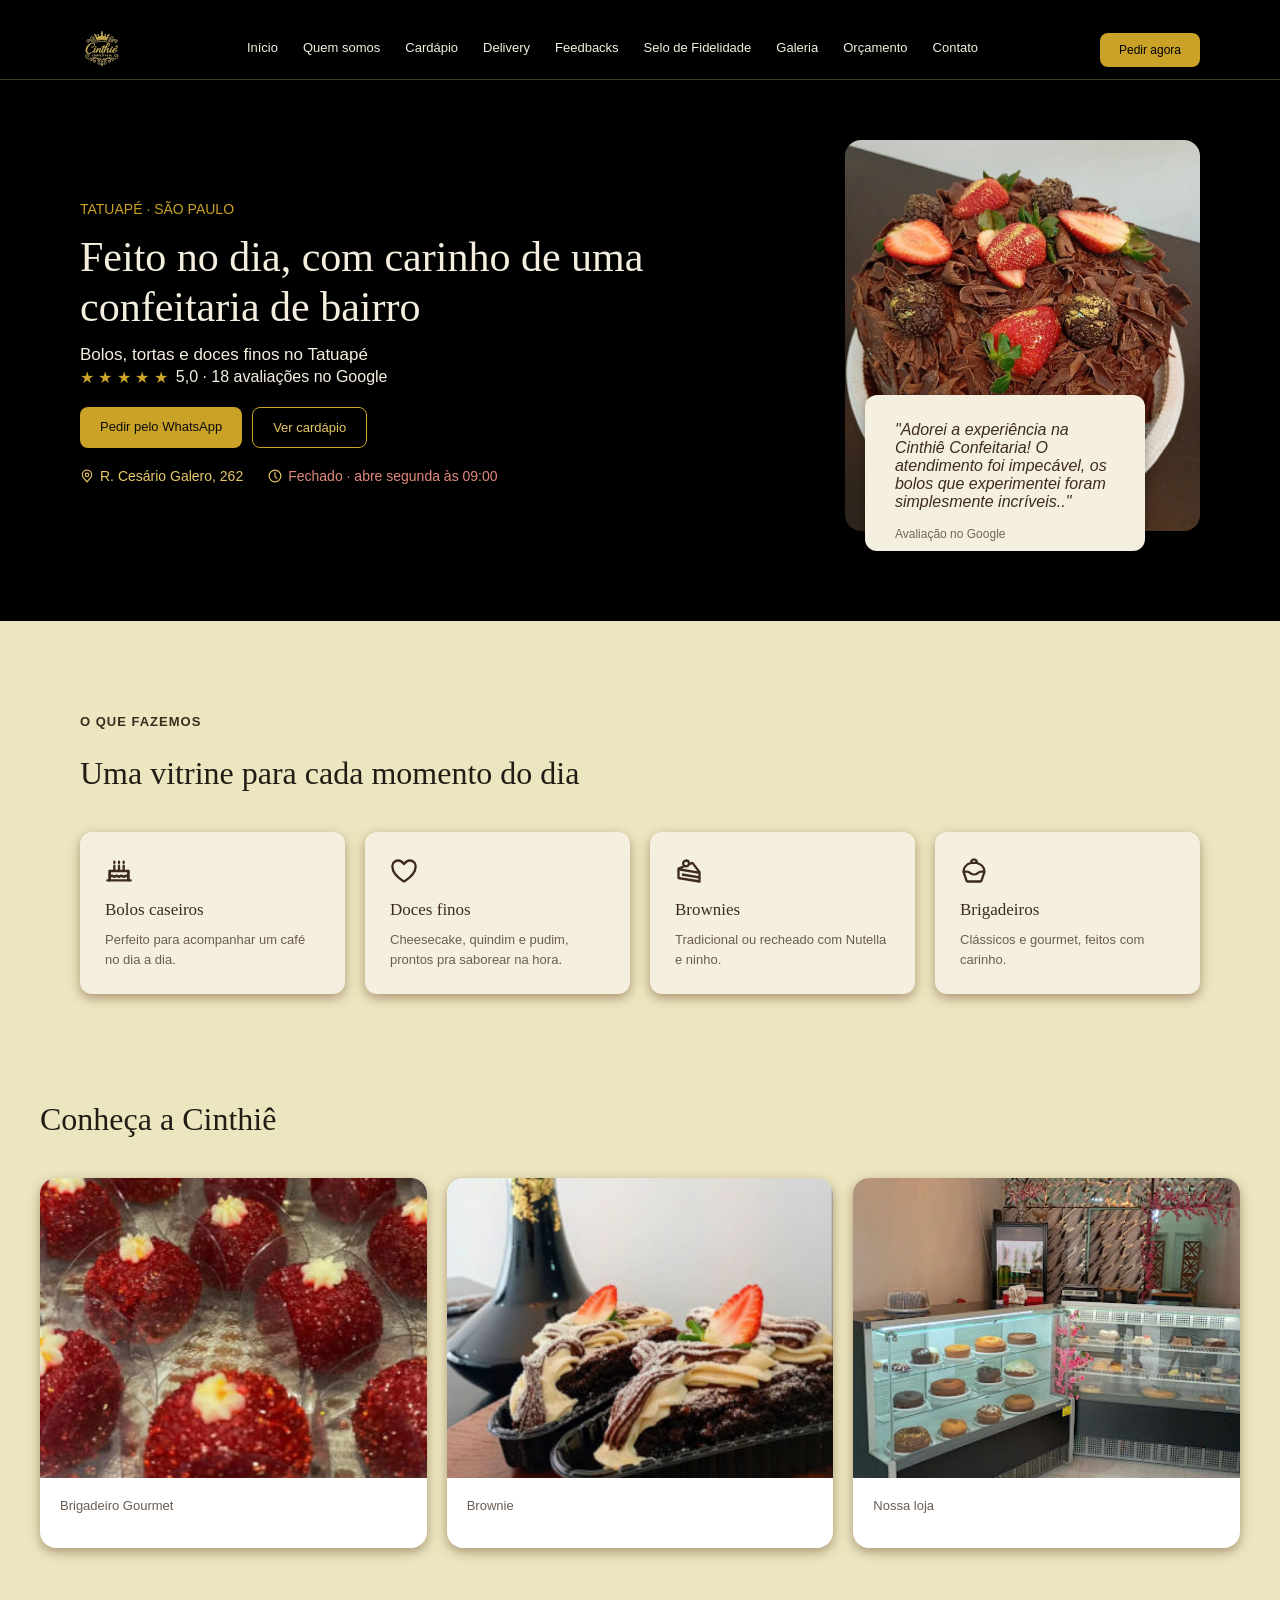
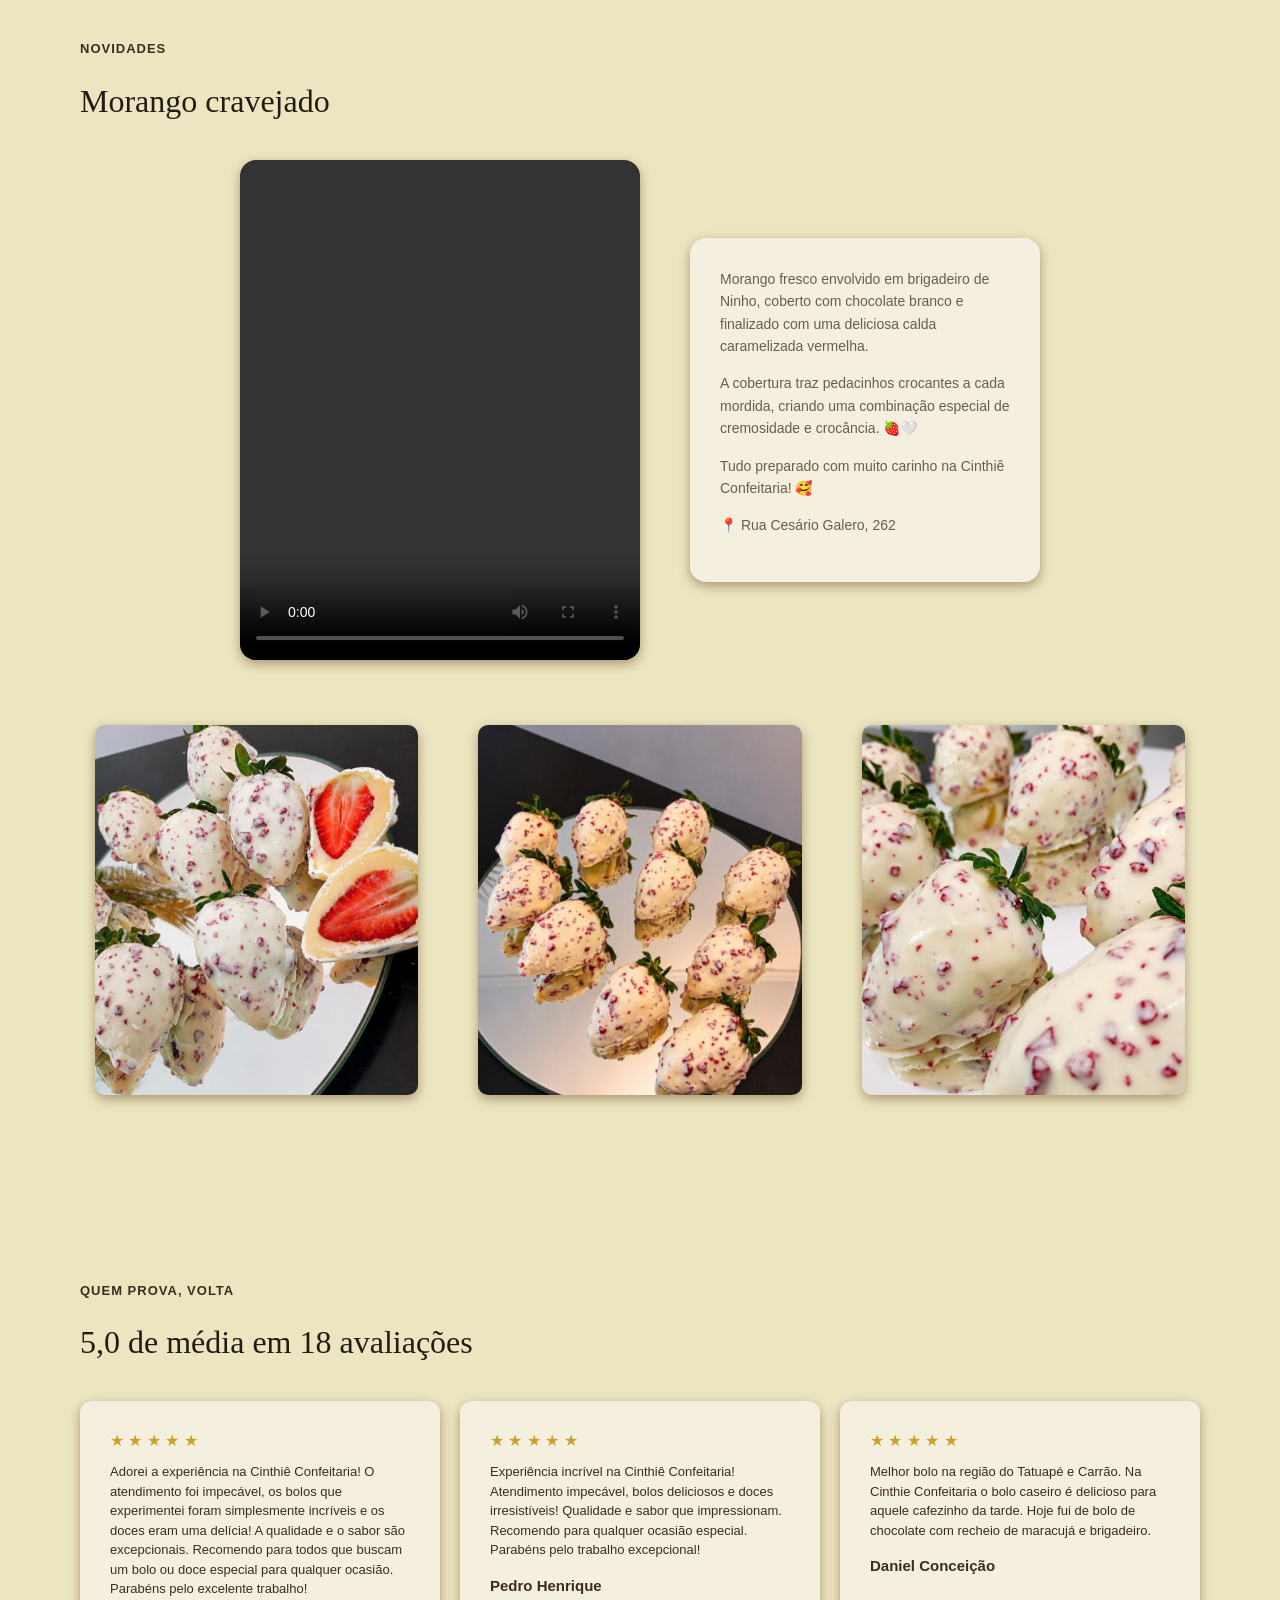
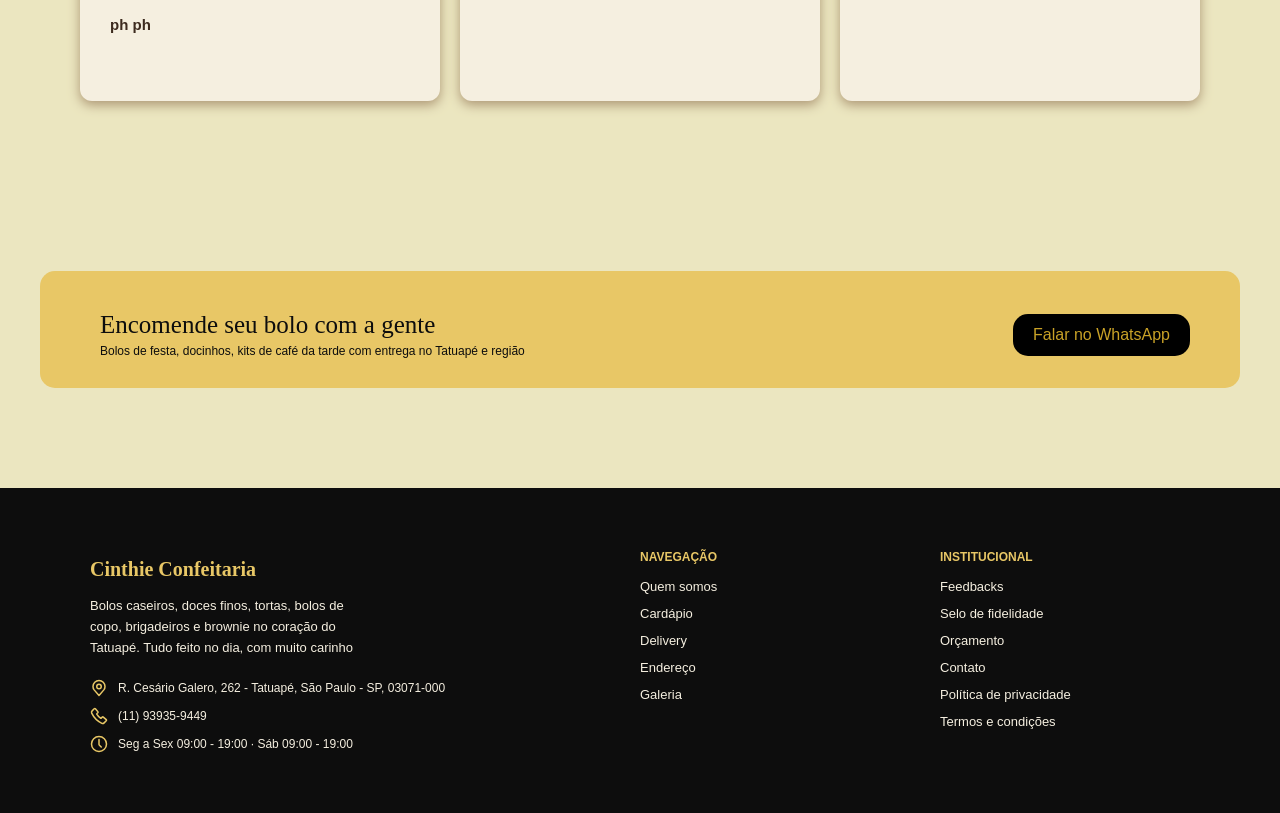
==== commit fbd67c6a: "Atualizações do css" ====
--- a/index.html
+++ b/index.html
@@ -1,10 +1,4 @@
 <!DOCTYPE html>
-<!--Cores da pagina: #0D0D0D (preto)
-                      #C9A227 dourado 
-                      #E8C766 dourado claro
-                      #F5EFE0 creme
-                      #3D2B1F marrom chocolate 
-                      site dos svg: iconify-->
 <html lang="pt-br">
 <head>
   <meta charset="UTF-8">
--- a/css/style.css
+++ b/css/style.css
@@ -1,33 +1,3 @@
-/* =====================================================
-   Cinthiê Confeitaria — style.css
-
-   ÍNDICE
-   1. Variáveis (paleta, tipografia, sombras)
-   2. Base
-   3. Cabeçalho e navegação
-   4. Banner
-   5. Botões
-   6. Componentes compartilhados (cartões, títulos de seção)
-   7. Páginas
-      7.1  Início
-      7.2  Quem somos
-      7.3  Cardápio
-      7.4  Delivery e "Como funciona" (Orçamento)
-      7.5  Fidelidade
-      7.6  Galeria
-      7.7  Feedbacks
-      7.8  Formulários (Contato e Orçamento)
-      7.9  Endereço
-      7.10 Termos e Política
-   8. Rodapé
-   9. Efeitos e elementos criados pelo JavaScript
-   10. Responsivo
-===================================================== */
-
-
-/* =========================
-   1. VARIÁVEIS
-========================= */
 
 :root {
     /* Paleta */
@@ -56,11 +26,11 @@
 
     /* Layout */
     --largura: 1200px;
-}
-
+    --margem-lateral: 40px;
+}
 
 /* =========================
-   2. BASE
+   1. BASE
 ========================= */
 
 * {
@@ -86,9 +56,13 @@
     padding: 0;
 }
 
+a:focus-visible {
+    outline: 3px solid var(--dourado);
+    outline-offset: 3px;
+}
 
 /* =========================
-   3. CABEÇALHO E NAVEGAÇÃO
+   2. CABEÇALHO E NAVEGAÇÃO
 ========================= */
 
 header {
@@ -103,7 +77,7 @@
     justify-content: space-between;
     max-width: var(--largura);
     margin: 0 auto;
-    padding-bottom: 10px;
+    padding: 0 var(--margem-lateral) 10px;
 }
 
 .logo img {
@@ -116,10 +90,14 @@
     gap: 25px;
 }
 
-.menu a {
+.menu a,
+.flutuante-links a {
     color: var(--creme);
     text-decoration: none;
     font-size: 13px;
+}
+
+.menu a {
     padding-bottom: 4px;
     background-image: linear-gradient(var(--dourado), var(--dourado));
     background-repeat: no-repeat;
@@ -129,13 +107,19 @@
 }
 
 .menu a:hover,
+.menu a.ativo,
+.flutuante-links a:hover,
+.flutuante-links a.ativo {
+    color: var(--dourado);
+}
+
+.menu a:hover,
 .menu a.ativo {
-    color: var(--dourado);
     background-size: 100% 2px;
 }
 
-/* Botão do menu em telas pequenas (criado pelo JS) */
-.menu-toggle {
+.menu-toggle,
+.menu-mobile {
     display: none;
     background: none;
     border: 1px solid var(--dourado);
@@ -145,6 +129,13 @@
     line-height: 1;
     padding: 8px 12px;
     cursor: pointer;
+    transition: background-color 0.3s ease, color 0.3s ease;
+}
+
+.menu-toggle:hover,
+.menu-mobile:hover {
+    background-color: var(--dourado);
+    color: var(--preto-suave);
 }
 
 .linha-divisoria {
@@ -152,9 +143,8 @@
     width: 100%;
 }
 
-
 /* =========================
-   4. BANNER
+   3. BANNER
 ========================= */
 
 .banner {
@@ -164,7 +154,7 @@
     gap: 100px;
     max-width: var(--largura);
     margin: 0 auto;
-    padding: 60px 0;
+    padding: 60px var(--margem-lateral);
 }
 
 .coluna-texto {
@@ -215,21 +205,23 @@
     margin-top: 20px;
 }
 
-
 /* =========================
-   5. BOTÕES
+   4. BOTÕES
 ========================= */
 
-/* Base compartilhada pelos botões de link */
 .botao-principal,
 .botao-segundario,
 .avaliar,
 .botao-endereco {
     display: inline-block;
+    text-decoration: none;
+    border-radius: 8px;
+}
+
+.botao-principal,
+.botao-segundario {
     padding: 12px 20px;
-    text-decoration: none;
     font-size: 13px;
-    border-radius: 8px;
 }
 
 .botao-principal {
@@ -242,7 +234,6 @@
     color: var(--dourado-claro);
 }
 
-/* Botões de destaque dentro das páginas */
 .avaliar,
 .botao-endereco {
     padding: 12px 24px;
@@ -262,7 +253,6 @@
     margin-top: 20px;
 }
 
-/* "Pedir agora" no menu */
 .botao-whatsapp {
     display: inline-block;
     width: 100px;
@@ -275,7 +265,6 @@
     border-radius: 8px;
 }
 
-/* "Falar no WhatsApp" da faixa de encomenda */
 .botaoWhatsapp {
     color: var(--dourado);
     background-color: var(--preto);
@@ -286,7 +275,8 @@
     border-radius: 15px;
 }
 
-/* Botões dos formulários (Contato e Orçamento) */
+/* Botões dos formulários */
+
 .formulario-contato button,
 .formulario-orcamento .botao-principal,
 .formulario-orcamento .botao-whatsapp-form {
@@ -322,18 +312,16 @@
     background-color: var(--dourado-fundo);
 }
 
+.formulario-contato button:focus-visible,
 .formulario-orcamento .botao-principal:focus-visible,
 .formulario-orcamento .botao-whatsapp-form:focus-visible {
     outline: 3px solid var(--marrom);
     outline-offset: 3px;
 }
 
-
 /* =========================
-   6. COMPONENTES COMPARTILHADOS
+   5. COMPONENTES COMPARTILHADOS
 ========================= */
-
-/* ---------- Cartões: fundo creme + sombra ---------- */
 
 .categorias,
 .cards,
@@ -356,8 +344,6 @@
     box-shadow: var(--sombra-suave);
 }
 
-/* ---------- Ícone, título e texto dos cartões de categoria/informação ---------- */
-
 .categorias .icone,
 .info .icone {
     display: block;
@@ -383,8 +369,6 @@
     line-height: 1.5;
     margin: 0;
 }
-
-/* ---------- Título de seção: rótulo + título ---------- */
 
 .cardapio .subtitulo,
 .novidade > p,
@@ -406,18 +390,23 @@
     margin-bottom: 40px;
 }
 
+.valores-delivery h2,
+.fidelidade h2,
+.formulario-contato h2,
+.informacoes-contato h2 {
+    font-size: 28px;
+    margin: 0 0 30px;
+}
+
 .legenda {
     color: var(--marrom-medio);
     font-size: 12px;
     margin: 0;
 }
 
-
 /* =========================
-   7. PÁGINAS
+   6. INÍCIO
 ========================= */
-
-/* ---------- 7.1 INÍCIO ---------- */
 
 .info-loja {
     display: flex;
@@ -480,7 +469,7 @@
 .cardapio {
     max-width: var(--largura);
     margin: 0 auto;
-    padding: 80px 40px;
+    padding: 80px var(--margem-lateral);
 }
 
 .grade {
@@ -496,7 +485,7 @@
     border-radius: 12px;
 }
 
-/* Conheça a Cinthiê */
+/* Galeria inicial */
 
 .imagens {
     max-width: var(--largura);
@@ -537,7 +526,7 @@
 .novidade {
     max-width: var(--largura);
     margin: 0 auto;
-    padding: 80px 40px;
+    padding: 80px var(--margem-lateral);
 }
 
 .novidade-conteudo {
@@ -590,7 +579,7 @@
     box-shadow: var(--sombra);
 }
 
-/* Faixa de encomenda */
+/* Encomenda */
 
 .encomenda {
     display: flex;
@@ -622,8 +611,9 @@
     margin: 5px 0 0;
 }
 
-
-/* ---------- 7.2 QUEM SOMOS ---------- */
+/* =========================
+   7. QUEM SOMOS
+========================= */
 
 .sobre {
     display: flex;
@@ -631,7 +621,7 @@
     gap: 60px;
     max-width: var(--largura);
     margin: 80px auto;
-    padding: 0 40px;
+    padding: 0 var(--margem-lateral);
 }
 
 .texto-sobre {
@@ -683,7 +673,7 @@
 .entrevista-audio {
     max-width: 1100px;
     margin: 0 auto;
-    padding: 60px 40px;
+    padding: 60px var(--margem-lateral);
     text-align: center;
 }
 
@@ -730,26 +720,34 @@
     line-height: 1.6;
 }
 
-
-/* ---------- 7.3 CARDÁPIO ---------- */
+/* =========================
+   8. CARDÁPIO
+========================= */
 
 .cardapio-tabela {
-    display: grid;
-    grid-template-columns: 1fr 1fr;
-    gap: 30px;
     max-width: 1100px;
     margin: 60px auto;
     padding: 20px 20px 150px;
 }
 
 .cardapio-tabela h2 {
-    grid-column: 1 / -1;
     font-size: 30px;
     font-weight: bold;
-    margin: 0 0 10px;
+    margin: 0 0 30px;
+    color: var(--marrom);
+}
+
+.conteudo-cardapio {
+    display: grid;
+    grid-template-columns: repeat(2, minmax(0, 1fr));
+    gap: 30px;
+    width: 100%;
+    align-items: stretch;
 }
 
 .card {
+    width: 100%;
+    min-width: 0;
     padding: 35px 40px;
     border-radius: 20px;
 }
@@ -788,12 +786,14 @@
     white-space: nowrap;
 }
 
-/* Busca (criada pelo JS) */
+/* Busca do cardápio */
 
 .busca-cardapio {
     grid-column: 1 / -1;
     display: flex;
     flex-direction: column;
+    width: 100%;
+    margin-bottom: 25px;
 }
 
 .busca-cardapio label {
@@ -811,8 +811,9 @@
     display: none;
 }
 
-
-/* ---------- 7.4 DELIVERY E "COMO FUNCIONA" ---------- */
+/* =========================
+   9. DELIVERY E ORÇAMENTO
+========================= */
 
 .delivery {
     padding-top: 70px;
@@ -833,7 +834,6 @@
     padding: 20px 20px 40px;
 }
 
-/* Orçamento: são 3 passos, não 4 */
 #como-funciona .grade {
     grid-template-columns: repeat(3, 1fr);
 }
@@ -847,14 +847,6 @@
     max-width: 1100px;
     margin: 20px auto 60px;
     padding: 20px 20px 90px;
-}
-
-.valores-delivery h2,
-.fidelidade h2,
-.formulario-contato h2,
-.informacoes-contato h2 {
-    font-size: 28px;
-    margin: 0 0 30px;
 }
 
 .valores-delivery > p {
@@ -906,13 +898,14 @@
     color: var(--marrom-medio);
 }
 
-
-/* ---------- 7.5 FIDELIDADE ---------- */
+/* =========================
+   10. FIDELIDADE
+========================= */
 
 .fidelidade {
     max-width: var(--largura);
     margin: 0 auto;
-    padding: 80px 40px 120px;
+    padding: 80px var(--margem-lateral) 120px;
 }
 
 .cartao-fidelidade {
@@ -996,13 +989,14 @@
     display: none;
 }
 
-
-/* ---------- 7.6 GALERIA ---------- */
+/* =========================
+   11. GALERIA
+========================= */
 
 .galeria-pagina {
     max-width: var(--largura);
     margin: 0 auto;
-    padding: 80px 40px 120px;
+    padding: 80px var(--margem-lateral) 120px;
 }
 
 .galeria-pagina h2 {
@@ -1038,14 +1032,9 @@
     cursor: zoom-in;
 }
 
-/* Ampliação (criada pelo JS) */
-
 .lightbox {
     position: fixed;
-    top: 0;
-    left: 0;
-    right: 0;
-    bottom: 0;
+    inset: 0;
     z-index: 1000;
     display: flex;
     flex-direction: column;
@@ -1091,22 +1080,21 @@
     overflow: hidden;
 }
 
-
-/* ---------- 7.7 FEEDBACKS (também usado no Início) ---------- */
+/* =========================
+   12. FEEDBACKS
+========================= */
 
 .comentarios-google {
     max-width: var(--largura);
     margin: 0 auto;
-    padding: 80px 40px 120px;
-}
-
-/* Início: 3 cartões lado a lado */
+    padding: 80px var(--margem-lateral) 120px;
+}
+
 .grade-google {
     display: flex;
     gap: 20px;
 }
 
-/* Página de feedbacks: grade de 3 colunas */
 .comentarios-pagina {
     display: grid;
     grid-template-columns: repeat(3, 1fr);
@@ -1155,10 +1143,12 @@
     margin-top: 10px;
 }
 
-
-/* ---------- 7.8 FORMULÁRIOS ---------- */
+/* =========================
+   13. FORMULÁRIOS
+========================= */
 
 /* Rótulos */
+
 .formulario-contato label,
 .formulario-orcamento .campo > label,
 .formulario-orcamento .opcoes-grupo legend,
@@ -1172,6 +1162,7 @@
 }
 
 /* Campos */
+
 .formulario-contato input,
 .formulario-contato select,
 .formulario-contato textarea,
@@ -1216,7 +1207,9 @@
     box-shadow: 0 0 0 3px rgba(201, 162, 39, 0.25);
 }
 
-/* Só mostra o erro depois que a pessoa mexeu no campo */
+.formulario-contato input:user-invalid,
+.formulario-contato select:user-invalid,
+.formulario-contato textarea:user-invalid,
 .formulario-orcamento input:user-invalid,
 .formulario-orcamento select:user-invalid,
 .formulario-orcamento textarea:user-invalid {
@@ -1226,26 +1219,40 @@
 
 /* Contato */
 
-.contato-grade {
+.conteudo-contato {
     display: grid;
-    grid-template-columns: 1.4fr 1fr;
+    grid-template-columns: minmax(0, 500px) minmax(0, 380px);
+    justify-content: center;
+    align-items: start;
     gap: 30px;
-    align-items: start;
     width: 100%;
-    max-width: var(--largura);
-    margin: 0 auto;
-    padding: 80px 40px 120px;
+    max-width: 1100px;
+    margin: 60px auto;
+    padding: 0 20px 100px;
 }
 
 .formulario-contato,
 .informacoes-contato {
+    width: 100%;
     min-width: 0;
     padding: 30px;
     border-radius: 20px;
+    background-color: var(--creme);
+    box-shadow: var(--sombra-suave);
+}
+
+.formulario-contato h2,
+.informacoes-contato h2 {
+    font-size: 26px;
+    margin: 0 0 25px;
 }
 
 .formulario-contato .campo {
     margin-bottom: 20px;
+}
+
+.formulario-contato .campo:last-child {
+    margin-bottom: 0;
 }
 
 .item-contato:not(:last-child) {
@@ -1261,7 +1268,7 @@
 
 .item-contato p {
     display: flex;
-    align-items: center;
+    align-items: flex-start;
     gap: 10px;
     margin: 0;
     color: var(--marrom);
@@ -1377,7 +1384,7 @@
     font-weight: bold;
 }
 
-/* Retirada / Delivery (botões de escolha) */
+/* Retirada e delivery */
 
 .formulario-orcamento .opcoes {
     display: flex;
@@ -1447,15 +1454,16 @@
     line-height: 1.5;
 }
 
-
-/* ---------- 7.9 ENDEREÇO ---------- */
+/* =========================
+   14. ENDEREÇO
+========================= */
 
 .pagina-endereco {
     background-color: var(--creme);
 }
 
 .pagina-endereco .banner {
-    padding: 50px 40px;
+    padding: 50px var(--margem-lateral);
     gap: 0;
 }
 
@@ -1536,13 +1544,14 @@
     overflow-wrap: anywhere;
 }
 
-
-/* ---------- 7.10 TERMOS E POLÍTICA ---------- */
+/* =========================
+   15. TERMOS E POLÍTICA
+========================= */
 
 .termo {
     max-width: 1000px;
     margin: 0 auto;
-    padding: 70px 40px 120px;
+    padding: 70px var(--margem-lateral) 120px;
 }
 
 .termo ol {
@@ -1563,15 +1572,15 @@
 }
 
 .termo .texto-termo {
+    max-width: 700px;
     color: var(--marrom-medio);
     font-size: 15px;
     line-height: 1.7;
     margin: 0;
 }
 
-
 /* =========================
-   8. RODAPÉ
+   16. RODAPÉ
 ========================= */
 
 footer {
@@ -1640,12 +1649,11 @@
     color: var(--dourado-claro);
 }
 
-
 /* =========================
-   9. EFEITOS E ELEMENTOS CRIADOS PELO JAVASCRIPT
+   17. EFEITOS E JAVASCRIPT
 ========================= */
 
-/* ---------- Barra de progresso de leitura ---------- */
+/* Barra de progresso */
 
 .barra-progresso {
     position: fixed;
@@ -1657,7 +1665,7 @@
     background-color: var(--dourado);
 }
 
-/* ---------- Barra de navegação flutuante ---------- */
+/* Menu flutuante */
 
 .barra-flutuante {
     position: fixed;
@@ -1669,7 +1677,7 @@
     align-items: center;
     justify-content: space-between;
     gap: 20px;
-    padding: 10px 40px;
+    padding: 10px var(--margem-lateral);
     background-color: var(--preto-suave);
     border-bottom: 1px solid rgba(232, 199, 102, 0.3);
     box-shadow: 0 4px 12px rgba(0, 0, 0, 0.35);
@@ -1694,22 +1702,11 @@
     gap: 22px;
 }
 
-.flutuante-links a {
-    color: var(--creme);
-    text-decoration: none;
-    font-size: 13px;
-}
-
-.flutuante-links a:hover,
-.flutuante-links a.ativo {
-    color: var(--dourado);
-}
-
 .barra-flutuante .botao-whatsapp {
     padding: 8px 14px;
 }
 
-/* ---------- Botão voltar ao topo ---------- */
+/* Voltar ao topo */
 
 .voltar-topo {
     position: fixed;
@@ -1747,7 +1744,7 @@
     outline-offset: 3px;
 }
 
-/* ---------- Transição entre páginas ---------- */
+/* Transição entre páginas */
 
 @keyframes pagina-entrar {
     from {
@@ -1768,7 +1765,7 @@
     transition: opacity 0.25s ease;
 }
 
-/* ---------- Cartões sobem levemente ao passar o mouse ---------- */
+/* Animação dos cartões */
 
 .card,
 .categorias,
@@ -1790,27 +1787,49 @@
     transform: translateY(-4px);
 }
 
-/* ---------- Aparecer ao rolar (precisa ficar DEPOIS dos cartões) ---------- */
-
-.reveal {
+/* Aparecer ao rolar */
+
+.reveal,
+.revelar {
     opacity: 0;
     transform: translateY(24px);
     transition: opacity 0.6s ease, transform 0.6s ease;
 }
 
-.reveal.visivel {
+.reveal.visivel,
+.revelar.visivel {
     opacity: 1;
     transform: translateY(0);
 }
 
+/* Acessibilidade */
+
+@media (prefers-reduced-motion: reduce) {
+    .reveal,
+    .revelar,
+    .voltar-topo,
+    .barra-flutuante,
+    .card,
+    .categorias,
+    .info,
+    .card-info,
+    .comentarios,
+    .item-galeria,
+    .foto-galeria {
+        transition: none;
+    }
+
+    body.pagina-entrando {
+        animation: none;
+    }
+}
 
 /* =========================
-   10. RESPONSIVO
+   18. RESPONSIVIDADE
 ========================= */
 
 @media (max-width: 1000px) {
 
-    /* NOVO: permite quebra de linha nos banners em telas médias/pequenas */
     .texto h1,
     .texto h1 + p {
         white-space: normal;
@@ -1819,7 +1838,8 @@
 
 @media (max-width: 900px) {
 
-    /* Menu responsivo */
+    /* Menu */
+
     header nav {
         flex-wrap: wrap;
         gap: 15px;
@@ -1836,7 +1856,8 @@
         order: 2;
     }
 
-    .menu-toggle {
+    .menu-toggle,
+    .menu-mobile {
         display: block;
         order: 3;
     }
@@ -1866,7 +1887,8 @@
         display: none;
     }
 
-    /* NOVO: banner em coluna */
+    /* Banner */
+
     .banner {
         flex-direction: column;
         align-items: stretch;
@@ -1878,6 +1900,8 @@
         max-width: none;
     }
 
+    /* Delivery */
+
     .delivery .grade {
         grid-template-columns: repeat(2, 1fr);
     }
@@ -1886,10 +1910,13 @@
 @media (max-width: 800px) {
 
     /* Contato */
-    .contato-grade {
+
+    .conteudo-contato {
         grid-template-columns: 1fr;
+        max-width: 600px;
         gap: 24px;
-        padding: 40px 20px 80px;
+        margin: 40px auto;
+        padding: 0 20px 80px;
     }
 
     .formulario-contato,
@@ -1897,13 +1924,8 @@
         padding: 24px;
     }
 
-    .formulario-contato h2,
-    .informacoes-contato h2 {
-        font-size: 24px;
-        margin-bottom: 24px;
-    }
-
     /* Orçamento */
+
     #como-funciona .grade {
         grid-template-columns: 1fr;
         gap: 20px;
@@ -1915,6 +1937,7 @@
     }
 
     /* Endereço */
+
     .pagina-endereco .banner {
         padding: 35px 20px;
     }
@@ -1943,7 +1966,8 @@
         padding: 20px;
     }
 
-    /* NOVO: demais páginas */
+    /* Categorias da página inicial */
+
     .cardapio {
         padding: 50px 20px;
     }
@@ -1956,9 +1980,28 @@
         flex: 1 1 calc(50% - 10px);
     }
 
+    /* Cardápio */
+
+    .cardapio-tabela {
+        padding: 40px 20px 80px;
+    }
+
+    .conteudo-cardapio {
+        grid-template-columns: repeat(2, minmax(0, 1fr));
+        gap: 20px;
+    }
+
+    .card {
+        padding: 25px 20px;
+    }
+
+    /* Galeria */
+
     .galeria {
         flex-direction: column;
     }
+
+    /* Novidades */
 
     .novidade {
         padding: 50px 20px;
@@ -1988,6 +2031,8 @@
         height: 300px;
     }
 
+    /* Encomenda */
+
     .encomenda {
         flex-direction: column;
         align-items: flex-start;
@@ -2001,6 +2046,8 @@
     .botaoWhatsapp {
         margin: 10px 20px 20px;
     }
+
+    /* Quem somos */
 
     .sobre {
         flex-direction: column;
@@ -2019,15 +2066,14 @@
         padding: 40px 20px;
     }
 
-    .cardapio-tabela {
-        grid-template-columns: 1fr;
-        padding-bottom: 80px;
-    }
+    /* Fidelidade */
 
     .fidelidade {
         padding: 50px 20px 80px;
     }
 
+    /* Feedbacks */
+
     .comentarios-google {
         padding: 50px 20px 80px;
     }
@@ -2040,6 +2086,8 @@
         grid-template-columns: 1fr;
     }
 
+    /* Galeria */
+
     .galeria-pagina {
         padding: 50px 20px 80px;
     }
@@ -2047,6 +2095,8 @@
     .grade-galeria {
         grid-template-columns: repeat(2, 1fr);
     }
+
+    /* Tabela de valores */
 
     .valores li,
     .valores li.cabecalho {
@@ -2054,9 +2104,13 @@
         padding-right: 20px;
     }
 
+    /* Política */
+
     .termo {
         padding: 40px 20px 80px;
     }
+
+    /* Rodapé */
 
     footer {
         padding: 40px 20px;
@@ -2066,11 +2120,31 @@
         grid-template-columns: 1fr;
         gap: 30px;
     }
+
+    .voltar-topo {
+        right: 16px;
+        bottom: 16px;
+    }
 }
 
 @media (max-width: 600px) {
 
+    /* Cardápio */
+
+    .conteudo-cardapio {
+        grid-template-columns: 1fr;
+    }
+
+    .cardapio-tabela {
+        padding: 30px 15px 60px;
+    }
+
+    .card {
+        padding: 25px 20px;
+    }
+
     /* Orçamento */
+
     .formulario-orcamento .linha {
         grid-template-columns: 1fr;
     }
@@ -2084,7 +2158,8 @@
         width: 100%;
     }
 
-    /* NOVO */
+    /* Banner */
+
     .texto h1 {
         font-size: 32px;
     }
@@ -2094,10 +2169,14 @@
         gap: 10px 25px;
     }
 
+    /* Delivery */
+
     .delivery .grade {
         grid-template-columns: 1fr;
     }
 
+    /* Fidelidade */
+
     .fidelidade .grade {
         gap: 12px;
     }
@@ -2121,7 +2200,6 @@
         grid-template-columns: 1fr;
     }
 
-    /* NOVO */
     .cardapio .categorias {
         flex-basis: 100%;
     }
@@ -2129,16 +2207,32 @@
     .grade-galeria {
         grid-template-columns: 1fr;
     }
+
+    .card li {
+        gap: 8px;
+    }
+
+    .card .preco {
+        margin-left: 8px;
+    }
 }
 
 @media (max-width: 400px) {
 
-    .contato-grade {
-        padding: 30px 14px 60px;
+    /* Contato */
+
+    .conteudo-contato {
+        padding: 0 14px 60px;
     }
 
     .formulario-contato,
     .informacoes-contato {
         padding: 18px;
     }
-}
+
+    /* Outros formulários */
+
+    #formulario .cartao-fidelidade {
+        padding: 20px 14px;
+    }
+}
